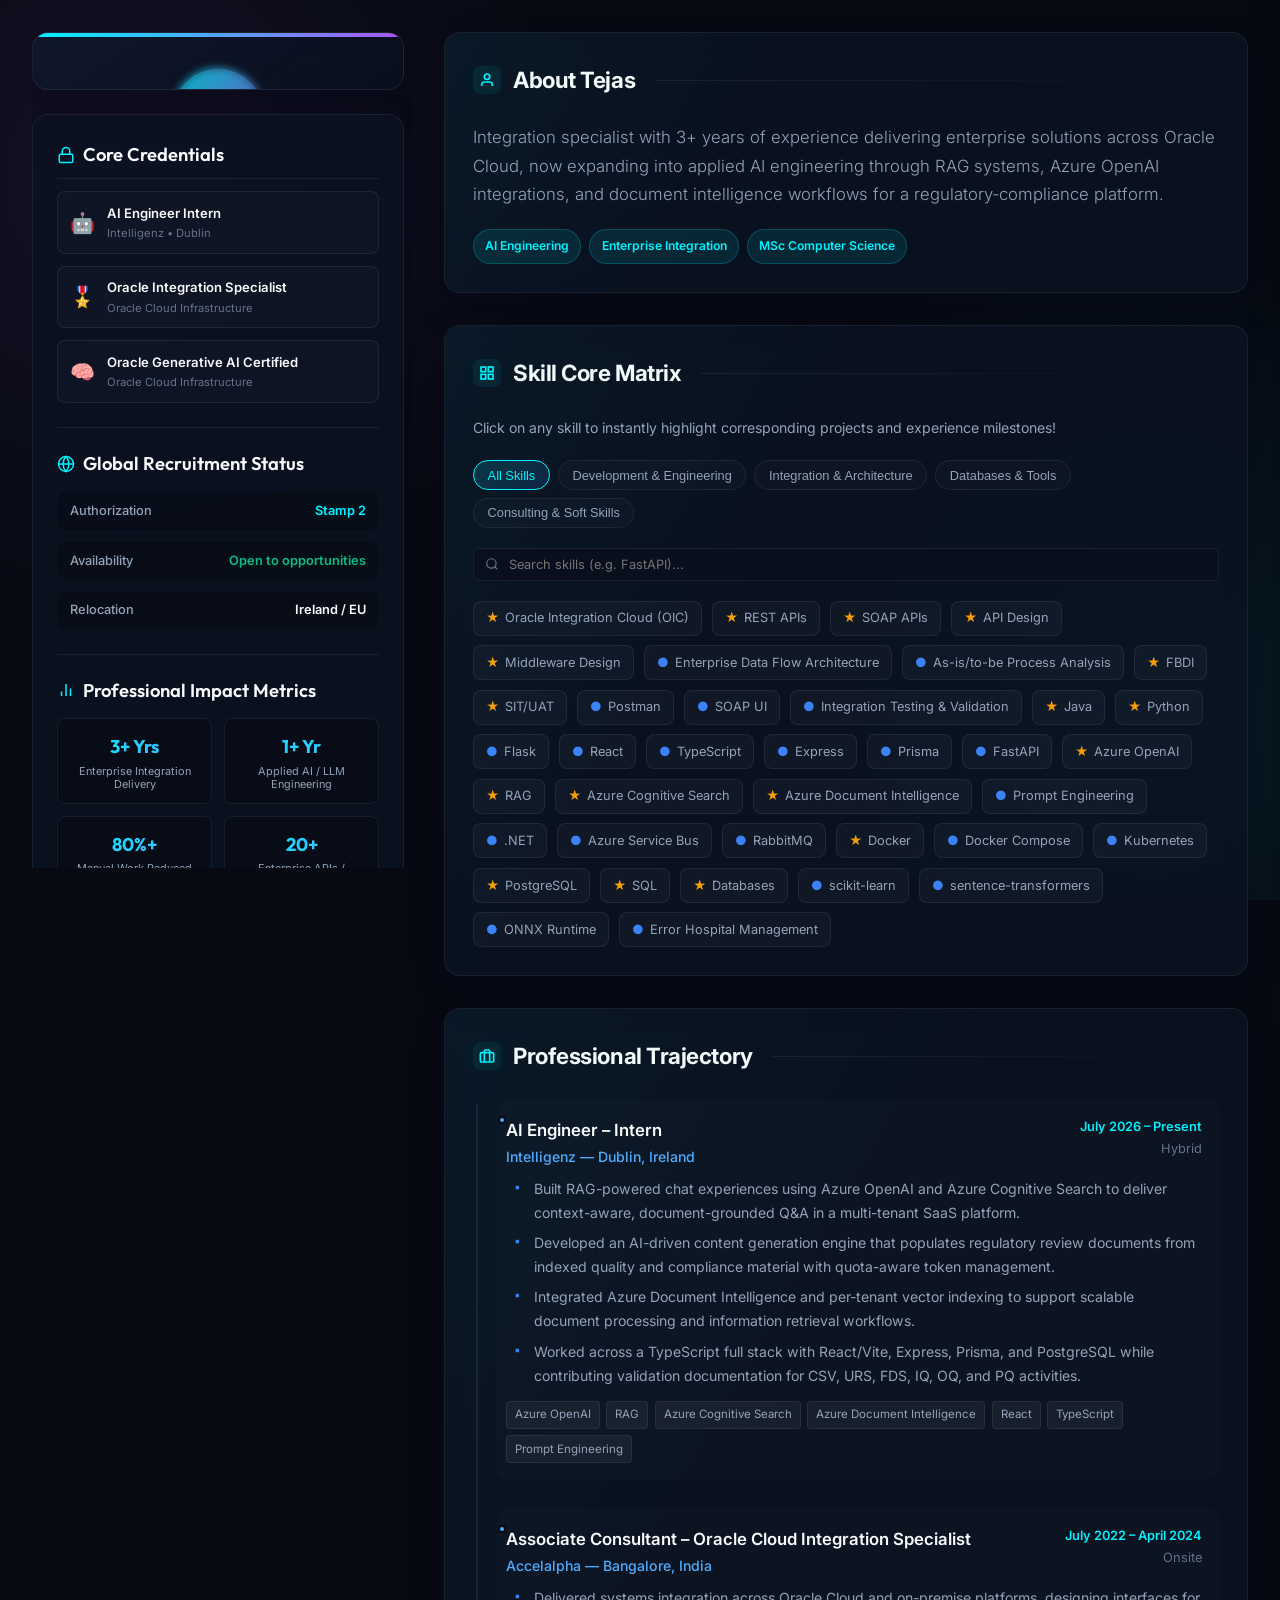
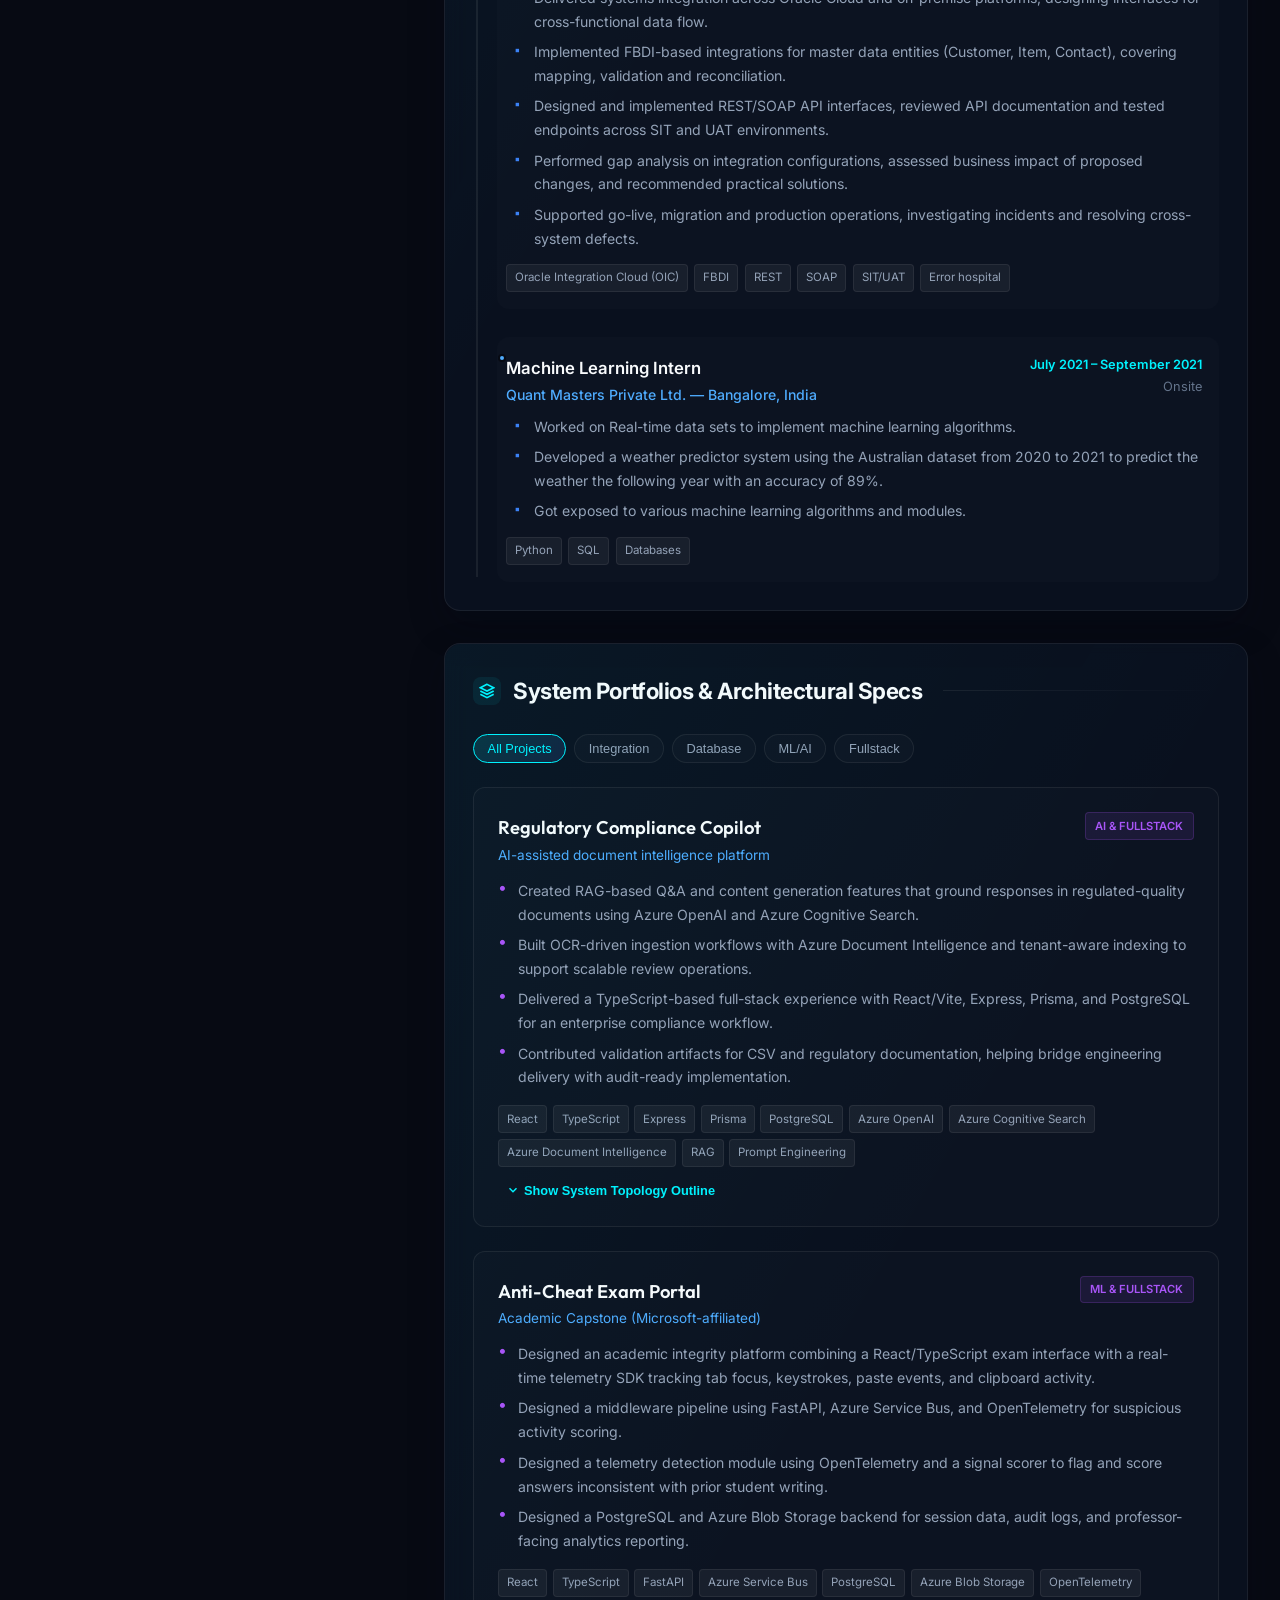
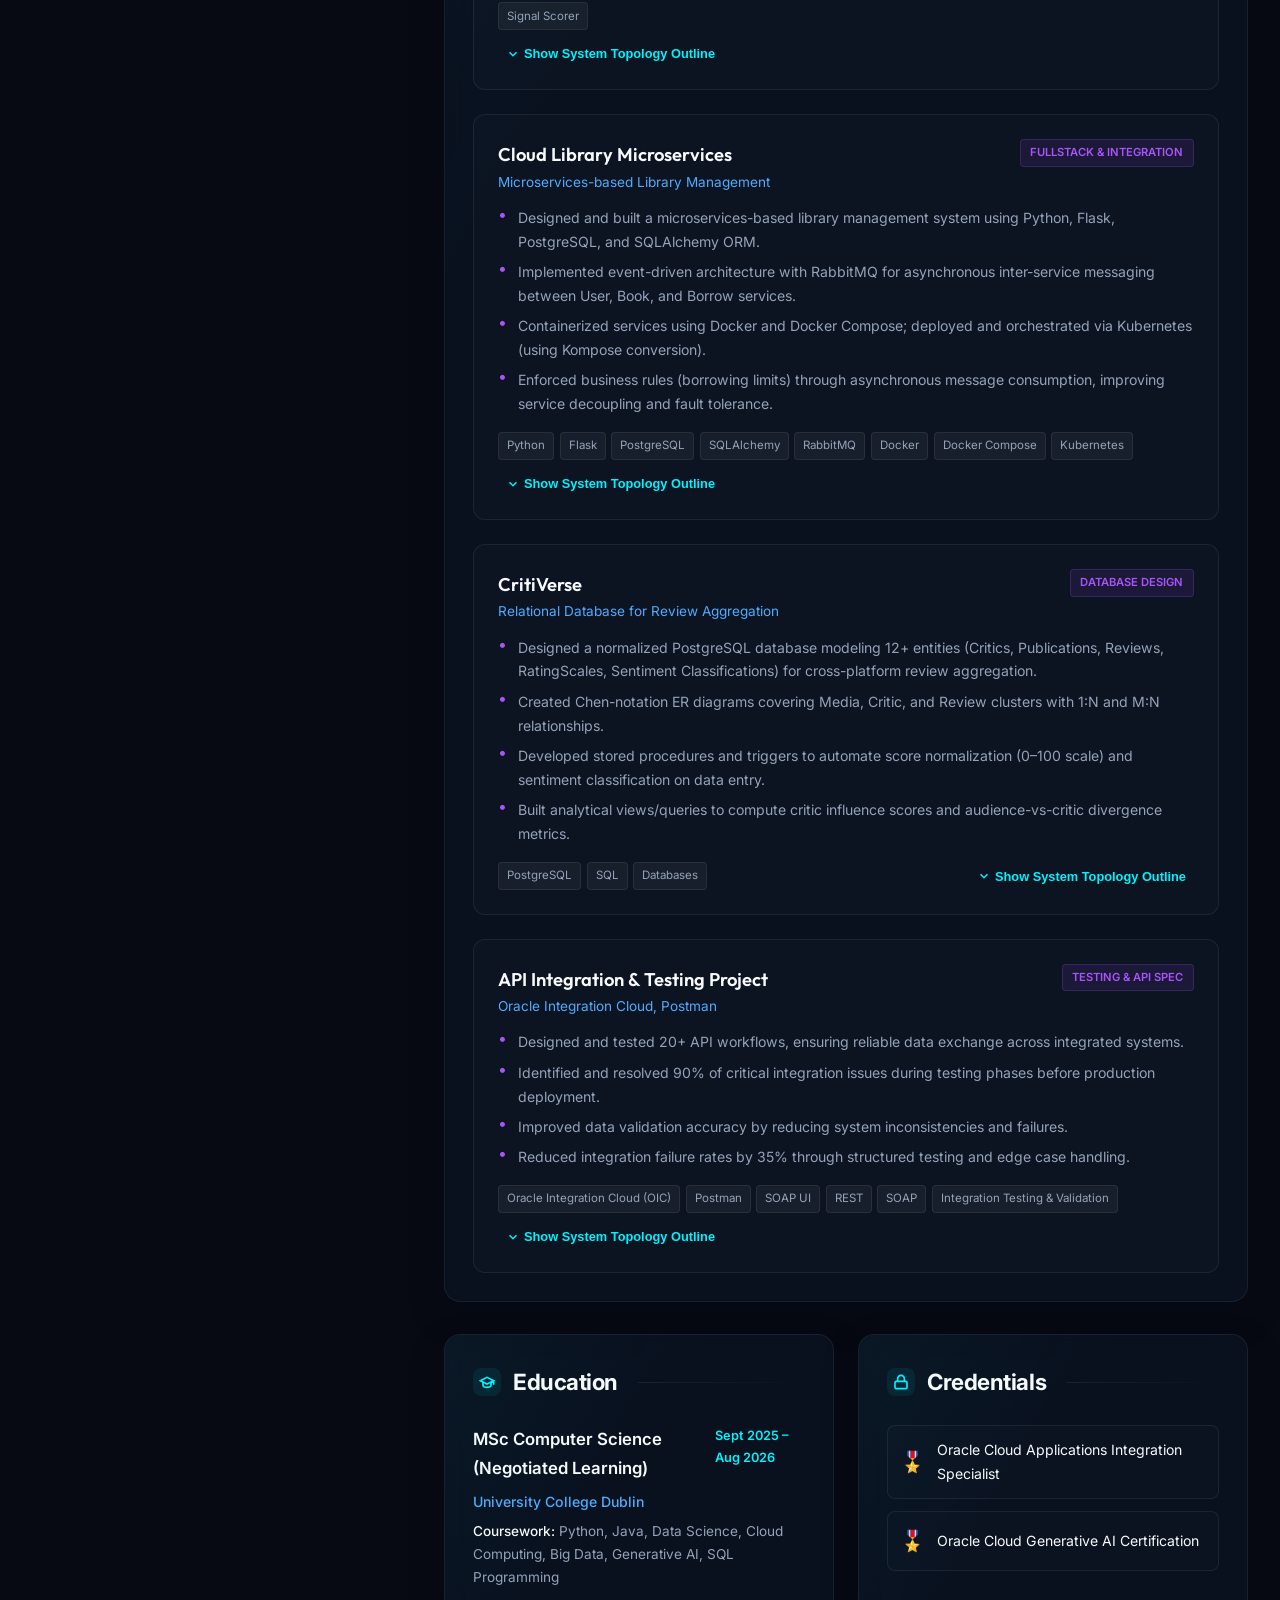
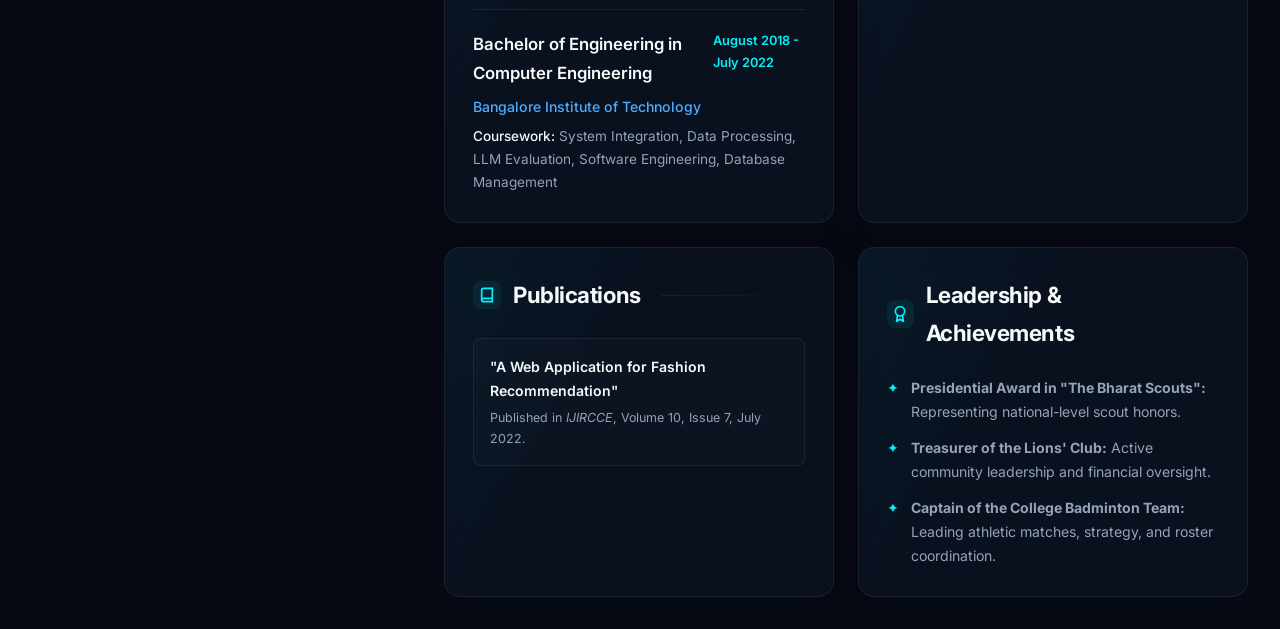
==== index.html @ 9b7291db "Portfolio commit" ====
<!DOCTYPE html>
<html lang="en">
<head>
    <meta charset="UTF-8">
    <meta name="viewport" content="width=device-width, initial-scale=1.0">
    <title>Tejas Pantharapalya Venkatesh | AI Engineer & Integration Specialist</title>
    <meta name="description" content="Portfolio of Tejas Pantharapalya Venkatesh, AI Engineer and Integration Specialist pursuing an MSc in Computer Science at University College Dublin.">
    <link rel="stylesheet" href="styles.css">
</head>
<body>

    <!-- Printable Resume Header (Hidden on Screen, Shown in Print) -->
    <div class="print-header">
        <h1 id="print-name">Tejas Pantharapalya Venkatesh</h1>
        <h2 id="print-title">AI Engineer • Integration Specialist • MSc Computer Science Candidate</h2>
        <div class="print-contacts">
            <span id="print-email">Email: tejasvenkatesh1107@gmail.com</span>
            <span id="print-phone">Phone: +353 894693056</span>
            <span id="print-location">Location: Dublin, Ireland</span>
            <span>LinkedIn: linkedin.com/in/tejas-venkatesh</span>
        </div>
    </div>

    <!-- Printable Skills Section (Hidden on Screen, Shown in Print) -->
    <div class="print-skills-section">
        <h2 class="section-title">Core Skills</h2>
        <div class="print-skills-category">
            <strong>Integration & Architecture:</strong> Oracle Integration Cloud (OIC), REST APIs, SOAP APIs, API Design, Middleware Design, FBDI, SIT/UAT, Postman, SOAP UI
        </div>
        <div class="print-skills-category">
            <strong>AI & Engineering:</strong> Azure OpenAI, RAG, Azure Cognitive Search, Azure Document Intelligence, TypeScript, React, Express, Prisma, Python, Java, Docker
        </div>
        <div class="print-skills-category">
            <strong>Data & Platforms:</strong> PostgreSQL, SQL, Oracle SQL, MongoDB, Azure Blob Storage, Azure Container Apps, Big Data Concepts
        </div>
        <div class="print-skills-category">
            <strong>Consulting & Delivery:</strong> As-is/to-be Process Analysis, Gap Analysis, Technical Documentation, Stakeholder Engagement, Production Support
        </div>
    </div>

    <div class="app-container">
        <!-- Sidebar Column (Left) -->
        <aside class="sidebar">
            
            <!-- Profile Card -->
            <div class="glass-panel profile-card">
                <div class="profile-avatar-container" id="btn-open-customizer" title="Customize Resume">
                    <div class="profile-avatar">TV</div>
                    <div class="profile-avatar-overlay">
                        <svg viewBox="0 0 24 24" width="18" height="18" stroke="currentColor" stroke-width="2.5" fill="none"><path d="M11 4H4a2 2 0 0 0-2 2v14a2 2 0 0 0 2 2h14a2 2 0 0 0 2-2v-7"/><path d="M18.5 2.5a2.121 2.121 0 1 1 3 3L12 15l-4 1 1-4 9.5-9.5z"/></svg>
                    </div>
                </div>
                <div class="status-badge">
                    <div class="status-dot"></div>
                    <span>Available for Opportunities</span>
                </div>
                <h1 class="profile-name" id="resume-name">Tejas Pantharapalya Venkatesh</h1>
                <div class="profile-title" id="resume-title">AI Engineer • Integration Specialist • MSc CS Candidate</div>
                
                <div class="profile-meta">
                    <div class="meta-item">
                        <svg viewBox="0 0 24 24" width="16" height="16" stroke="currentColor" stroke-width="2" fill="none"><path d="M4 4h16c1.1 0 2 .9 2 2v12c0 1.1-.9 2-2 2H4c-1.1 0-2-.9-2-2V6c0-1.1.9-2 2-2z"/><polyline points="22,6 12,13 2,6"/></svg>
                        <span id="resume-email">tejasvenkatesh1107@gmail.com</span>
                    </div>
                    <div class="meta-item">
                        <svg viewBox="0 0 24 24" width="16" height="16" stroke="currentColor" stroke-width="2" fill="none"><path d="M22 16.92v3a2 2 0 0 1-2.18 2 19.79 19.79 0 0 1-8.63-3.07 19.5 19.5 0 0 1-6-6 19.79 19.79 0 0 1-3.07-8.67A2 2 0 0 1 4.11 2h3a2 2 0 0 1 2 1.72 12.84 12.84 0 0 0 .7 2.81 2 2 0 0 1-.45 2.11L8.09 9.91a16 16 0 0 0 6 6l1.27-1.27a2 2 0 0 1 2.11-.45 12.84 12.84 0 0 0 2.81.7A2 2 0 0 1 22 16.92z"/></svg>
                        <span id="resume-phone">+353 894693056</span>
                    </div>
                    <div class="meta-item">
                        <svg viewBox="0 0 24 24" width="16" height="16" stroke="currentColor" stroke-width="2" fill="none"><path d="M21 10c0 7-9 13-9 13s-9-6-9-13a9 9 0 0 1 18 0z"/><circle cx="12" cy="10" r="3"/></svg>
                        <span id="resume-location">Dublin, Ireland</span>
                    </div>
                    <div class="meta-item">
                        <svg viewBox="0 0 24 24" width="16" height="16" stroke="currentColor" stroke-width="2" fill="none"><circle cx="12" cy="12" r="10"/><polyline points="12 6 12 12 16 14"/></svg>
                        <span>Dublin Local (+1 BST)</span>
                    </div>
                </div>

                <div class="action-buttons">
                    <button class="btn btn-primary" id="btn-print">
                        <svg viewBox="0 0 24 24" width="14" height="14" stroke="currentColor" stroke-width="2.5" fill="none"><path d="M6 9V2h12v7"/><path d="M6 18H4a2 2 0 0 1-2-2v-5a2 2 0 0 1 2-2h16a2 2 0 0 1 2 2v5a2 2 0 0 1-2 2h-2"/><rect x="6" y="14" width="12" height="8"/></svg>
                        Open Resume PDF
                    </button>
                    <a href="https://www.linkedin.com/in/tejas-pv-657aa9201/" target="_blank" class="btn btn-secondary">
                        <svg viewBox="0 0 24 24" width="14" height="14" fill="currentColor"><path d="M19 0h-14c-2.761 0-5 2.239-5 5v14c0 2.761 2.239 5 5 5h14c2.762 0 5-2.239 5-5v-14c0-2.761-2.238-5-5-5zm-11 19h-3v-11h3v11zm-1.5-12.268c-.966 0-1.75-.779-1.75-1.75s.784-1.75 1.75-1.75 1.75.779 1.75 1.75-.784 1.75-1.75 1.75zm13.5 12.268h-3v-5.604c0-3.368-4-3.113-4 0v5.604h-3v-11h3v1.765c1.396-2.586 7-2.777 7 2.476v6.759z"/></svg>
                        LinkedIn
                    </a>
                </div>
            </div>

            <!-- Combined Sidebar Dashboard (Impact Metrics, Visa/Work Status, & Credentials Spotlight) -->
            <div class="glass-panel sidebar-dashboard">
                <!-- Credentials Spotlight -->
                <div class="dashboard-section">
                    <h3 class="widget-title" style="margin-bottom: 0.75rem;">
                        <svg viewBox="0 0 24 24" width="18" height="18" stroke="currentColor" stroke-width="2" fill="none"><rect x="3" y="11" width="18" height="11" rx="2" ry="2"/><path d="M7 11V7a5 5 0 0 1 10 0v4"/></svg>
                        Core Credentials
                    </h3>
                    <div class="credential-sidebar-list">
                        <div class="credential-sidebar-item">
                            <span class="cred-icon">🤖</span>
                            <div class="cred-details">
                                <div class="cred-name">AI Engineer Intern</div>
                                <div class="cred-issuer">Intelligenz • Dublin</div>
                            </div>
                        </div>
                        <div class="credential-sidebar-item">
                            <span class="cred-icon">🎖️</span>
                            <div class="cred-details">
                                <div class="cred-name">Oracle Integration Specialist</div>
                                <div class="cred-issuer">Oracle Cloud Infrastructure</div>
                            </div>
                        </div>
                        <div class="credential-sidebar-item">
                            <span class="cred-icon">🧠</span>
                            <div class="cred-details">
                                <div class="cred-name">Oracle Generative AI Certified</div>
                                <div class="cred-issuer">Oracle Cloud Infrastructure</div>
                            </div>
                        </div>
                    </div>
                </div>

                <!-- Visa / Work Authorization & Availability -->
                <div class="dashboard-section" style="margin-top: 1.5rem; border-top: 1px solid var(--border-color); padding-top: 1.25rem;">
                    <h3 class="widget-title" style="border-bottom: none; padding-bottom: 0; margin-bottom: 0.75rem;">
                        <svg viewBox="0 0 24 24" width="18" height="18" stroke="currentColor" stroke-width="2" fill="none"><circle cx="12" cy="12" r="10"/><path d="M12 2a15.3 15.3 0 0 1 4 10 15.3 15.3 0 0 1-4 10 15.3 15.3 0 0 1-4-10 15.3 15.3 0 0 1 4-10z"/><path d="M2 12h20"/></svg>
                        Global Recruitment Status
                    </h3>
                    <div class="status-grid">
                        <div class="status-cell">
                            <span class="status-label">Authorization</span>
                            <span class="status-value highlight-cyan">Stamp 2</span>
                        </div>
                        <div class="status-cell">
                            <span class="status-label">Availability</span>
                            <span class="status-value highlight-emerald">Open to opportunities</span>
                        </div>
                        <div class="status-cell">
                            <span class="status-label">Relocation</span>
                            <span class="status-value">Ireland / EU</span>
                        </div>
                    </div>
                </div>

                <!-- Impact Metrics Dashboard -->
                <div class="dashboard-section" style="margin-top: 1.5rem; border-top: 1px solid var(--border-color); padding-top: 1.25rem;">
                    <h3 class="widget-title" style="border-bottom: none; padding-bottom: 0; margin-bottom: 0.75rem;">
                        <svg viewBox="0 0 24 24" width="18" height="18" stroke="currentColor" stroke-width="2" fill="none"><line x1="18" y1="20" x2="18" y2="10"/><line x1="12" y1="20" x2="12" y2="4"/><line x1="6" y1="20" x2="6" y2="14"/></svg>
                        Professional Impact Metrics
                    </h3>
                    <div class="metrics-grid">
                        <div class="metric-card">
                            <div class="metric-num">3+ Yrs</div>
                            <div class="metric-desc">Enterprise Integration Delivery</div>
                        </div>
                        <div class="metric-card">
                            <div class="metric-num">1+ Yr</div>
                            <div class="metric-desc">Applied AI / LLM Engineering</div>
                        </div>
                        <div class="metric-card">
                            <div class="metric-num">80%+</div>
                            <div class="metric-desc">Manual Work Reduced</div>
                        </div>
                        <div class="metric-card">
                            <div class="metric-num">20+</div>
                            <div class="metric-desc">Enterprise APIs / Integrations</div>
                        </div>
                    </div>
                </div>
            </div>

            <!-- Recruiter Fit Calculator -->
            <div class="glass-panel">
                <h3 class="widget-title">
                    <svg viewBox="0 0 24 24" width="18" height="18" stroke="currentColor" stroke-width="2" fill="none"><rect x="3" y="11" width="18" height="11" rx="2" ry="2"/><path d="M7 11V7a5 5 0 0 1 10 0v4"/></svg>
                    Recruiter Fit Calculator
                </h3>
                <div class="calculator-presets">
                    <button class="preset-chip active" data-role="integration">Integration Presets</button>
                    <button class="preset-chip" data-role="fullstack">Fullstack Presets</button>
                    <button class="preset-chip" data-role="data">Data / ML Presets</button>
                    <button class="preset-chip" data-role="custom">Custom Presets</button>
                </div>
                <div class="score-display-wrapper">
                    <div class="gauge-container">
                        <svg class="gauge-svg" width="60" height="60">
                            <circle class="gauge-bg" cx="30" cy="30" r="26"></circle>
                            <circle class="gauge-bar" id="calc-gauge" cx="30" cy="30" r="26" stroke-dasharray="163.36" stroke-dashoffset="163.36"></circle>
                        </svg>
                        <div class="gauge-text" id="calc-score">0%</div>
                    </div>
                    <div class="score-text-block">
                        <div class="score-rating" id="calc-rating">Potential Match</div>
                        <div class="score-desc" id="calc-desc">Select tech stacks to view alignment score.</div>
                    </div>
                </div>
                
                <div class="target-skills-list" id="calc-skills-container">
                    <!-- Loaded dynamically via JS -->
                </div>

                <div class="fast-outreach-form">
                    <div class="input-group">
                        <label class="input-label" for="outreach-company">Company Name</label>
                        <input type="text" id="outreach-company" class="text-input" placeholder="Google, Accelalpha...">
                    </div>
                    <div class="input-group">
                        <label class="input-label" for="outreach-recruiter">Your Name</label>
                        <input type="text" id="outreach-recruiter" class="text-input" placeholder="Recruiter Name...">
                    </div>
                    <div class="input-group" style="margin-top: 0.5rem;">
                        <label class="input-label">Tailored Pitch Preview</label>
                        <div class="pitch-email-preview" id="pitch-preview">Hi Tejas...</div>
                    </div>
                    <button class="btn btn-primary" id="btn-copy-pitch" style="width: 100%; margin-top: 0.75rem;">
                        <svg viewBox="0 0 24 24" width="14" height="14" stroke="currentColor" stroke-width="2.5" fill="none"><rect x="9" y="9" width="13" height="13" rx="2" ry="2"/><path d="M5 15H4a2 2 0 0 1-2-2V4a2 2 0 0 1 2-2h9a2 2 0 0 1 2 2v1"/></svg>
                        Copy Tailored Pitch
                    </button>
                </div>
            </div>

            <!-- Recruiter Speed Dial -->
            <div class="glass-panel">
                <h3 class="widget-title">
                    <svg viewBox="0 0 24 24" width="18" height="18" stroke="currentColor" stroke-width="2" fill="none"><path d="M22 16.92v3a2 2 0 0 1-2.18 2 19.79 19.79 0 0 1-8.63-3.07 19.5 19.5 0 0 1-6-6 19.79 19.79 0 0 1-3.07-8.67A2 2 0 0 1 4.11 2h3a2 2 0 0 1 2 1.72 12.84 12.84 0 0 0 .7 2.81 2 2 0 0 1-.45 2.11L8.09 9.91a16 16 0 0 0 6 6l1.27-1.27a2 2 0 0 1 2.11-.45 12.84 12.84 0 0 0 2.81.7A2 2 0 0 1 22 16.92z"/></svg>
                    Recruiter Speed Dial
                </h3>
                <form class="speed-dial-form" id="speed-dial-form">
                    <div class="input-group">
                        <label class="input-label" for="dial-date">Suggested Date / Week</label>
                        <input type="text" id="dial-date" class="text-input" placeholder="e.g. Next Tuesday 2 PM...">
                    </div>
                    <div class="input-group">
                        <label class="input-label" for="dial-category">Interview Focus</label>
                        <select id="dial-category" class="text-input" style="background: var(--bg-input);">
                            <option value="Integration Specialist">Integration Specialist</option>
                            <option value="Fullstack / Backend Developer">Fullstack / Backend Developer</option>
                            <option value="Data / ML Engineer">Data / ML Engineer</option>
                            <option value="General Technical Interview">General Technical Interview</option>
                        </select>
                    </div>
                    <div class="input-group">
                        <label class="input-label" for="dial-proposal">Proposal Details / Custom Notes</label>
                        <textarea id="dial-proposal" class="text-input textarea-input" placeholder="e.g. 30 min chat regarding Oracle Integration specialist role..."></textarea>
                    </div>
                    <button class="btn btn-primary" id="btn-speed-dial">
                        <svg viewBox="0 0 24 24" width="14" height="14" stroke="currentColor" stroke-width="2.5" fill="none"><path d="M22 2L11 13M22 2l-7 20-4-9-9-4 20-7z"/></svg>
                        Send Proposal / Open Email
                    </button>
                </form>
            </div>

        </aside>





        <!-- Main Content Column (Right) -->
        <main class="main-content">
            
            <!-- Bio Section -->
            <section class="glass-panel section-card">
                <div class="section-title">
                    <div class="section-icon">
                        <svg viewBox="0 0 24 24" width="16" height="16" stroke="currentColor" stroke-width="2.5" fill="none"><path d="M20 21v-2a4 4 0 0 0-4-4H8a4 4 0 0 0-4 4v2"/><circle cx="12" cy="7" r="4"/></svg>
                    </div>
                    About Tejas
                </div>
                <p class="bio-paragraph" id="resume-bio">
                    Integration specialist with 3+ years of experience delivering enterprise solutions across Oracle Cloud, now expanding into applied AI engineering through RAG systems, Azure OpenAI integrations, and document intelligence workflows for a regulatory-compliance platform. I combine enterprise architecture depth with hands-on experience building full-stack AI features and validation-ready software.
                </p>
                <div class="highlight-pills">
                    <span class="highlight-pill">AI Engineering</span>
                    <span class="highlight-pill">Enterprise Integration</span>
                    <span class="highlight-pill">MSc Computer Science</span>
                </div>
            </section>

            <!-- Skill Core Matrix Section -->
            <section class="glass-panel section-card skills-section-container">
                <div class="section-title">
                    <div class="section-icon">
                        <svg viewBox="0 0 24 24" width="16" height="16" stroke="currentColor" stroke-width="2.5" fill="none"><rect x="3" y="3" width="7" height="7"/><rect x="14" y="3" width="7" height="7"/><rect x="14" y="14" width="7" height="7"/><rect x="3" y="14" width="7" height="7"/></svg>
                    </div>
                    Skill Core Matrix
                </div>
                <p style="font-size: 0.88rem; color: var(--text-secondary); margin-bottom: 1.25rem;">
                    Click on any skill to instantly highlight corresponding projects and experience milestones!
                </p>
                
                <div class="matrix-filters">
                    <button class="matrix-filter-btn active" data-filter="all">All Skills</button>
                    <button class="matrix-filter-btn" data-filter="dev">Development & Engineering</button>
                    <button class="matrix-filter-btn" data-filter="integration">Integration & Architecture</button>
                    <button class="matrix-filter-btn" data-filter="database">Databases & Tools</button>
                    <button class="matrix-filter-btn" data-filter="consulting">Consulting & Soft Skills</button>
                </div>

                <div class="skill-search-wrapper">
                    <svg class="skill-search-icon" viewBox="0 0 24 24" width="14" height="14" stroke="currentColor" stroke-width="2" fill="none"><circle cx="11" cy="11" r="8"/><line x1="21" y1="21" x2="16.65" y2="16.65"/></svg>
                    <input type="text" id="skill-search" class="text-input skill-search-input" placeholder="Search skills (e.g. FastAPI)...">
                </div>

                <div class="skills-grid" id="skills-matrix-grid">
                    <!-- Loaded dynamically via JS -->
                </div>
            </section>

            <!-- Experience Timeline Section -->
            <section class="glass-panel section-card">
                <div class="section-title">
                    <div class="section-icon">
                        <svg viewBox="0 0 24 24" width="16" height="16" stroke="currentColor" stroke-width="2.5" fill="none"><rect x="2" y="7" width="20" height="14" rx="2" ry="2"/><path d="M16 21V5a2 2 0 0 0-2-2h-4a2 2 0 0 0-2 2v16"/></svg>
                    </div>
                    Professional Trajectory
                </div>
                
                <div class="timeline">
                    <!-- Milestone 1 -->
                    <div class="experience-milestone" data-skills="Azure OpenAI,RAG,Azure Cognitive Search,Azure Document Intelligence,React,TypeScript,Express,Prisma,PostgreSQL,Prompt Engineering">
                        <div class="timeline-node"></div>
                        <div class="milestone-header">
                            <div class="milestone-title-block">
                                <span class="milestone-role">AI Engineer – Intern</span>
                                <span class="milestone-company-line">Intelligenz — Dublin, Ireland</span>
                            </div>
                            <div class="milestone-meta-right">
                                <span class="milestone-date">July 2026 – Present</span>
                                <div class="milestone-location">Hybrid</div>
                            </div>
                        </div>
                        <ul class="milestone-bullets">
                            <li>Built RAG-powered chat experiences using Azure OpenAI and Azure Cognitive Search to deliver context-aware, document-grounded Q&A in a multi-tenant SaaS platform.</li>
                            <li>Developed an AI-driven content generation engine that populates regulatory review documents from indexed quality and compliance material with quota-aware token management.</li>
                            <li>Integrated Azure Document Intelligence and per-tenant vector indexing to support scalable document processing and information retrieval workflows.</li>
                            <li>Worked across a TypeScript full stack with React/Vite, Express, Prisma, and PostgreSQL while contributing validation documentation for CSV, URS, FDS, IQ, OQ, and PQ activities.</li>
                        </ul>
                        <div class="milestone-skills">
                            <span class="skill-badge" data-skill-ref="Azure OpenAI">Azure OpenAI</span>
                            <span class="skill-badge" data-skill-ref="RAG">RAG</span>
                            <span class="skill-badge" data-skill-ref="Azure Cognitive Search">Azure Cognitive Search</span>
                            <span class="skill-badge" data-skill-ref="Azure Document Intelligence">Azure Document Intelligence</span>
                            <span class="skill-badge" data-skill-ref="React">React</span>
                            <span class="skill-badge" data-skill-ref="TypeScript">TypeScript</span>
                            <span class="skill-badge" data-skill-ref="Prompt Engineering">Prompt Engineering</span>
                        </div>
                    </div>

                    <!-- Milestone 2 -->
                    <div class="experience-milestone" data-skills="OIC,FBDI,REST APIs,SOAP APIs,SIT/UAT,Error Hospital">
                        <div class="timeline-node"></div>
                        <div class="milestone-header">
                            <div class="milestone-title-block">
                                <span class="milestone-role">Associate Consultant – Oracle Cloud Integration Specialist</span>
                                <span class="milestone-company-line">Accelalpha — Bangalore, India</span>
                            </div>
                            <div class="milestone-meta-right">
                                <span class="milestone-date">July 2022 – April 2024</span>
                                <div class="milestone-location">Onsite</div>
                            </div>
                        </div>
                        <ul class="milestone-bullets">
                            <li>Delivered systems integration across Oracle Cloud and on-premise platforms, designing interfaces for cross-functional data flow.</li>
                            <li>Implemented FBDI-based integrations for master data entities (Customer, Item, Contact), covering mapping, validation and reconciliation.</li>
                            <li>Designed and implemented REST/SOAP API interfaces, reviewed API documentation and tested endpoints across SIT and UAT environments.</li>
                            <li>Performed gap analysis on integration configurations, assessed business impact of proposed changes, and recommended practical solutions.</li>
                            <li>Supported go-live, migration and production operations, investigating incidents and resolving cross-system defects.</li>
                        </ul>
                        <div class="milestone-skills">
                            <span class="skill-badge" data-skill-ref="OIC">Oracle Integration Cloud (OIC)</span>
                            <span class="skill-badge" data-skill-ref="FBDI">FBDI</span>
                            <span class="skill-badge" data-skill-ref="REST APIs">REST</span>
                            <span class="skill-badge" data-skill-ref="SOAP APIs">SOAP</span>
                            <span class="skill-badge" data-skill-ref="SIT/UAT">SIT/UAT</span>
                            <span class="skill-badge" data-skill-ref="Error Hospital">Error hospital</span>
                        </div>
                    </div>

                    <!-- Milestone 3 -->
                    <div class="experience-milestone" data-skills="Python,SQL,Databases">
                        <div class="timeline-node"></div>
                        <div class="milestone-header">
                            <div class="milestone-title-block">
                                <span class="milestone-role">Machine Learning Intern</span>
                                <span class="milestone-company-line">Quant Masters Private Ltd. — Bangalore, India</span>
                            </div>
                            <div class="milestone-meta-right">
                                <span class="milestone-date">July 2021 – September 2021</span>
                                <div class="milestone-location">Onsite</div>
                            </div>
                        </div>
                        <ul class="milestone-bullets">
                            <li>Worked on Real-time data sets to implement machine learning algorithms.</li>
                            <li>Developed a weather predictor system using the Australian dataset from 2020 to 2021 to predict the weather the following year with an accuracy of 89%.</li>
                            <li>Got exposed to various machine learning algorithms and modules.</li>
                        </ul>
                        <div class="milestone-skills">
                            <span class="skill-badge" data-skill-ref="Python">Python</span>
                            <span class="skill-badge" data-skill-ref="SQL">SQL</span>
                            <span class="skill-badge" data-skill-ref="Databases">Databases</span>
                        </div>
                    </div>
                </div>
            </section>

            <!-- Projects & Architectural Specs -->
            <section class="glass-panel section-card">
                <div class="section-title">
                    <div class="section-icon">
                        <svg viewBox="0 0 24 24" width="16" height="16" stroke="currentColor" stroke-width="2.5" fill="none"><polygon points="12 2 2 7 12 12 22 7 12 2"/><polyline points="2 17 12 22 22 17"/><polyline points="2 12 12 17 22 12"/></svg>
                    </div>
                    System Portfolios & Architectural Specs
                </div>
                
                <div class="portfolio-filters">
                    <button class="matrix-filter-btn active" data-proj-filter="all">All Projects</button>
                    <button class="matrix-filter-btn" data-proj-filter="integration">Integration</button>
                    <button class="matrix-filter-btn" data-proj-filter="database">Database</button>
                    <button class="matrix-filter-btn" data-proj-filter="ml">ML/AI</button>
                    <button class="matrix-filter-btn" data-proj-filter="fullstack">Fullstack</button>
                </div>

                <div class="portfolio-grid">
                    
                    <!-- Project 1: Anti-Cheat Exam Portal -->
                    <div class="project-card" data-proj-cat="ai,fullstack" data-skills="React,TypeScript,Express,Prisma,PostgreSQL,Azure OpenAI,Azure Cognitive Search,Azure Document Intelligence,RAG,Prompt Engineering">
                        <div class="project-header">
                            <div class="project-title-group">
                                <h4 class="project-title">Regulatory Compliance Copilot</h4>
                                <span class="project-sub">AI-assisted document intelligence platform</span>
                            </div>
                            <span class="project-category-badge">AI & Fullstack</span>
                        </div>
                        <ul class="project-bullets">
                            <li>Created RAG-based Q&amp;A and content generation features that ground responses in regulated-quality documents using Azure OpenAI and Azure Cognitive Search.</li>
                            <li>Built OCR-driven ingestion workflows with Azure Document Intelligence and tenant-aware indexing to support scalable review operations.</li>
                            <li>Delivered a TypeScript-based full-stack experience with React/Vite, Express, Prisma, and PostgreSQL for an enterprise compliance workflow.</li>
                            <li>Contributed validation artifacts for CSV and regulatory documentation, helping bridge engineering delivery with audit-ready implementation.</li>
                        </ul>
                        <div class="project-footer">
                            <div class="project-tags">
                                <span class="skill-badge" data-skill-ref="React">React</span>
                                <span class="skill-badge" data-skill-ref="TypeScript">TypeScript</span>
                                <span class="skill-badge" data-skill-ref="Express">Express</span>
                                <span class="skill-badge" data-skill-ref="Prisma">Prisma</span>
                                <span class="skill-badge" data-skill-ref="PostgreSQL">PostgreSQL</span>
                                <span class="skill-badge" data-skill-ref="Azure OpenAI">Azure OpenAI</span>
                                <span class="skill-badge" data-skill-ref="Azure Cognitive Search">Azure Cognitive Search</span>
                                <span class="skill-badge" data-skill-ref="Azure Document Intelligence">Azure Document Intelligence</span>
                                <span class="skill-badge" data-skill-ref="RAG">RAG</span>
                                <span class="skill-badge" data-skill-ref="Prompt Engineering">Prompt Engineering</span>
                            </div>
                            <button class="topology-toggle-btn" data-target="topology-anticheat">
                                <svg viewBox="0 0 24 24" width="14" height="14" stroke="currentColor" stroke-width="2.5" fill="none"><polyline points="6 9 12 15 18 9"/></svg>
                                Show System Topology Outline
                            </button>
                        </div>
                        <!-- Topology Panel -->
                        <div class="project-topology-panel" id="topology-anticheat">
                            <div class="topology-container">
                                <div class="topology-flow">
                                    <div class="topology-node client">
                                        <div class="topology-node-title">Compliance UI</div>
                                        <div class="topology-node-tech">React / Vite</div>
                                    </div>
                                    <div class="topology-connector">
                                        <div class="connector-label">Secure API</div>
                                    </div>
                                    <div class="topology-node">
                                        <div class="topology-node-title">AI Gateway</div>
                                        <div class="topology-node-tech">Express / Prisma</div>
                                    </div>
                                    <div class="topology-connector">
                                        <div class="connector-label">Search + OCR</div>
                                    </div>
                                    <div class="topology-node broker">
                                        <div class="topology-node-title">Azure AI Services</div>
                                        <div class="topology-node-tech">OpenAI / Cognitive Search</div>
                                    </div>
                                    <div class="topology-connector">
                                        <div class="connector-label">Indexed Knowledge</div>
                                    </div>
                                    <div class="topology-node database">
                                        <div class="topology-node-title">Tenant Data</div>
                                        <div class="topology-node-tech">PostgreSQL + Docs</div>
                                    </div>
                                </div>
                            </div>
                        </div>
                    </div>

                    <!-- Project 2: Anti-Cheat Exam Portal (Added to current portfolio) -->
                    <div class="project-card" data-proj-cat="ml,fullstack" data-skills="React,TypeScript,FastAPI,Azure Service Bus,PostgreSQL,Azure Blob Storage,OpenTelemetry,Signal Scorer,Postman">
                        <div class="project-header">
                            <div class="project-title-group">
                                <h4 class="project-title">Anti-Cheat Exam Portal</h4>
                                <span class="project-sub">Academic Capstone (Microsoft-affiliated)</span>
                            </div>
                            <span class="project-category-badge">ML & Fullstack</span>
                        </div>
                        <ul class="project-bullets">
                            <li>Designed an academic integrity platform combining a React/TypeScript exam interface with a real-time telemetry SDK tracking tab focus, keystrokes, paste events, and clipboard activity.</li>
                            <li>Designed a middleware pipeline using FastAPI, Azure Service Bus, and OpenTelemetry for suspicious activity scoring.</li>
                            <li>Designed a telemetry detection module using OpenTelemetry and a signal scorer to flag and score answers inconsistent with prior student writing.</li>
                            <li>Designed a PostgreSQL and Azure Blob Storage backend for session data, audit logs, and professor-facing analytics reporting.</li>
                        </ul>
                        <div class="project-footer">
                            <div class="project-tags">
                                <span class="skill-badge" data-skill-ref="React">React</span>
                                <span class="skill-badge" data-skill-ref="TypeScript">TypeScript</span>
                                <span class="skill-badge" data-skill-ref="FastAPI">FastAPI</span>
                                <span class="skill-badge" data-skill-ref="Azure Service Bus">Azure Service Bus</span>
                                <span class="skill-badge" data-skill-ref="PostgreSQL">PostgreSQL</span>
                                <span class="skill-badge" data-skill-ref="Azure Blob Storage">Azure Blob Storage</span>
                                <span class="skill-badge" data-skill-ref="OpenTelemetry">OpenTelemetry</span>
                                <span class="skill-badge" data-skill-ref="Signal Scorer">Signal Scorer</span>
                            </div>
                            <button class="topology-toggle-btn" data-target="topology-anticheat-added">
                                <svg viewBox="0 0 24 24" width="14" height="14" stroke="currentColor" stroke-width="2.5" fill="none"><polyline points="6 9 12 15 18 9"/></svg>
                                Show System Topology Outline
                            </button>
                        </div>
                        <div class="project-topology-panel" id="topology-anticheat-added">
                            <div class="topology-container">
                                <div class="topology-flow">
                                    <div class="topology-node client">
                                        <div class="topology-node-title">Telemetry UI</div>
                                        <div class="topology-node-tech">React / TS SDK</div>
                                    </div>
                                    <div class="topology-connector">
                                        <div class="connector-label">Secure HTTP</div>
                                    </div>
                                    <div class="topology-node">
                                        <div class="topology-node-title">Gateway API</div>
                                        <div class="topology-node-tech">FastAPI / Azure Bus</div>
                                    </div>
                                    <div class="topology-connector">
                                        <div class="connector-label">Signal Scoring</div>
                                    </div>
                                    <div class="topology-node broker">
                                        <div class="topology-node-title">Telemetry Pipeline</div>
                                        <div class="topology-node-tech">OpenTelemetry</div>
                                    </div>
                                    <div class="topology-connector">
                                        <div class="connector-label">Audit Persist</div>
                                    </div>
                                    <div class="topology-node database">
                                        <div class="topology-node-title">Storage Tier</div>
                                        <div class="topology-node-tech">PostgreSQL & Blob</div>
                                    </div>
                                </div>
                            </div>
                        </div>
                    </div>

                    <!-- Project 3: Cloud Library Microservices -->
                    <div class="project-card" data-proj-cat="fullstack,integration" data-skills="Python,Flask,PostgreSQL,SQLAlchemy,RabbitMQ,Docker,Docker Compose,Kubernetes">
                        <div class="project-header">
                            <div class="project-title-group">
                                <h4 class="project-title">Cloud Library Microservices</h4>
                                <span class="project-sub">Microservices-based Library Management</span>
                            </div>
                            <span class="project-category-badge">Fullstack & Integration</span>
                        </div>
                        <ul class="project-bullets">
                            <li>Designed and built a microservices-based library management system using Python, Flask, PostgreSQL, and SQLAlchemy ORM.</li>
                            <li>Implemented event-driven architecture with RabbitMQ for asynchronous inter-service messaging between User, Book, and Borrow services.</li>
                            <li>Containerized services using Docker and Docker Compose; deployed and orchestrated via Kubernetes (using Kompose conversion).</li>
                            <li>Enforced business rules (borrowing limits) through asynchronous message consumption, improving service decoupling and fault tolerance.</li>
                        </ul>
                        <div class="project-footer">
                            <div class="project-tags">
                                <span class="skill-badge" data-skill-ref="Python">Python</span>
                                <span class="skill-badge" data-skill-ref="Flask">Flask</span>
                                <span class="skill-badge" data-skill-ref="PostgreSQL">PostgreSQL</span>
                                <span class="skill-badge" data-skill-ref="SQLAlchemy">SQLAlchemy</span>
                                <span class="skill-badge" data-skill-ref="RabbitMQ">RabbitMQ</span>
                                <span class="skill-badge" data-skill-ref="Docker">Docker</span>
                                <span class="skill-badge" data-skill-ref="Docker Compose">Docker Compose</span>
                                <span class="skill-badge" data-skill-ref="Kubernetes">Kubernetes</span>
                            </div>
                            <button class="topology-toggle-btn" data-target="topology-library">
                                <svg viewBox="0 0 24 24" width="14" height="14" stroke="currentColor" stroke-width="2.5" fill="none"><polyline points="6 9 12 15 18 9"/></svg>
                                Show System Topology Outline
                            </button>
                        </div>
                        <!-- Topology Panel -->
                        <div class="project-topology-panel" id="topology-library">
                            <div class="topology-container">
                                <div class="topology-flow">
                                    <div class="topology-node client">
                                        <div class="topology-node-title">User Service</div>
                                        <div class="topology-node-tech">Flask / K8s Pod</div>
                                    </div>
                                    <div class="topology-connector">
                                        <div class="connector-label">Event Pub</div>
                                    </div>
                                    <div class="topology-node broker">
                                        <div class="topology-node-title">RabbitMQ</div>
                                        <div class="topology-node-tech">Msg Broker</div>
                                    </div>
                                    <div class="topology-connector">
                                        <div class="connector-label">Event Sub</div>
                                    </div>
                                    <div class="topology-node">
                                        <div class="topology-node-title">Borrow Service</div>
                                        <div class="topology-node-tech">Flask Consumer</div>
                                    </div>
                                    <div class="topology-connector">
                                        <div class="connector-label">ORM Sync</div>
                                    </div>
                                    <div class="topology-node database">
                                        <div class="topology-node-title">Library DB</div>
                                        <div class="topology-node-tech">PostgreSQL Pod</div>
                                    </div>
                                </div>
                            </div>
                        </div>
                    </div>

                    <!-- Project 3: CritiVerse -->
                    <div class="project-card" data-proj-cat="database" data-skills="PostgreSQL,SQL,Databases">
                        <div class="project-header">
                            <div class="project-title-group">
                                <h4 class="project-title">CritiVerse</h4>
                                <span class="project-sub">Relational Database for Review Aggregation</span>
                            </div>
                            <span class="project-category-badge">Database Design</span>
                        </div>
                        <ul class="project-bullets">
                            <li>Designed a normalized PostgreSQL database modeling 12+ entities (Critics, Publications, Reviews, RatingScales, Sentiment Classifications) for cross-platform review aggregation.</li>
                            <li>Created Chen-notation ER diagrams covering Media, Critic, and Review clusters with 1:N and M:N relationships.</li>
                            <li>Developed stored procedures and triggers to automate score normalization (0–100 scale) and sentiment classification on data entry.</li>
                            <li>Built analytical views/queries to compute critic influence scores and audience-vs-critic divergence metrics.</li>
                        </ul>
                        <div class="project-footer">
                            <div class="project-tags">
                                <span class="skill-badge" data-skill-ref="PostgreSQL">PostgreSQL</span>
                                <span class="skill-badge" data-skill-ref="SQL">SQL</span>
                                <span class="skill-badge" data-skill-ref="Databases">Databases</span>
                            </div>
                            <button class="topology-toggle-btn" data-target="topology-critiverse">
                                <svg viewBox="0 0 24 24" width="14" height="14" stroke="currentColor" stroke-width="2.5" fill="none"><polyline points="6 9 12 15 18 9"/></svg>
                                Show System Topology Outline
                            </button>
                        </div>
                        <!-- Topology Panel -->
                        <div class="project-topology-panel" id="topology-critiverse">
                            <div class="topology-container">
                                <div class="topology-flow" style="justify-content: center; gap: 40px;">
                                    <div class="topology-node client">
                                        <div class="topology-node-title">Raw Data Input</div>
                                        <div class="topology-node-tech">Critic Review JSONs</div>
                                    </div>
                                    <div class="topology-connector" style="flex-grow:0; min-width: 80px;">
                                        <div class="connector-label">SQL Insert Trigger</div>
                                    </div>
                                    <div class="topology-node database">
                                        <div class="topology-node-title">Stored Procedures</div>
                                        <div class="topology-node-tech">PL/pgSQL Normalize</div>
                                    </div>
                                    <div class="topology-connector" style="flex-grow:0; min-width: 80px;">
                                        <div class="connector-label">Normalized Write</div>
                                    </div>
                                    <div class="topology-node database">
                                        <div class="topology-node-title">Normalized DB</div>
                                        <div class="topology-node-tech">PostgreSQL (3NF)</div>
                                    </div>
                                </div>
                            </div>
                        </div>
                    </div>

                    <!-- Project 4: API Integration & Testing Project -->
                    <div class="project-card" data-proj-cat="integration" data-skills="OIC,Postman,SOAP UI,REST APIs,SOAP APIs,Integration Testing & Validation">
                        <div class="project-header">
                            <div class="project-title-group">
                                <h4 class="project-title">API Integration & Testing Project</h4>
                                <span class="project-sub">Oracle Integration Cloud, Postman</span>
                            </div>
                            <span class="project-category-badge">Testing & API Spec</span>
                        </div>
                        <ul class="project-bullets">
                            <li>Designed and tested 20+ API workflows, ensuring reliable data exchange across integrated systems.</li>
                            <li>Identified and resolved 90% of critical integration issues during testing phases before production deployment.</li>
                            <li>Improved data validation accuracy by reducing system inconsistencies and failures.</li>
                            <li>Reduced integration failure rates by 35% through structured testing and edge case handling.</li>
                        </ul>
                        <div class="project-footer">
                            <div class="project-tags">
                                <span class="skill-badge" data-skill-ref="OIC">Oracle Integration Cloud (OIC)</span>
                                <span class="skill-badge" data-skill-ref="Postman">Postman</span>
                                <span class="skill-badge" data-skill-ref="SOAP UI">SOAP UI</span>
                                <span class="skill-badge" data-skill-ref="REST APIs">REST</span>
                                <span class="skill-badge" data-skill-ref="SOAP APIs">SOAP</span>
                                <span class="skill-badge" data-skill-ref="Integration Testing & Validation">Integration Testing & Validation</span>
                            </div>
                            <button class="topology-toggle-btn" data-target="topology-api-test">
                                <svg viewBox="0 0 24 24" width="14" height="14" stroke="currentColor" stroke-width="2.5" fill="none"><polyline points="6 9 12 15 18 9"/></svg>
                                Show System Topology Outline
                            </button>
                        </div>
                        <!-- Topology Panel -->
                        <div class="project-topology-panel" id="topology-api-test">
                            <div class="topology-container">
                                <div class="topology-flow">
                                    <div class="topology-node client">
                                        <div class="topology-node-title">Postman / SOAP UI</div>
                                        <div class="topology-node-tech">Test Client suites</div>
                                    </div>
                                    <div class="topology-connector">
                                        <div class="connector-label">UAT / SIT Requests</div>
                                    </div>
                                    <div class="topology-node">
                                        <div class="topology-node-title">Oracle OIC Gateway</div>
                                        <div class="topology-node-tech">API Gateways / Maps</div>
                                    </div>
                                    <div class="topology-connector">
                                        <div class="connector-label">Decoupled Routing</div>
                                    </div>
                                    <div class="topology-node database">
                                        <div class="topology-node-title">Enterprise Systems</div>
                                        <div class="topology-node-tech">HCM & ERP SaaS</div>
                                    </div>
                                </div>
                            </div>
                        </div>
                    </div>

                </div>
            </section>

            <!-- Grid Layout for academic credentials and extra details -->
            <div class="grid-2">
                
                <!-- Education Card -->
                <div class="glass-panel section-card">
                    <div class="section-title">
                        <div class="section-icon">
                            <svg viewBox="0 0 24 24" width="16" height="16" stroke="currentColor" stroke-width="2.5" fill="none"><path d="M22 10v6M2 10l10-5 10 5-10 5z"/><path d="M6 12v5c0 2 2 3 6 3s6-1 6-3v-5"/></svg>
                        </div>
                        Education
                    </div>
                    
                    <div class="edu-card">
                        <div class="edu-header">
                            <div class="edu-title">MSc Computer Science (Negotiated Learning)</div>
                            <span class="edu-date">Sept 2025 – Aug 2026</span>
                        </div>
                        <div class="edu-school" style="margin-bottom: 0.35rem;">University College Dublin</div>
                        <div class="edu-coursework">
                            <strong>Coursework:</strong> Python, Java, Data Science, Cloud Computing, Big Data, Generative AI, SQL Programming
                        </div>
                    </div>

                    <div class="edu-card">
                        <div class="edu-header">
                            <div class="edu-title">Bachelor of Engineering in Computer Engineering</div>
                            <span class="edu-date">August 2018 - July 2022</span>
                        </div>
                        <div class="edu-school" style="margin-bottom: 0.35rem;">Bangalore Institute of Technology</div>
                        <div class="edu-coursework">
                            <strong>Coursework:</strong> System Integration, Data Processing, LLM Evaluation, Software Engineering, Database Management
                        </div>
                    </div>
                </div>

                <!-- Credentials Card -->
                <div class="glass-panel section-card">
                    <div class="section-title">
                        <div class="section-icon">
                            <svg viewBox="0 0 24 24" width="16" height="16" stroke="currentColor" stroke-width="2.5" fill="none"><rect x="3" y="11" width="18" height="11" rx="2" ry="2"/><path d="M7 11V7a5 5 0 0 1 10 0v4"/></svg>
                        </div>
                        Credentials
                    </div>
                    
                    <div style="display: flex; flex-direction: column; gap: 0.75rem;">
                        <div class="credential-item">
                            <span class="credential-icon">🎖️</span>
                            <span>Oracle Cloud Applications Integration Specialist</span>
                        </div>
                        <div class="credential-item">
                            <span class="credential-icon">🎖️</span>
                            <span>Oracle Cloud Generative AI Certification</span>
                        </div>
                    </div>
                </div>

                <!-- Publications Card -->
                <div class="glass-panel section-card">
                    <div class="section-title">
                        <div class="section-icon">
                            <svg viewBox="0 0 24 24" width="16" height="16" stroke="currentColor" stroke-width="2.5" fill="none"><path d="M4 19.5A2.5 2.5 0 0 1 6.5 17H20"/><path d="M6.5 2H20v20H6.5A2.5 2.5 0 0 1 4 19.5v-15A2.5 2.5 0 0 1 6.5 2z"/></svg>
                        </div>
                        Publications
                    </div>
                    
                    <div class="publication-item">
                        <span class="publication-title">"A Web Application for Fashion Recommendation"</span>
                        <div style="font-size: 0.78rem; color: var(--text-secondary); margin-top: 0.25rem;">
                            Published in <em>IJIRCCE</em>, Volume 10, Issue 7, July 2022.
                        </div>
                    </div>
                </div>

                <!-- Achievements Card -->
                <div class="glass-panel section-card">
                    <div class="section-title">
                        <div class="section-icon">
                            <svg viewBox="0 0 24 24" width="16" height="16" stroke="currentColor" stroke-width="2.5" fill="none"><circle cx="12" cy="8" r="7"/><polyline points="8.21 13.89 7 23 12 20 17 23 15.79 13.88"/></svg>
                        </div>
                        Leadership & Achievements
                    </div>
                    
                    <ul class="achievement-list">
                        <li class="achievement-item">
                            <span class="achievement-icon">✦</span>
                            <span><strong>Presidential Award in "The Bharat Scouts":</strong> Representing national-level scout honors.</span>
                        </li>
                        <li class="achievement-item">
                            <span class="achievement-icon">✦</span>
                            <span><strong>Treasurer of the Lions' Club:</strong> Active community leadership and financial oversight.</span>
                        </li>
                        <li class="achievement-item">
                            <span class="achievement-icon">✦</span>
                            <span><strong>Captain of the College Badminton Team:</strong> Leading athletic matches, strategy, and roster coordination.</span>
                        </li>
                    </ul>
                </div>

            </div>

        </main>
    </div>

    <!-- Live Customizer Drawer Modal -->
    <div class="customizer-overlay" id="customizer-overlay"></div>
    <div class="customizer-drawer" id="customizer-drawer">
        <div class="customizer-header">
            <h3 class="customizer-title">Live Resume Customizer</h3>
            <button class="close-customizer-btn" id="btn-close-customizer">&times;</button>
        </div>
        <div class="customizer-body">
            <div class="input-group">
                <label class="input-label" for="cust-name">Full Name</label>
                <input type="text" id="cust-name" class="text-input">
            </div>
            <div class="input-group">
                <label class="input-label" for="cust-title">Professional Title</label>
                <input type="text" id="cust-title" class="text-input">
            </div>
            <div class="input-group">
                <label class="input-label" for="cust-email">Email Address</label>
                <input type="email" id="cust-email" class="text-input">
            </div>
            <div class="input-group">
                <label class="input-label" for="cust-phone">Phone Number</label>
                <input type="text" id="cust-phone" class="text-input">
            </div>
            <div class="input-group">
                <label class="input-label" for="cust-location">Location</label>
                <input type="text" id="cust-location" class="text-input">
            </div>
            <div class="input-group">
                <label class="input-label" for="cust-bio">Executive Summary / Bio</label>
                <textarea id="cust-bio" class="text-input textarea-input" style="min-height: 120px;"></textarea>
            </div>
        </div>
        <div class="customizer-footer">
            <button class="btn btn-secondary" id="btn-reset-customizer">Reset Defaults</button>
            <button class="btn btn-primary" id="btn-save-customizer">Save Changes</button>
        </div>
    </div>

    <!-- Toast Notifications Container -->
    <div class="toast-container" id="toast-container"></div>

    <script src="script.js"></script>
</body>
</html>
---- styles.css ----
/* CSS Document for Tejas Pantharapalya Venkatesh Portfolio */
@import url('https://fonts.googleapis.com/css2?family=Inter:wght@300;400;500;600;700&family=Outfit:wght@300;400;500;600;700;800&display=swap');

:root {
    --bg-dark: #070a13;
    --bg-card: rgba(11, 18, 34, 0.78);
    --bg-card-hover: rgba(20, 30, 58, 0.9);
    --bg-input: rgba(10, 15, 30, 0.8);
    --border-color: rgba(255, 255, 255, 0.07);
    --border-color-glow: rgba(0, 242, 254, 0.35);
    --text-primary: #f8fafc;
    --text-secondary: #94a3b8;
    --text-muted: #64748b;
    --accent-cyan: #00f2fe;
    --accent-blue: #3b82f6;
    --accent-indigo: #4facfe;
    --accent-purple: #a855f7;
    --accent-emerald: #10b981;
    --accent-amber: #f59e0b;
    --font-heading: 'Outfit', sans-serif;
    --font-body: 'Inter', sans-serif;
    --transition-smooth: all 0.3s cubic-bezier(0.4, 0, 0.2, 1);
    --glow-shadow: 0 0 15px rgba(0, 242, 254, 0.15);
    --sidebar-width: 380px;
}

/* Base Styles */
* {
    box-sizing: border-box;
    margin: 0;
    padding: 0;
}

body {
    background-color: var(--bg-dark);
    color: var(--text-primary);
    font-family: var(--font-body);
    font-size: 15px;
    line-height: 1.7;
    overflow-x: hidden;
    position: relative;
    background-image: 
        radial-gradient(circle at 10% 20%, rgba(168, 85, 247, 0.08) 0%, transparent 32%),
        radial-gradient(circle at 90% 80%, rgba(0, 242, 254, 0.08) 0%, transparent 36%);
    background-attachment: fixed;
}

h1, h2, h3, h4, h5 {
    font-family: var(--font-heading);
    color: var(--text-primary);
    font-weight: 600;
}

a {
    color: var(--accent-cyan);
    text-decoration: none;
    transition: var(--transition-smooth);
}

a:hover {
    color: var(--text-primary);
    text-shadow: 0 0 8px rgba(0, 242, 254, 0.5);
}

/* Custom Scrollbar */
::-webkit-scrollbar {
    width: 8px;
}
::-webkit-scrollbar-track {
    background: var(--bg-dark);
}
::-webkit-scrollbar-thumb {
    background: var(--border-color);
    border-radius: 4px;
}
::-webkit-scrollbar-thumb:hover {
    background: var(--accent-cyan);
}

/* Layout */
.app-container {
    display: flex;
    max-width: 1440px;
    margin: 0 auto;
    padding: 2rem;
    gap: 2rem;
    min-height: 100vh;
}

aside.sidebar {
    width: var(--sidebar-width);
    flex-shrink: 0;
    position: sticky;
    top: 2rem;
    height: calc(100vh - 4rem);
    display: flex;
    flex-direction: column;
    gap: 1.5rem;
    overflow-y: auto;
    padding-right: 0.5rem;
}

main.main-content {
    flex-grow: 1;
    display: flex;
    flex-direction: column;
    gap: 2rem;
    max-width: calc(100% - var(--sidebar-width) - 2rem);
}

/* Glassmorphic Cards */
.glass-panel {
    background: var(--bg-card);
    backdrop-filter: blur(12px);
    -webkit-backdrop-filter: blur(12px);
    border: 1px solid var(--border-color);
    border-radius: 16px;
    padding: 1.75rem;
    transition: var(--transition-smooth);
    box-shadow: 0 14px 35px rgba(2, 6, 23, 0.25);
}

.glass-panel:hover {
    border-color: rgba(255, 255, 255, 0.12);
}

/* Profile Card */
.profile-card {
    text-align: center;
    position: relative;
    overflow: hidden;
    background: linear-gradient(145deg, rgba(16, 24, 44, 0.95), rgba(8, 15, 29, 0.8));
}

.profile-card::before {
    content: '';
    position: absolute;
    top: 0;
    left: 0;
    right: 0;
    height: 4px;
    background: linear-gradient(90deg, var(--accent-cyan), var(--accent-purple));
}

.profile-avatar-container {
    position: relative;
    width: 90px;
    height: 90px;
    margin: 0.5rem auto 1rem;
    cursor: pointer;
}

.profile-avatar-overlay {
    position: absolute;
    inset: 0;
    border-radius: 50%;
    background: rgba(7, 10, 19, 0.65);
    backdrop-filter: blur(3px);
    -webkit-backdrop-filter: blur(3px);
    display: flex;
    align-items: center;
    justify-content: center;
    opacity: 0;
    transition: var(--transition-smooth);
    z-index: 3;
    border: 2px solid var(--accent-cyan);
}

.profile-avatar-container:hover .profile-avatar-overlay {
    opacity: 1;
}

.profile-avatar-overlay svg {
    color: var(--accent-cyan);
    filter: drop-shadow(0 0 8px rgba(0, 242, 254, 0.6));
}

.profile-avatar {
    width: 100%;
    height: 100%;
    border-radius: 50%;
    background: linear-gradient(135deg, rgba(0, 242, 254, 0.2) 0%, rgba(168, 85, 247, 0.2) 100%);
    border: 2px solid var(--border-color);
    display: flex;
    align-items: center;
    justify-content: center;
    font-family: var(--font-heading);
    font-size: 2.2rem;
    font-weight: 800;
    color: var(--text-primary);
    text-shadow: 0 2px 10px rgba(0, 242, 254, 0.3);
    position: relative;
    z-index: 2;
}

.profile-avatar::after {
    content: '';
    position: absolute;
    inset: -3px;
    border-radius: 50%;
    background: linear-gradient(135deg, var(--accent-cyan), var(--accent-purple));
    z-index: 1;
    opacity: 0.7;
    filter: blur(4px);
}

.status-badge {
    display: inline-flex;
    align-items: center;
    gap: 0.5rem;
    background: rgba(16, 185, 129, 0.1);
    border: 1px solid rgba(16, 185, 129, 0.2);
    color: var(--accent-emerald);
    padding: 0.25rem 0.75rem;
    border-radius: 9999px;
    font-size: 0.8rem;
    font-weight: 600;
    margin-bottom: 1rem;
}

.status-dot {
    width: 8px;
    height: 8px;
    background-color: var(--accent-emerald);
    border-radius: 50%;
    animation: status-pulse 1.8s infinite;
}

@keyframes status-pulse {
    0% { transform: scale(0.95); box-shadow: 0 0 0 0 rgba(16, 185, 129, 0.7); }
    70% { transform: scale(1); box-shadow: 0 0 0 6px rgba(16, 185, 129, 0); }
    100% { transform: scale(0.95); box-shadow: 0 0 0 0 rgba(16, 185, 129, 0); }
}

.profile-name {
    font-size: 1.6rem;
    font-weight: 700;
    margin-bottom: 0.25rem;
    letter-spacing: -0.025em;
}

.profile-title {
    color: var(--accent-indigo);
    font-size: 0.95rem;
    font-weight: 500;
    margin-bottom: 1.25rem;
    letter-spacing: 0.01em;
}

.highlight-pills {
    display: flex;
    flex-wrap: wrap;
    gap: 0.5rem;
    margin-top: 1rem;
}

.highlight-pill {
    padding: 0.4rem 0.7rem;
    border-radius: 999px;
    background: rgba(0, 242, 254, 0.1);
    color: var(--accent-cyan);
    font-size: 0.76rem;
    font-weight: 600;
    border: 1px solid rgba(0, 242, 254, 0.2);
}

.profile-meta {
    display: flex;
    flex-direction: column;
    gap: 0.6rem;
    text-align: left;
    margin-bottom: 1.5rem;
    border-top: 1px solid var(--border-color);
    border-bottom: 1px solid var(--border-color);
    padding: 1rem 0;
}

.meta-item {
    display: flex;
    align-items: center;
    gap: 0.75rem;
    font-size: 0.85rem;
    color: var(--text-secondary);
}

.meta-item svg {
    width: 16px;
    height: 16px;
    color: var(--accent-cyan);
}

.action-buttons {
    display: grid;
    grid-template-columns: 1fr 1fr;
    gap: 0.75rem;
}

.btn {
    display: inline-flex;
    align-items: center;
    justify-content: center;
    gap: 0.5rem;
    padding: 0.6rem 1rem;
    border-radius: 8px;
    font-size: 0.85rem;
    font-weight: 600;
    cursor: pointer;
    transition: var(--transition-smooth);
    border: 1px solid transparent;
}

.btn-primary {
    background: linear-gradient(135deg, var(--accent-cyan) 0%, var(--accent-blue) 100%);
    color: #070a13;
}

.btn-primary:hover {
    box-shadow: 0 0 15px rgba(0, 242, 254, 0.4);
    transform: translateY(-2px);
}

.btn-secondary {
    background: rgba(255, 255, 255, 0.05);
    border-color: var(--border-color);
    color: var(--text-primary);
}

.btn-secondary:hover {
    background: rgba(255, 255, 255, 0.1);
    border-color: var(--text-secondary);
    transform: translateY(-2px);
}

.btn-accent {
    background: rgba(168, 85, 247, 0.1);
    border-color: rgba(168, 85, 247, 0.2);
    color: var(--accent-purple);
    width: 100%;
}

.btn-accent:hover {
    background: var(--accent-purple);
    color: white;
    box-shadow: 0 0 15px rgba(168, 85, 247, 0.4);
}

/* Recruiter Fit Calculator */
.section-card {
    position: relative;
}

.section-card::before {
    content: '';
    position: absolute;
    inset: 0;
    border-radius: inherit;
    background: linear-gradient(120deg, rgba(0, 242, 254, 0.04), transparent 40%);
    pointer-events: none;
}

.widget-title {
    font-size: 1.15rem;
    margin-bottom: 1rem;
    display: flex;
    align-items: center;
    gap: 0.5rem;
    border-bottom: 1px solid var(--border-color);
    padding-bottom: 0.5rem;
}

.widget-title svg {
    color: var(--accent-cyan);
}

.calculator-presets {
    display: grid;
    grid-template-columns: 1fr;
    gap: 0.5rem;
    margin-bottom: 1rem;
}

.preset-chip {
    padding: 0.5rem 0.75rem;
    border-radius: 8px;
    background: rgba(255, 255, 255, 0.02);
    border: 1px solid var(--border-color);
    font-size: 0.8rem;
    text-align: left;
    color: var(--text-secondary);
    cursor: pointer;
    transition: var(--transition-smooth);
}

.preset-chip:hover {
    background: rgba(255, 255, 255, 0.05);
    border-color: var(--text-secondary);
}

.preset-chip.active {
    background: rgba(59, 130, 246, 0.1);
    border-color: var(--accent-blue);
    color: var(--text-primary);
}

.score-display-wrapper {
    display: flex;
    align-items: center;
    gap: 1.25rem;
    background: rgba(0, 0, 0, 0.2);
    border-radius: 12px;
    padding: 1rem;
    margin-bottom: 1rem;
    border: 1px solid rgba(255, 255, 255, 0.03);
}

.gauge-container {
    width: 60px;
    height: 60px;
    position: relative;
}

.gauge-svg {
    transform: rotate(-90deg);
}

.gauge-bg {
    fill: none;
    stroke: rgba(255, 255, 255, 0.05);
    stroke-width: 4;
}

.gauge-bar {
    fill: none;
    stroke: var(--accent-cyan);
    stroke-width: 4;
    stroke-linecap: round;
    transition: stroke-dashoffset 0.8s ease-in-out;
}

.gauge-text {
    position: absolute;
    top: 50%;
    left: 50%;
    transform: translate(-50%, -50%);
    font-family: var(--font-heading);
    font-size: 1rem;
    font-weight: 700;
}

.score-text-block {
    flex-grow: 1;
}

.score-rating {
    font-size: 0.95rem;
    font-weight: 700;
    color: var(--accent-cyan);
}

.score-desc {
    font-size: 0.75rem;
    color: var(--text-secondary);
}

.target-skills-list {
    max-height: 160px;
    overflow-y: auto;
    border: 1px solid var(--border-color);
    background: rgba(0, 0, 0, 0.15);
    border-radius: 8px;
    padding: 0.5rem;
    margin-bottom: 1rem;
    display: flex;
    flex-direction: column;
    gap: 0.35rem;
}

.target-skill-item {
    display: flex;
    align-items: center;
    gap: 0.5rem;
    font-size: 0.78rem;
    cursor: pointer;
}

.target-skill-checkbox {
    width: 14px;
    height: 14px;
    border-radius: 3px;
    border: 1px solid var(--text-muted);
    background: transparent;
    display: flex;
    align-items: center;
    justify-content: center;
    transition: var(--transition-smooth);
}

.target-skill-item.checked .target-skill-checkbox {
    background: var(--accent-cyan);
    border-color: var(--accent-cyan);
}

.target-skill-checkbox::after {
    content: '✓';
    font-size: 9px;
    color: var(--bg-dark);
    display: none;
    font-weight: bold;
}

.target-skill-item.checked .target-skill-checkbox::after {
    display: block;
}

.target-skill-star {
    color: var(--accent-amber);
    font-size: 0.8rem;
}

.target-skill-bullet {
    color: var(--accent-blue);
    font-size: 0.8rem;
}

.fast-outreach-form {
    display: flex;
    flex-direction: column;
    gap: 0.5rem;
    border-top: 1px solid var(--border-color);
    padding-top: 1rem;
    margin-top: 1rem;
}

.input-group {
    display: flex;
    flex-direction: column;
    gap: 0.25rem;
}

.input-label {
    font-size: 0.75rem;
    color: var(--text-secondary);
    font-weight: 500;
}

.text-input {
    background: var(--bg-input);
    border: 1px solid var(--border-color);
    border-radius: 6px;
    padding: 0.45rem 0.75rem;
    color: var(--text-primary);
    font-family: var(--font-body);
    font-size: 0.8rem;
    transition: var(--transition-smooth);
}

.text-input:focus {
    outline: none;
    border-color: var(--accent-cyan);
    box-shadow: 0 0 8px rgba(0, 242, 254, 0.2);
}

.textarea-input {
    min-height: 60px;
    resize: vertical;
}

.pitch-email-preview {
    font-size: 0.75rem;
    background: rgba(0, 0, 0, 0.3);
    border: 1px dashed var(--border-color);
    padding: 0.5rem;
    border-radius: 6px;
    color: var(--text-secondary);
    white-space: pre-wrap;
    max-height: 80px;
    overflow-y: auto;
    font-family: monospace;
    margin-top: 0.25rem;
}

/* Sections Styling */
.section-card {
    position: relative;
}

.section-title {
    font-size: 1.4rem;
    font-weight: 700;
    margin-bottom: 1.5rem;
    display: flex;
    align-items: center;
    gap: 0.75rem;
    letter-spacing: -0.02em;
}

.section-title::after {
    content: '';
    flex-grow: 1;
    height: 1px;
    background: linear-gradient(90deg, var(--border-color) 0%, transparent 100%);
    margin-left: 0.5rem;
}

.section-icon {
    width: 28px;
    height: 28px;
    border-radius: 8px;
    background: rgba(0, 242, 254, 0.08);
    display: flex;
    align-items: center;
    justify-content: center;
    color: var(--accent-cyan);
}

.bio-paragraph {
    font-size: 1.05rem;
    color: var(--text-secondary);
    margin-bottom: 1.25rem;
    font-weight: 300;
}

.grid-2 {
    display: grid;
    grid-template-columns: 1fr 1fr;
    gap: 1.5rem;
}

/* Skill Matrix */
.matrix-filters {
    display: flex;
    flex-wrap: wrap;
    gap: 0.5rem;
    margin-bottom: 1.25rem;
}

.matrix-filter-btn {
    padding: 0.4rem 0.85rem;
    border-radius: 20px;
    border: 1px solid var(--border-color);
    background: rgba(255, 255, 255, 0.02);
    color: var(--text-secondary);
    font-size: 0.8rem;
    font-weight: 500;
    cursor: pointer;
    transition: var(--transition-smooth);
}

.matrix-filter-btn:hover {
    background: rgba(255, 255, 255, 0.05);
    color: var(--text-primary);
}

.matrix-filter-btn.active {
    background: linear-gradient(135deg, rgba(0, 242, 254, 0.15), rgba(59, 130, 246, 0.15));
    border-color: var(--accent-cyan);
    color: var(--accent-cyan);
}

.skill-search-wrapper {
    margin-bottom: 1.25rem;
    position: relative;
}

.skill-search-icon {
    position: absolute;
    left: 0.75rem;
    top: 50%;
    transform: translateY(-50%);
    color: var(--text-muted);
    pointer-events: none;
    width: 14px;
    height: 14px;
}

.skill-search-input {
    width: 100%;
    padding: 0.5rem 0.75rem 0.5rem 2.2rem;
}

.skills-grid {
    display: flex;
    flex-wrap: wrap;
    gap: 0.6rem;
}

.skill-tag {
    display: inline-flex;
    align-items: center;
    gap: 0.4rem;
    padding: 0.35rem 0.75rem;
    border-radius: 8px;
    background: rgba(255, 255, 255, 0.03);
    border: 1px solid var(--border-color);
    font-size: 0.8rem;
    color: var(--text-secondary);
    cursor: pointer;
    transition: var(--transition-smooth);
    user-select: none;
}

.skill-tag:hover {
    background: rgba(255, 255, 255, 0.07);
    border-color: var(--text-secondary);
    color: var(--text-primary);
    transform: translateY(-1px);
}

/* Global Glowing Skill Highlight (Interactive) */
.skill-tag.active, 
.skill-badge.active-highlight {
    background: linear-gradient(135deg, rgba(0, 242, 254, 0.25) 0%, rgba(59, 130, 246, 0.25) 100%) !important;
    border-color: var(--accent-cyan) !important;
    color: var(--text-primary) !important;
    box-shadow: 0 0 12px rgba(0, 242, 254, 0.4);
    animation: skill-glow-pulse 1.5s infinite alternate;
}

@keyframes skill-glow-pulse {
    0% { box-shadow: 0 0 6px rgba(0, 242, 254, 0.3); }
    100% { box-shadow: 0 0 15px rgba(0, 242, 254, 0.6); }
}

.experience-milestone.active-highlight, 
.project-card.active-highlight {
    border-color: var(--accent-cyan) !important;
    box-shadow: 0 0 18px rgba(0, 242, 254, 0.2);
    background: rgba(13, 25, 48, 0.8) !important;
}

/* Professional Timeline */
.timeline {
    position: relative;
    padding-left: 1.5rem;
    display: flex;
    flex-direction: column;
    gap: 1.75rem;
}

.timeline::before {
    content: '';
    position: absolute;
    left: 3px;
    top: 5px;
    bottom: 5px;
    width: 2px;
    background: var(--border-color);
}

.timeline-node {
    position: absolute;
    left: 0;
    width: 8px;
    height: 8px;
    border-radius: 50%;
    background: var(--accent-indigo);
    border: 2px solid var(--bg-dark);
    margin-left: 0;
}

.experience-milestone {
    position: relative;
    border-radius: 12px;
    background: rgba(255, 255, 255, 0.01);
    border: 1px solid transparent;
    padding: 1rem 1rem 1rem 0.5rem;
    transition: var(--transition-smooth);
}

.experience-milestone:hover {
    background: rgba(255, 255, 255, 0.02);
    border-color: var(--border-color);
}

.milestone-header {
    display: flex;
    justify-content: space-between;
    align-items: flex-start;
    margin-bottom: 0.5rem;
    flex-wrap: wrap;
    gap: 0.5rem;
}

.milestone-title-block {
    display: flex;
    flex-direction: column;
}

.milestone-role {
    font-size: 1.05rem;
    font-weight: 600;
    color: var(--text-primary);
}

.milestone-company-line {
    font-size: 0.88rem;
    color: var(--accent-indigo);
    font-weight: 500;
}

.milestone-meta-right {
    text-align: right;
    font-size: 0.8rem;
}

.milestone-date {
    font-weight: 600;
    color: var(--accent-cyan);
}

.milestone-location {
    color: var(--text-muted);
}

.milestone-bullets {
    list-style: none;
    margin-bottom: 0.85rem;
    padding-left: 0.5rem;
}

.milestone-bullets li {
    position: relative;
    padding-left: 1.25rem;
    font-size: 0.88rem;
    color: var(--text-secondary);
    margin-bottom: 0.4rem;
}

.milestone-bullets li::before {
    content: '▪';
    position: absolute;
    left: 0;
    color: var(--accent-blue);
    font-size: 0.75rem;
}

.milestone-skills {
    display: flex;
    flex-wrap: wrap;
    gap: 0.4rem;
}

.skill-badge {
    font-size: 0.72rem;
    padding: 0.2rem 0.5rem;
    border-radius: 4px;
    background: rgba(255, 255, 255, 0.05);
    border: 1px solid var(--border-color);
    color: var(--text-secondary);
}

/* System Portfolios & Capstones */
.portfolio-filters {
    display: flex;
    gap: 0.5rem;
    margin-bottom: 1.5rem;
}

.portfolio-grid {
    display: flex;
    flex-direction: column;
    gap: 1.5rem;
}

.project-card {
    border-radius: 12px;
    background: rgba(255, 255, 255, 0.015);
    border: 1px solid var(--border-color);
    padding: 1.5rem;
    transition: var(--transition-smooth);
}

.project-card:hover {
    background: rgba(255, 255, 255, 0.03);
    border-color: var(--border-color-glow);
}

.project-header {
    display: flex;
    justify-content: space-between;
    align-items: flex-start;
    margin-bottom: 0.75rem;
}

.project-title-group {
    display: flex;
    flex-direction: column;
}

.project-title {
    font-size: 1.15rem;
    font-weight: 600;
}

.project-sub {
    font-size: 0.85rem;
    color: var(--accent-indigo);
}

.project-category-badge {
    font-size: 0.7rem;
    font-weight: 600;
    text-transform: uppercase;
    background: rgba(168, 85, 247, 0.1);
    border: 1px solid rgba(168, 85, 247, 0.2);
    color: var(--accent-purple);
    padding: 0.2rem 0.6rem;
    border-radius: 4px;
}

.project-bullets {
    list-style: none;
    margin-bottom: 1rem;
}

.project-bullets li {
    position: relative;
    padding-left: 1.25rem;
    font-size: 0.88rem;
    color: var(--text-secondary);
    margin-bottom: 0.4rem;
}

.project-bullets li::before {
    content: '•';
    position: absolute;
    left: 0;
    color: var(--accent-purple);
    font-size: 1rem;
    line-height: 1;
}

.project-footer {
    display: flex;
    justify-content: space-between;
    align-items: center;
    flex-wrap: wrap;
    gap: 0.75rem;
}

.project-tags {
    display: flex;
    flex-wrap: wrap;
    gap: 0.35rem;
}

.topology-toggle-btn {
    font-size: 0.8rem;
    font-weight: 600;
    color: var(--accent-cyan);
    background: transparent;
    border: none;
    cursor: pointer;
    display: flex;
    align-items: center;
    gap: 0.25rem;
    padding: 0.25rem 0.5rem;
    border-radius: 4px;
    transition: var(--transition-smooth);
}

.topology-toggle-btn:hover {
    background: rgba(0, 242, 254, 0.08);
}

.topology-toggle-btn svg {
    transition: transform 0.3s;
}

.topology-toggle-btn.expanded svg {
    transform: rotate(180deg);
}

/* System Topology Graphical Displays */
.project-topology-panel {
    margin-top: 1rem;
    border-top: 1px solid var(--border-color);
    padding-top: 1rem;
    display: none;
    animation: slide-down 0.4s ease-out forwards;
}

@keyframes slide-down {
    from { opacity: 0; transform: translateY(-5px); }
    to { opacity: 1; transform: translateY(0); }
}

.topology-container {
    background: rgba(0, 0, 0, 0.4);
    border: 1px solid rgba(255, 255, 255, 0.04);
    border-radius: 8px;
    padding: 1.25rem;
    overflow-x: auto;
}

/* Custom CSS nodes and flow representation */
.topology-flow {
    display: flex;
    align-items: center;
    justify-content: space-between;
    min-width: 650px;
    position: relative;
    padding: 1.5rem 0.5rem;
}

.topology-node {
    background: rgba(20, 30, 60, 0.95);
    border: 1px solid var(--accent-indigo);
    border-radius: 6px;
    padding: 0.5rem 0.75rem;
    text-align: center;
    position: relative;
    z-index: 2;
    min-width: 110px;
    font-size: 0.75rem;
    box-shadow: 0 4px 10px rgba(0, 0, 0, 0.3);
}

.topology-node.client {
    border-color: var(--accent-purple);
}

.topology-node.broker {
    border-color: var(--accent-amber);
}

.topology-node.database {
    border-color: var(--accent-emerald);
}

.topology-node-title {
    font-weight: 700;
    color: var(--text-primary);
    margin-bottom: 0.15rem;
}

.topology-node-tech {
    color: var(--text-muted);
    font-size: 0.65rem;
}

.topology-connector {
    flex-grow: 1;
    height: 2px;
    background: linear-gradient(90deg, var(--accent-purple), var(--accent-indigo));
    position: relative;
    min-width: 40px;
}

.topology-connector::after {
    content: '';
    position: absolute;
    right: 0;
    top: -3px;
    width: 0;
    height: 0;
    border-top: 4px solid transparent;
    border-bottom: 4px solid transparent;
    border-left: 6px solid var(--accent-indigo);
}

.connector-label {
    position: absolute;
    top: -16px;
    left: 50%;
    transform: translateX(-50%);
    font-size: 0.6rem;
    color: var(--text-muted);
    white-space: nowrap;
}

/* Education, Credentials, Achievements Layout */
.edu-card {
    border-bottom: 1px solid var(--border-color);
    padding-bottom: 1.25rem;
    margin-bottom: 1.25rem;
}

.edu-card:last-child {
    border-bottom: none;
    padding-bottom: 0;
    margin-bottom: 0;
}

.edu-header {
    display: flex;
    justify-content: space-between;
    margin-bottom: 0.5rem;
}

.edu-title {
    font-size: 1.05rem;
    font-weight: 600;
}

.edu-school {
    color: var(--accent-indigo);
    font-size: 0.88rem;
    font-weight: 500;
}

.edu-date {
    color: var(--accent-cyan);
    font-size: 0.8rem;
    font-weight: 600;
}

.edu-coursework {
    font-size: 0.85rem;
    color: var(--text-secondary);
}

.edu-coursework strong {
    color: var(--text-primary);
    font-weight: 500;
}

.credential-item {
    display: flex;
    align-items: center;
    gap: 0.75rem;
    background: rgba(255, 255, 255, 0.01);
    border: 1px solid var(--border-color);
    padding: 0.75rem;
    border-radius: 8px;
    font-size: 0.88rem;
}

.credential-icon {
    font-size: 1.25rem;
}

.publication-item {
    background: rgba(255, 255, 255, 0.015);
    border: 1px solid var(--border-color);
    padding: 1rem;
    border-radius: 8px;
    font-size: 0.88rem;
}

.publication-title {
    font-weight: 600;
    color: var(--text-primary);
}

.achievement-list {
    list-style: none;
    display: flex;
    flex-direction: column;
    gap: 0.75rem;
}

.achievement-item {
    display: flex;
    align-items: flex-start;
    gap: 0.75rem;
    font-size: 0.88rem;
    color: var(--text-secondary);
}

.achievement-icon {
    color: var(--accent-cyan);
}

/* Recruiter Speed Dial Form styling */
.speed-dial-form {
    display: flex;
    flex-direction: column;
    gap: 0.85rem;
}

.speed-dial-form .btn {
    width: 100%;
}

/* Toast Notifications */
.toast-container {
    position: fixed;
    bottom: 2rem;
    right: 2rem;
    z-index: 9999;
    display: flex;
    flex-direction: column;
    gap: 0.5rem;
}

.toast {
    background: #0f172a;
    border-left: 4px solid var(--accent-cyan);
    box-shadow: 0 10px 15px -3px rgba(0, 0, 0, 0.5);
    border-top: 1px solid var(--border-color);
    border-bottom: 1px solid var(--border-color);
    border-right: 1px solid var(--border-color);
    padding: 0.75rem 1.25rem;
    border-radius: 0 8px 8px 0;
    color: var(--text-primary);
    font-size: 0.85rem;
    font-weight: 500;
    display: flex;
    align-items: center;
    gap: 0.5rem;
    animation: toast-in 0.3s cubic-bezier(0.16, 1, 0.3, 1) forwards;
}

@keyframes toast-in {
    from { opacity: 0; transform: translateY(20px); }
    to { opacity: 1; transform: translateY(0); }
}

.toast.success {
    border-left-color: var(--accent-emerald);
}

/* Live Customizer Sliding Drawer */
.customizer-drawer {
    position: fixed;
    top: 0;
    right: -420px;
    width: 400px;
    height: 100vh;
    background: #090d16;
    border-left: 1px solid var(--border-color);
    z-index: 999;
    box-shadow: -10px 0 30px rgba(0, 0, 0, 0.5);
    transition: right 0.4s cubic-bezier(0.16, 1, 0.3, 1);
    display: flex;
    flex-direction: column;
}

.customizer-drawer.open {
    right: 0;
}

.customizer-header {
    padding: 1.5rem;
    border-bottom: 1px solid var(--border-color);
    display: flex;
    justify-content: space-between;
    align-items: center;
}

.customizer-title {
    font-size: 1.2rem;
}

.close-customizer-btn {
    background: transparent;
    border: none;
    color: var(--text-secondary);
    font-size: 1.5rem;
    cursor: pointer;
}

.customizer-body {
    padding: 1.5rem;
    overflow-y: auto;
    flex-grow: 1;
    display: flex;
    flex-direction: column;
    gap: 1.25rem;
}

.customizer-footer {
    padding: 1.25rem 1.5rem;
    border-top: 1px solid var(--border-color);
    display: grid;
    grid-template-columns: 1fr 1fr;
    gap: 0.75rem;
    background: #06090f;
}

.customizer-overlay {
    position: fixed;
    inset: 0;
    background: rgba(0, 0, 0, 0.6);
    backdrop-filter: blur(4px);
    z-index: 998;
    display: none;
    opacity: 0;
    transition: opacity 0.3s;
}

.customizer-overlay.active {
    display: block;
    opacity: 1;
}

/* Print Styles: Beautiful standard resume format */
@media print {
    :root {
        --text-primary: #111827;
        --text-secondary: #4b5563;
        --text-muted: #9ca3af;
        --accent-cyan: #0284c7;
        --accent-indigo: #4f46e5;
    }
    
    body {
        background: white !important;
        color: #111827 !important;
        font-size: 11pt;
        line-height: 1.4;
        background-image: none !important;
    }

    .app-container {
        display: block;
        padding: 0;
        margin: 0;
        max-width: 100%;
        min-height: 0;
    }

    /* Print Header Construction */
    aside.sidebar {
        display: none !important; /* Hide sidebar completely in print */
    }

    main.main-content {
        max-width: 100% !important;
        gap: 1.5rem !important;
    }

    .glass-panel {
        background: transparent !important;
        backdrop-filter: none !important;
        border: none !important;
        border-radius: 0 !important;
        padding: 0 !important;
        box-shadow: none !important;
    }

    .section-card {
        margin-bottom: 1.5rem;
        page-break-inside: avoid;
    }

    .section-title {
        font-size: 14pt !important;
        color: #111827 !important;
        border-bottom: 2px solid #e5e7eb !important;
        padding-bottom: 2px;
        margin-bottom: 0.5rem !important;
        text-transform: uppercase;
        letter-spacing: 0.05em;
    }

    .section-title::after {
        display: none !important;
    }

    .section-icon {
        display: none !important;
    }

    /* Create printable header */
    .print-header {
        display: block !important;
        text-align: center;
        margin-bottom: 1.5rem;
        border-bottom: 2px solid #111827;
        padding-bottom: 0.75rem;
    }

    .print-header h1 {
        font-size: 26pt;
        font-weight: 800;
        margin-bottom: 0.25rem;
    }

    .print-header h2 {
        font-size: 14pt;
        color: var(--accent-indigo);
        margin-bottom: 0.5rem;
    }

    .print-contacts {
        display: flex;
        justify-content: center;
        flex-wrap: wrap;
        gap: 1.25rem;
        font-size: 9.5pt;
        color: #4b5563;
    }

    /* Experience & Projects layout for printing */
    .timeline {
        padding-left: 0;
    }

    .timeline::before, .timeline-node {
        display: none !important;
    }

    .experience-milestone {
        padding: 0 0 0.75rem 0 !important;
        margin-bottom: 0.75rem;
        border-bottom: 1px dashed #e5e7eb !important;
        page-break-inside: avoid;
        background: transparent !important;
    }
    
    .experience-milestone:last-child {
        border-bottom: none !important;
    }

    .milestone-header {
        margin-bottom: 0.25rem !important;
    }

    .milestone-role {
        font-size: 11pt !important;
    }

    .milestone-company-line {
        font-size: 10pt !important;
    }

    .milestone-date {
        font-size: 9.5pt !important;
        color: #111827 !important;
    }

    .milestone-bullets li {
        font-size: 9.5pt !important;
        color: #374151 !important;
        padding-left: 1rem !important;
        margin-bottom: 0.2rem !important;
    }

    .milestone-bullets li::before {
        content: '•' !important;
        color: #4b5563 !important;
        font-size: 10pt !important;
    }

    .milestone-skills, .project-tags, .skill-badge {
        display: none !important; /* Hide tag pills in print to save space & look professional */
    }

    /* Projects Print formatting */
    .project-card {
        padding: 0 0 0.75rem 0 !important;
        border: none !important;
        border-bottom: 1px dashed #e5e7eb !important;
        margin-bottom: 0.75rem;
        page-break-inside: avoid;
        background: transparent !important;
    }

    .project-card:last-child {
        border-bottom: none !important;
    }

    .project-header {
        margin-bottom: 0.25rem !important;
    }

    .project-title {
        font-size: 11pt !important;
    }

    .project-sub {
        font-size: 9.5pt !important;
    }

    .project-category-badge {
        display: none !important;
    }

    .project-bullets li {
        font-size: 9.5pt !important;
        color: #374151 !important;
        padding-left: 1rem !important;
        margin-bottom: 0.2rem !important;
    }

    .project-bullets li::before {
        content: '•' !important;
        color: #4b5563 !important;
    }

    .topology-toggle-btn, .project-topology-panel {
        display: none !important;
    }

    /* Print skills */
    .print-skills-section {
        display: block !important;
        page-break-inside: avoid;
    }

    .print-skills-category {
        margin-bottom: 0.5rem;
        font-size: 9.5pt;
    }

    .print-skills-category strong {
        display: inline-block;
        width: 180px;
    }

    .skills-section-container {
        display: none !important; /* Hide visual skill matrix in print */
    }

    /* Grid layouts */
    .grid-2 {
        display: grid;
        grid-template-columns: 1fr 1fr;
        gap: 1.5rem;
    }

    .edu-card {
        padding-bottom: 0.5rem;
        margin-bottom: 0.5rem;
        page-break-inside: avoid;
    }

    .edu-title {
        font-size: 10.5pt !important;
    }

    .edu-school {
        font-size: 9.5pt !important;
    }

    .edu-date {
        color: #111827 !important;
        font-size: 9pt !important;
    }

    .edu-coursework {
        font-size: 9pt !important;
    }

    /* Hide dynamic elements */
    .customizer-drawer, .customizer-overlay, .toast-container, .portfolio-filters {
        display: none !important;
    }
}

/* Utility to hide print layout on screen */
.print-header, .print-skills-section {
    display: none;
}

/* Responsiveness */
@media (max-width: 1024px) {
    .app-container {
        flex-direction: column;
        padding: 1rem;
    }

    aside.sidebar {
        width: 100%;
        height: auto;
        position: static;
    }

    main.main-content {
        max-width: 100%;
    }
}

@media (max-width: 768px) {
    .grid-2 {
        grid-template-columns: 1fr;
    }
    
    .milestone-header, .edu-header {
        flex-direction: column;
        gap: 0.2rem;
    }
    
    .milestone-meta-right {
        text-align: left;
    }
}

/* Sidebar Dashboard Styling */
.sidebar-dashboard {
    padding: 1.5rem !important;
}

.credential-sidebar-list {
    display: flex;
    flex-direction: column;
    gap: 0.75rem;
    margin-top: 0.75rem;
}

.credential-sidebar-item {
    display: flex;
    align-items: center;
    gap: 0.75rem;
    background: rgba(255, 255, 255, 0.02);
    border: 1px solid var(--border-color);
    padding: 0.6rem 0.75rem;
    border-radius: 8px;
    transition: var(--transition-smooth);
}

.credential-sidebar-item:hover {
    background: rgba(255, 255, 255, 0.05);
    border-color: var(--accent-indigo);
    box-shadow: 0 0 10px rgba(79, 172, 254, 0.1);
}

.cred-icon {
    font-size: 1.25rem;
}

.cred-details {
    display: flex;
    flex-direction: column;
}

.cred-name {
    font-size: 0.82rem;
    font-weight: 600;
    color: var(--text-primary);
}

.cred-issuer {
    font-size: 0.7rem;
    color: var(--text-muted);
}

/* Status Grid */
.status-grid {
    display: grid;
    grid-template-columns: 1fr;
    gap: 0.6rem;
    margin-top: 0.25rem;
}

.status-cell {
    display: flex;
    justify-content: space-between;
    align-items: center;
    background: rgba(0, 0, 0, 0.2);
    border: 1px solid rgba(255, 255, 255, 0.02);
    padding: 0.5rem 0.75rem;
    border-radius: 8px;
    font-size: 0.8rem;
}

.status-label {
    color: var(--text-secondary);
    font-weight: 500;
}

.status-value {
    color: var(--text-primary);
    font-weight: 600;
}

.status-value.highlight-cyan {
    color: var(--accent-cyan);
    text-shadow: 0 0 8px rgba(0, 242, 254, 0.2);
}

.status-value.highlight-emerald {
    color: var(--accent-emerald);
    text-shadow: 0 0 8px rgba(16, 185, 129, 0.2);
}

/* Metrics Grid */
.metrics-grid {
    display: grid;
    grid-template-columns: 1fr 1fr;
    gap: 0.75rem;
    margin-top: 0.25rem;
}

.metric-card {
    background: rgba(0, 0, 0, 0.2);
    border: 1px solid var(--border-color);
    padding: 0.75rem 0.5rem;
    border-radius: 8px;
    text-align: center;
    transition: var(--transition-smooth);
}

.metric-card:hover {
    border-color: rgba(255, 255, 255, 0.1);
    transform: translateY(-2px);
    background: rgba(255, 255, 255, 0.02);
}

.metric-num {
    font-family: var(--font-heading);
    font-size: 1.15rem;
    font-weight: 700;
    color: var(--accent-cyan);
    margin-bottom: 0.15rem;
    background: linear-gradient(135deg, var(--accent-cyan) 0%, var(--accent-indigo) 100%);
    -webkit-background-clip: text;
    -webkit-text-fill-color: transparent;
}

.metric-desc {
    font-size: 0.68rem;
    color: var(--text-secondary);
    line-height: 1.2;
}
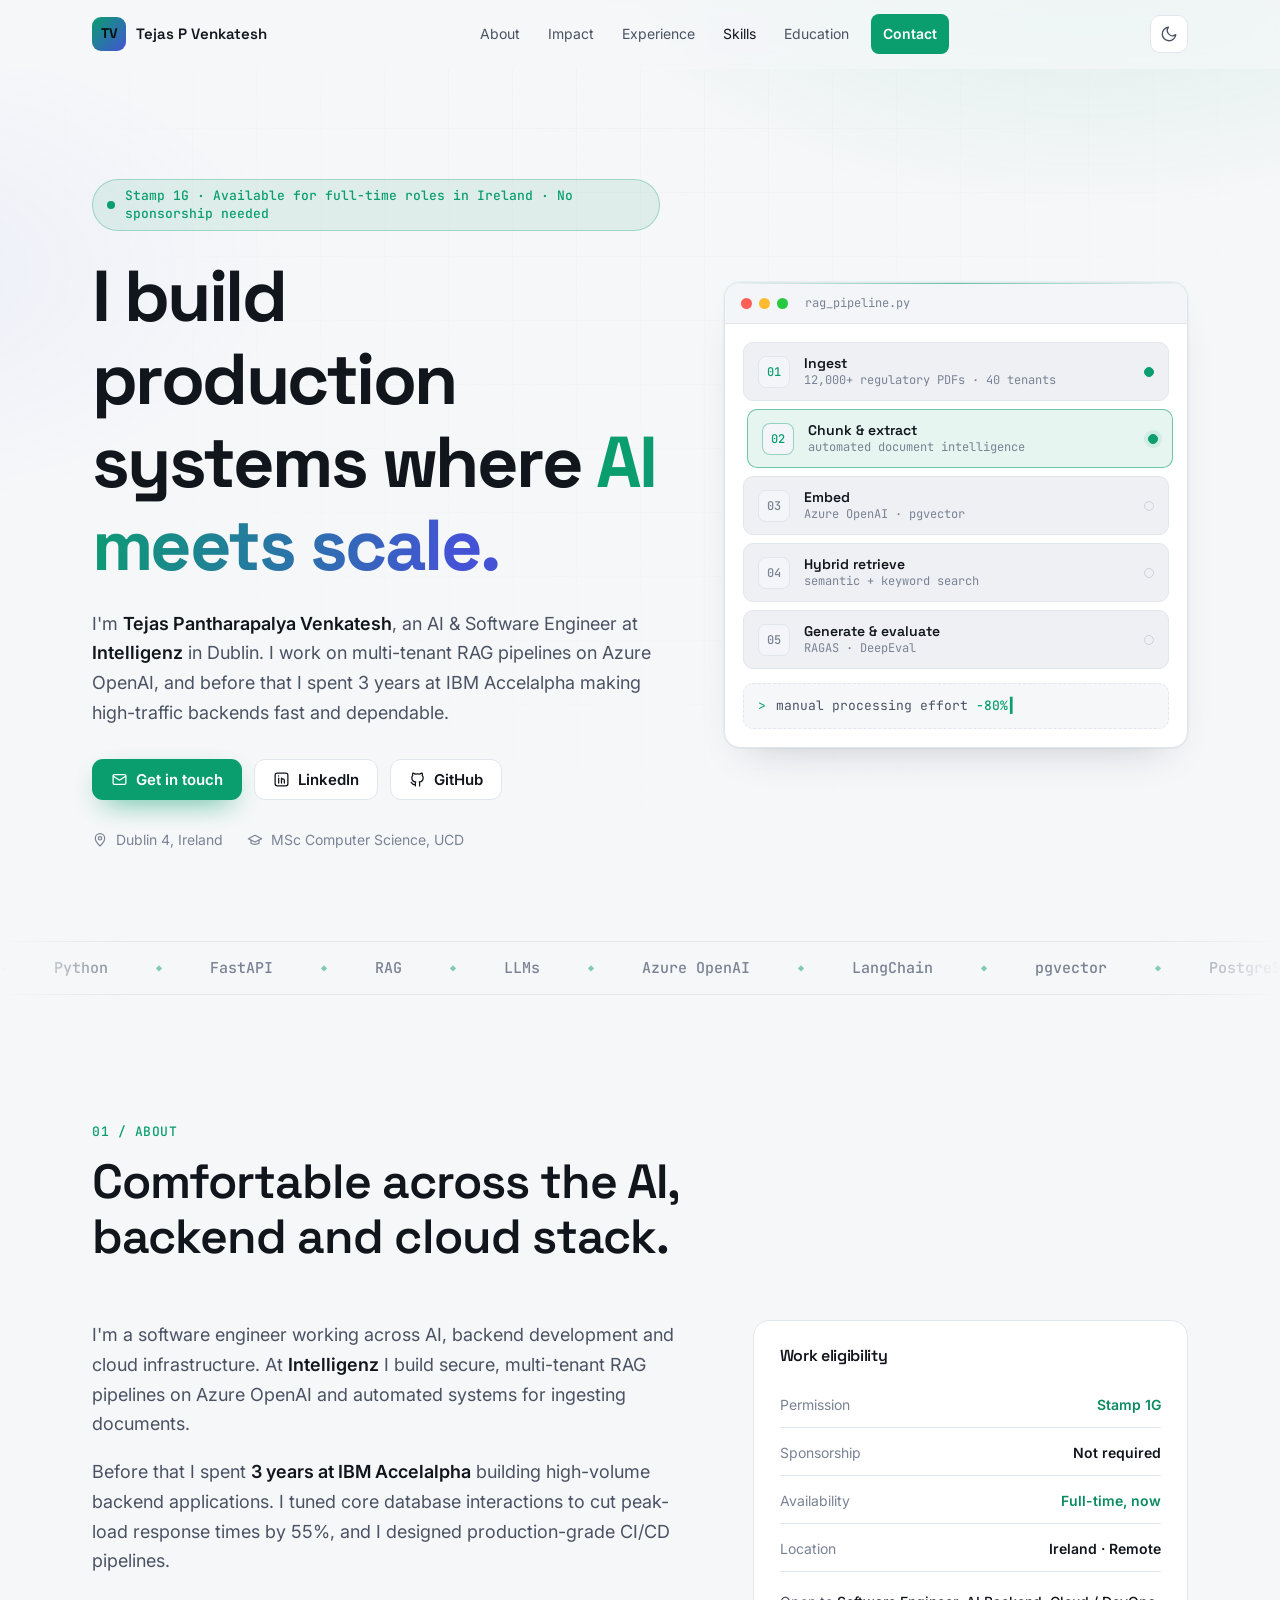
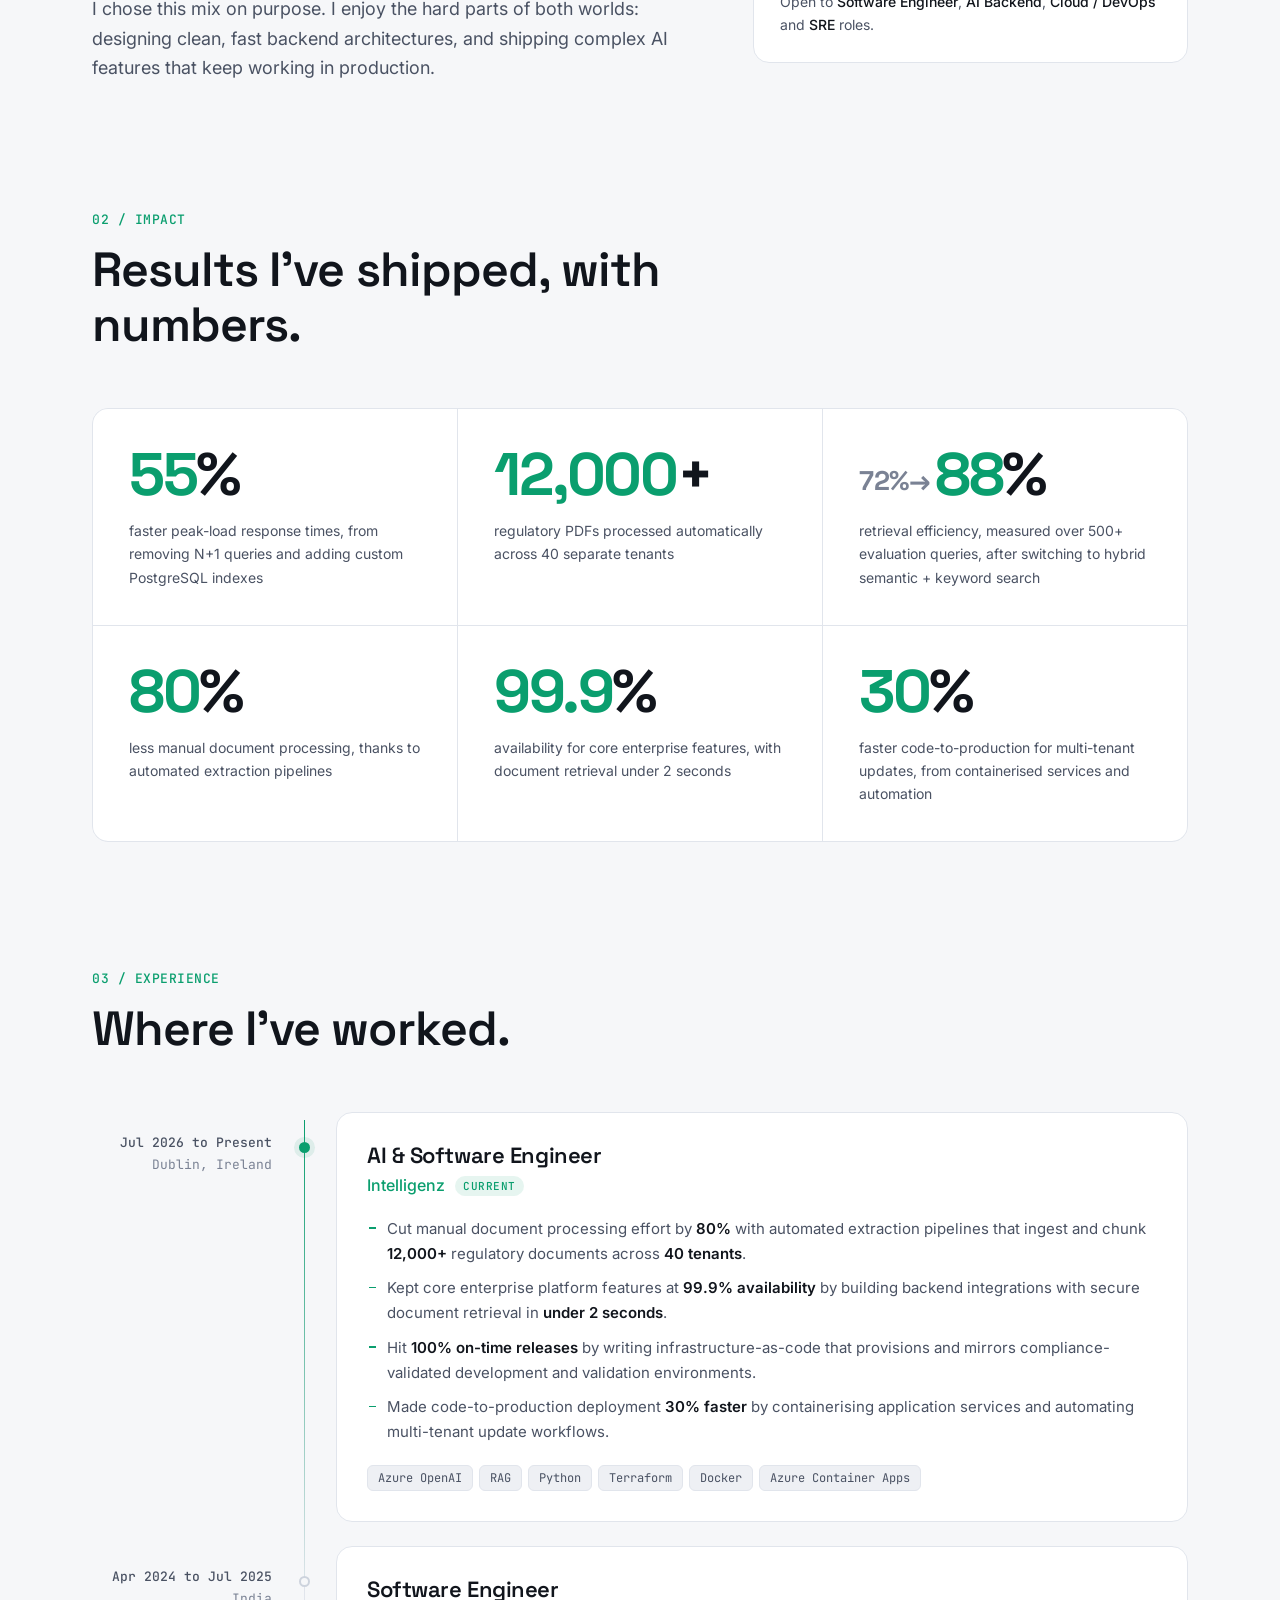
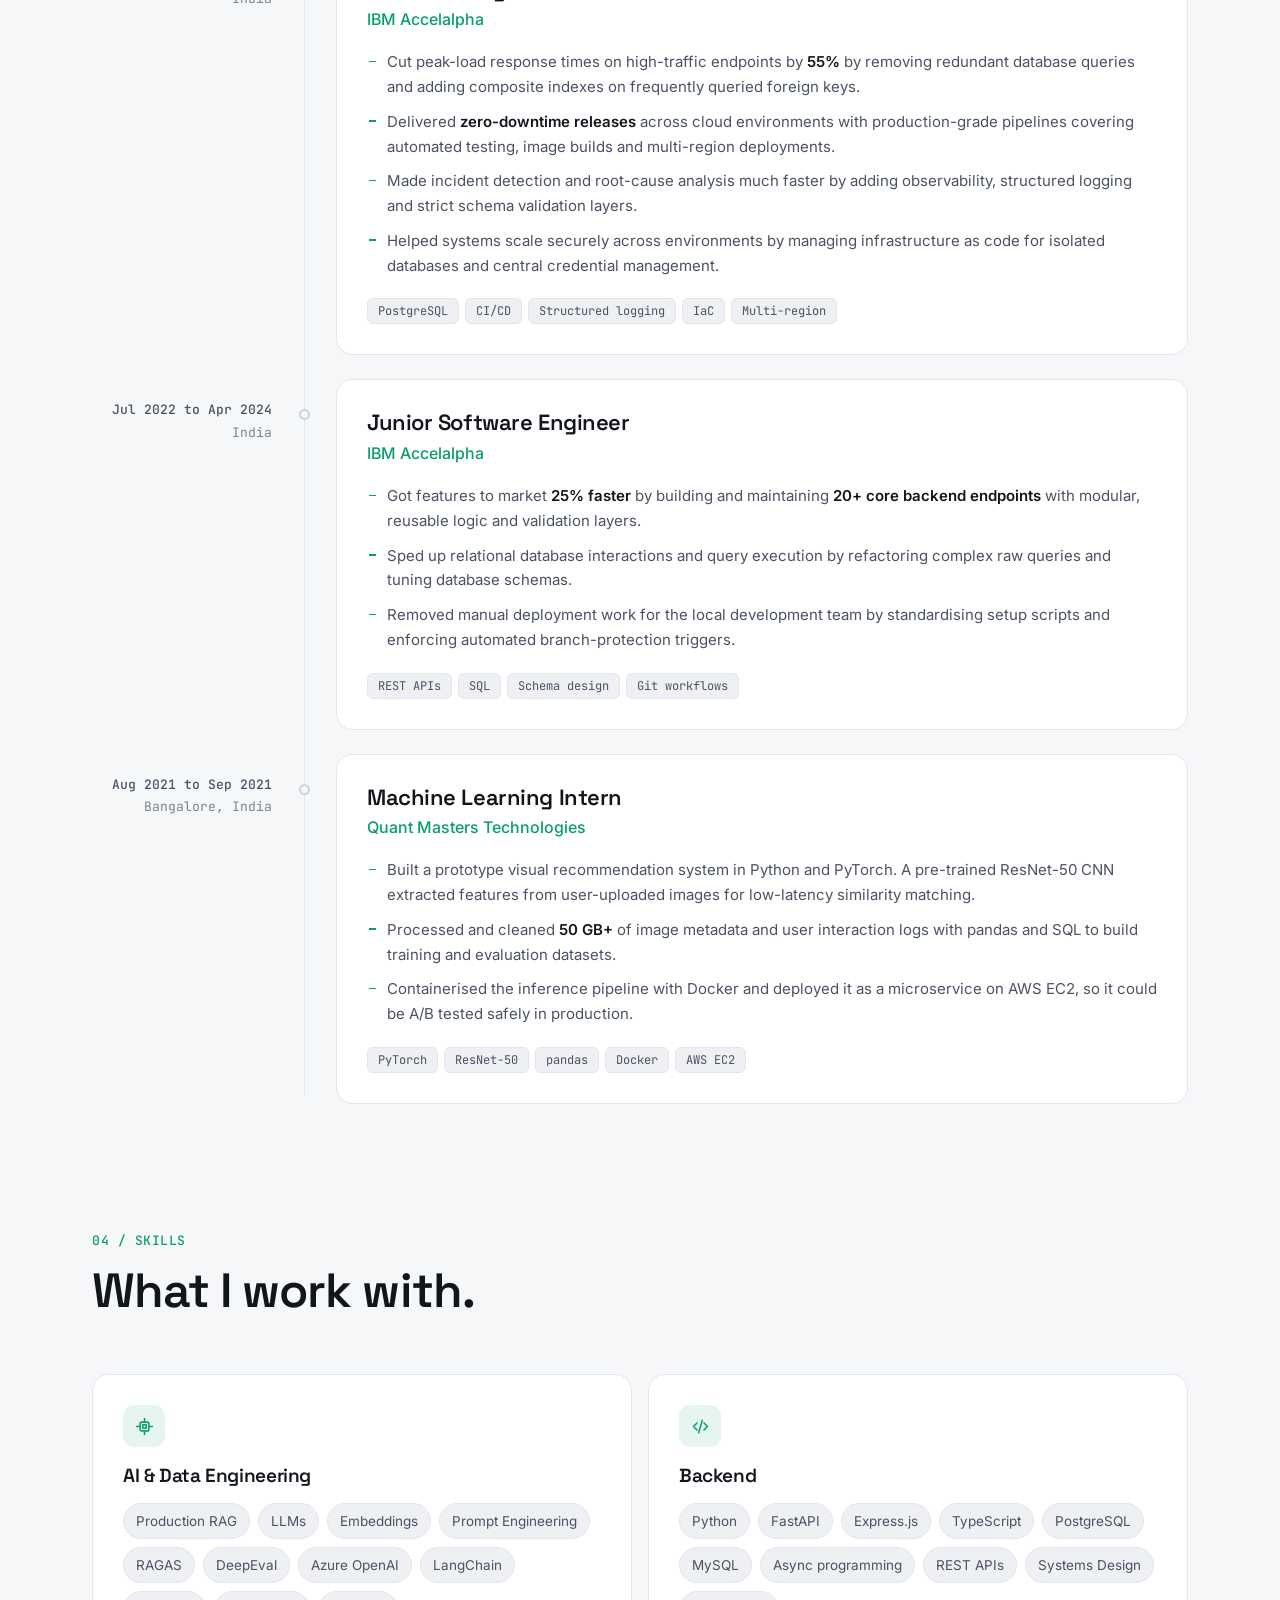
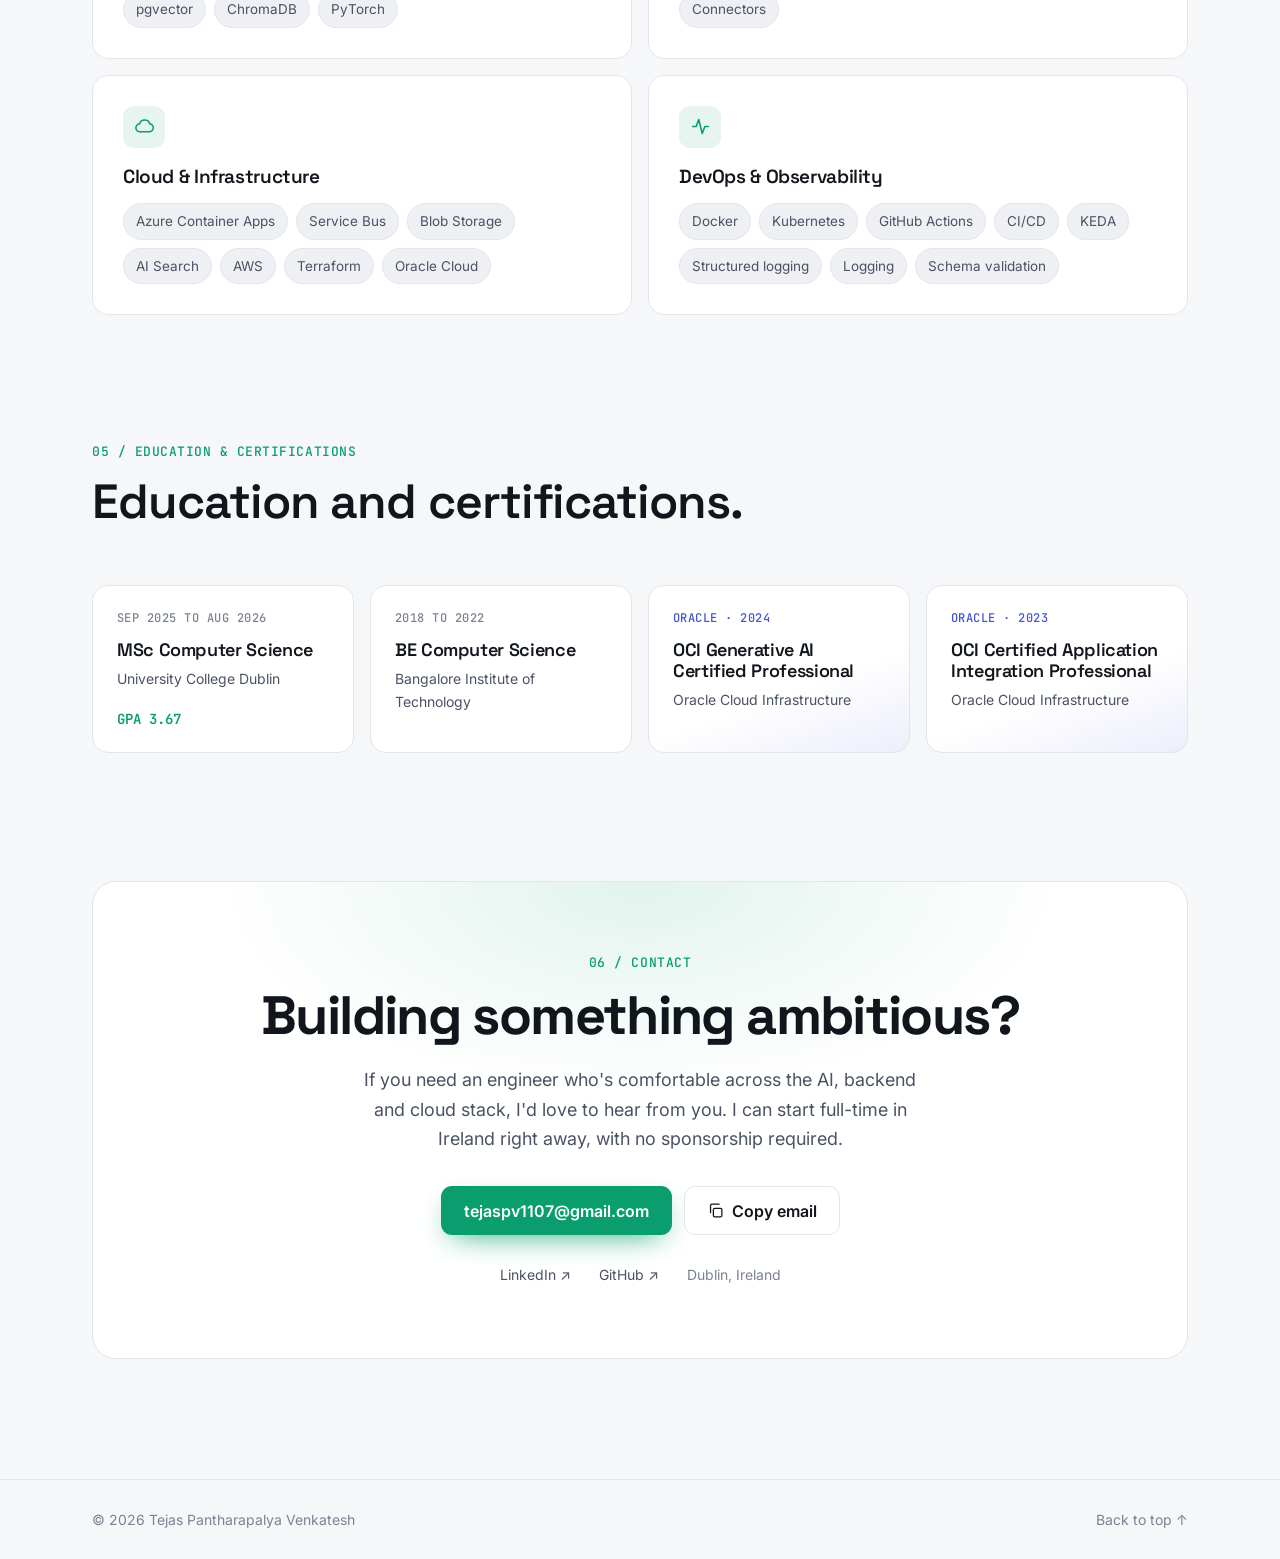
==== commit d11e2f84: "Rebuild portfolio from LinkedIn profile" ====
--- a/index.html
+++ b/index.html
@@ -1,882 +1,449 @@
 <!DOCTYPE html>
-<html lang="en">
+<html lang="en" class="no-js">
 <head>
-    <meta charset="UTF-8">
-    <meta name="viewport" content="width=device-width, initial-scale=1.0">
-    <title>Tejas Pantharapalya Venkatesh | AI Engineer & Integration Specialist</title>
-    <meta name="description" content="Portfolio of Tejas Pantharapalya Venkatesh, AI Engineer and Integration Specialist pursuing an MSc in Computer Science at University College Dublin.">
-    <link rel="stylesheet" href="styles.css">
+  <meta charset="UTF-8">
+  <meta name="viewport" content="width=device-width, initial-scale=1.0">
+  <title>Tejas P Venkatesh | AI & Software Engineer</title>
+  <meta name="description" content="Tejas Pantharapalya Venkatesh, AI & Software Engineer in Dublin: production RAG pipelines, LLM systems, high-performance backends and cloud-native infrastructure on Azure, Docker and Kubernetes.">
+  <meta name="author" content="Tejas Pantharapalya Venkatesh">
+  <meta name="theme-color" content="#0a0b0f">
+  <link rel="canonical" href="https://tejas-pv.netlify.app/">
+
+  <meta property="og:type" content="website">
+  <meta property="og:url" content="https://tejas-pv.netlify.app/">
+  <meta property="og:title" content="Tejas P Venkatesh | AI & Software Engineer">
+  <meta property="og:description" content="I build production systems where AI meets scale: RAG, LLMs, Python, Azure, Docker. Based in Dublin, on Stamp 1G, open to Software, AI and Backend roles.">
+  <meta name="twitter:card" content="summary">
+
+  <link rel="icon" href="favicon.svg" type="image/svg+xml">
+  <link rel="preconnect" href="https://fonts.googleapis.com">
+  <link rel="preconnect" href="https://fonts.gstatic.com" crossorigin>
+  <link href="https://fonts.googleapis.com/css2?family=Inter:wght@400;500;600&family=JetBrains+Mono:wght@400;500&family=Space+Grotesk:wght@500;600;700&display=swap" rel="stylesheet">
+  <link rel="stylesheet" href="styles.css">
+
+  <script>
+    (function () {
+      document.documentElement.classList.remove('no-js');
+      try {
+        var t = localStorage.getItem('theme');
+        if (t) document.documentElement.setAttribute('data-theme', t);
+      } catch (e) {}
+    })();
+  </script>
+
+  <script type="application/ld+json">
+  {
+    "@context": "https://schema.org",
+    "@type": "Person",
+    "name": "Tejas Pantharapalya Venkatesh",
+    "jobTitle": "AI & Software Engineer",
+    "worksFor": { "@type": "Organization", "name": "Intelligenz" },
+    "alumniOf": [
+      { "@type": "CollegeOrUniversity", "name": "University College Dublin" },
+      { "@type": "CollegeOrUniversity", "name": "Bangalore Institute of Technology" }
+    ],
+    "address": { "@type": "PostalAddress", "addressLocality": "Dublin", "addressCountry": "IE" },
+    "email": "mailto:tejaspv1107@gmail.com",
+    "url": "https://tejas-pv.netlify.app/",
+    "sameAs": ["https://www.linkedin.com/in/tejas-p-venkatesh", "https://github.com/Tejas1107"]
+  }
+  </script>
 </head>
 <body>
-
-    <!-- Printable Resume Header (Hidden on Screen, Shown in Print) -->
-    <div class="print-header">
-        <h1 id="print-name">Tejas Pantharapalya Venkatesh</h1>
-        <h2 id="print-title">AI Engineer • Integration Specialist • MSc Computer Science Candidate</h2>
-        <div class="print-contacts">
-            <span id="print-email">Email: tejasvenkatesh1107@gmail.com</span>
-            <span id="print-phone">Phone: +353 894693056</span>
-            <span id="print-location">Location: Dublin, Ireland</span>
-            <span>LinkedIn: linkedin.com/in/tejas-venkatesh</span>
+  <a class="skip-link" href="#main">Skip to content</a>
+
+  <header class="site-header" id="top">
+    <nav class="nav container" aria-label="Primary">
+      <a href="#top" class="brand" aria-label="Tejas P Venkatesh, home">
+        <span class="brand-mark">TV</span>
+        <span class="brand-name">Tejas P Venkatesh</span>
+      </a>
+
+      <ul class="nav-links" id="nav-links">
+        <li><a href="#about">About</a></li>
+        <li><a href="#impact">Impact</a></li>
+        <li><a href="#experience">Experience</a></li>
+        <li><a href="#skills">Skills</a></li>
+        <li><a href="#education">Education</a></li>
+        <li><a href="#contact" class="nav-cta">Contact</a></li>
+      </ul>
+
+      <div class="nav-actions">
+        <button class="icon-btn" id="theme-toggle" type="button" aria-label="Toggle colour theme">
+          <svg class="icon-sun" viewBox="0 0 24 24" aria-hidden="true"><circle cx="12" cy="12" r="4"/><path d="M12 2v2M12 20v2M4.9 4.9l1.4 1.4M17.7 17.7l1.4 1.4M2 12h2M20 12h2M4.9 19.1l1.4-1.4M17.7 6.3l1.4-1.4"/></svg>
+          <svg class="icon-moon" viewBox="0 0 24 24" aria-hidden="true"><path d="M21 12.8A9 9 0 1 1 11.2 3a7 7 0 0 0 9.8 9.8z"/></svg>
+        </button>
+        <button class="icon-btn menu-btn" id="menu-toggle" type="button" aria-label="Open menu" aria-expanded="false" aria-controls="nav-links">
+          <span></span><span></span>
+        </button>
+      </div>
+    </nav>
+  </header>
+
+  <main id="main">
+    <!-- HERO -->
+    <section class="hero container">
+      <div class="hero-copy">
+        <p class="status-pill">
+          <span class="dot" aria-hidden="true"></span>
+          Stamp 1G · Available for full-time roles in Ireland · No sponsorship needed
+        </p>
+        <h1 class="hero-title">
+          I build production systems where <span class="accent">AI meets scale.</span>
+        </h1>
+        <p class="hero-sub">
+          I'm <strong>Tejas Pantharapalya Venkatesh</strong>, an AI &amp; Software Engineer at
+          <strong>Intelligenz</strong> in Dublin. I work on multi-tenant RAG pipelines on Azure OpenAI,
+          and before that I spent 3 years at IBM Accelalpha making high-traffic backends fast and dependable.
+        </p>
+        <div class="hero-ctas">
+          <a class="btn btn-primary" href="mailto:tejaspv1107@gmail.com">
+            <svg viewBox="0 0 24 24" aria-hidden="true"><rect x="3" y="5" width="18" height="14" rx="2"/><path d="m3 7 9 6 9-6"/></svg>
+            Get in touch
+          </a>
+          <a class="btn btn-ghost" href="https://www.linkedin.com/in/tejas-p-venkatesh" target="_blank" rel="noopener">
+            <svg viewBox="0 0 24 24" aria-hidden="true"><rect x="3" y="3" width="18" height="18" rx="3"/><path d="M8 10v7M8 7v.01M12 17v-4a2 2 0 0 1 4 0v4M12 10v7"/></svg>
+            LinkedIn
+          </a>
+          <a class="btn btn-ghost" href="https://github.com/Tejas1107" target="_blank" rel="noopener">
+            <svg viewBox="0 0 24 24" aria-hidden="true"><path d="M9 19c-4.3 1.4-4.3-2.5-6-3m12 5v-3.5c0-1 .1-1.4-.5-2 2.8-.3 5.5-1.4 5.5-6a4.6 4.6 0 0 0-1.3-3.2 4.2 4.2 0 0 0-.1-3.2s-1.1-.3-3.5 1.3a12.3 12.3 0 0 0-6.2 0C6.5 2.8 5.4 3.1 5.4 3.1a4.2 4.2 0 0 0-.1 3.2A4.6 4.6 0 0 0 4 9.5c0 4.6 2.7 5.7 5.5 6-.6.6-.6 1.2-.5 2V21"/></svg>
+            GitHub
+          </a>
         </div>
+        <ul class="hero-meta">
+          <li>
+            <svg viewBox="0 0 24 24" aria-hidden="true"><path d="M12 21s-7-6.1-7-11.5A7 7 0 0 1 19 9.5C19 14.9 12 21 12 21z"/><circle cx="12" cy="9.5" r="2.5"/></svg>
+            Dublin 4, Ireland
+          </li>
+          <li>
+            <svg viewBox="0 0 24 24" aria-hidden="true"><path d="M22 10 12 5 2 10l10 5 10-5z"/><path d="M6 12v5c3 2 9 2 12 0v-5"/></svg>
+            MSc Computer Science, UCD
+          </li>
+        </ul>
+      </div>
+
+      <!-- Pipeline visual -->
+      <div class="hero-visual" aria-label="A retrieval-augmented generation pipeline: ingest, chunk, embed, retrieve, generate">
+        <div class="terminal">
+          <div class="terminal-bar">
+            <span></span><span></span><span></span>
+            <p>rag_pipeline.py</p>
+          </div>
+          <div class="terminal-body">
+            <ol class="pipeline" id="pipeline">
+              <li data-step="0">
+                <span class="step-ico">01</span>
+                <div><b>Ingest</b><small>12,000+ regulatory PDFs · 40 tenants</small></div>
+                <span class="step-state"></span>
+              </li>
+              <li data-step="1">
+                <span class="step-ico">02</span>
+                <div><b>Chunk &amp; extract</b><small>automated document intelligence</small></div>
+                <span class="step-state"></span>
+              </li>
+              <li data-step="2">
+                <span class="step-ico">03</span>
+                <div><b>Embed</b><small>Azure OpenAI · pgvector</small></div>
+                <span class="step-state"></span>
+              </li>
+              <li data-step="3">
+                <span class="step-ico">04</span>
+                <div><b>Hybrid retrieve</b><small>semantic + keyword search</small></div>
+                <span class="step-state"></span>
+              </li>
+              <li data-step="4">
+                <span class="step-ico">05</span>
+                <div><b>Generate &amp; evaluate</b><small>RAGAS · DeepEval</small></div>
+                <span class="step-state"></span>
+              </li>
+            </ol>
+            <div class="terminal-out">
+              <span class="prompt">&gt;</span>
+              <span id="terminal-line">retrieval_hit_rate: 72% → <b>88%</b> over 500+ queries</span>
+            </div>
+          </div>
+        </div>
+      </div>
+    </section>
+
+    <!-- TICKER -->
+    <div class="ticker" aria-hidden="true">
+      <div class="ticker-track">
+        <span>Python</span><span>FastAPI</span><span>RAG</span><span>LLMs</span><span>Azure OpenAI</span><span>LangChain</span><span>pgvector</span><span>PostgreSQL</span><span>Docker</span><span>Kubernetes</span><span>Terraform</span><span>GitHub Actions</span><span>TypeScript</span><span>KEDA</span>
+        <span>Python</span><span>FastAPI</span><span>RAG</span><span>LLMs</span><span>Azure OpenAI</span><span>LangChain</span><span>pgvector</span><span>PostgreSQL</span><span>Docker</span><span>Kubernetes</span><span>Terraform</span><span>GitHub Actions</span><span>TypeScript</span><span>KEDA</span>
+      </div>
     </div>
 
-    <!-- Printable Skills Section (Hidden on Screen, Shown in Print) -->
-    <div class="print-skills-section">
-        <h2 class="section-title">Core Skills</h2>
-        <div class="print-skills-category">
-            <strong>Integration & Architecture:</strong> Oracle Integration Cloud (OIC), REST APIs, SOAP APIs, API Design, Middleware Design, FBDI, SIT/UAT, Postman, SOAP UI
+    <!-- ABOUT -->
+    <section class="section container" id="about">
+      <header class="section-head reveal">
+        <p class="eyebrow">01 / About</p>
+        <h2>Comfortable across the AI, backend and cloud stack.</h2>
+      </header>
+      <div class="about-grid">
+        <div class="about-text reveal">
+          <p>
+            I'm a software engineer working across AI, backend development and cloud infrastructure.
+            At <strong>Intelligenz</strong> I build secure, multi-tenant RAG pipelines on Azure OpenAI
+            and automated systems for ingesting documents.
+          </p>
+          <p>
+            Before that I spent <strong>3 years at IBM Accelalpha</strong> building high-volume backend
+            applications. I tuned core database interactions to cut peak-load response times by 55%, and I
+            designed production-grade CI/CD pipelines.
+          </p>
+          <p>
+            I chose this mix on purpose. I enjoy the hard parts of both worlds: designing clean,
+            fast backend architectures, and shipping complex AI features that keep working in production.
+          </p>
         </div>
-        <div class="print-skills-category">
-            <strong>AI & Engineering:</strong> Azure OpenAI, RAG, Azure Cognitive Search, Azure Document Intelligence, TypeScript, React, Express, Prisma, Python, Java, Docker
+        <aside class="about-card reveal" aria-label="Work eligibility">
+          <h3>Work eligibility</h3>
+          <dl>
+            <div><dt>Permission</dt><dd class="good">Stamp 1G</dd></div>
+            <div><dt>Sponsorship</dt><dd>Not required</dd></div>
+            <div><dt>Availability</dt><dd class="good">Full-time, now</dd></div>
+            <div><dt>Location</dt><dd>Ireland · Remote</dd></div>
+          </dl>
+          <p class="about-roles">
+            Open to <span>Software Engineer</span>, <span>AI Backend</span>,
+            <span>Cloud / DevOps</span> and <span>SRE</span> roles.
+          </p>
+        </aside>
+      </div>
+    </section>
+
+    <!-- IMPACT -->
+    <section class="section container" id="impact">
+      <header class="section-head reveal">
+        <p class="eyebrow">02 / Impact</p>
+        <h2>Results I've shipped, with numbers.</h2>
+      </header>
+      <div class="metrics">
+        <article class="metric reveal">
+          <p class="metric-num"><span data-count="55">0</span>%</p>
+          <p class="metric-label">faster peak-load response times, from removing N+1 queries and adding custom PostgreSQL indexes</p>
+        </article>
+        <article class="metric reveal">
+          <p class="metric-num"><span data-count="12000" data-format="k">0</span>+</p>
+          <p class="metric-label">regulatory PDFs processed automatically across 40 separate tenants</p>
+        </article>
+        <article class="metric reveal">
+          <p class="metric-num"><span class="metric-from">72%→</span><span data-count="88">0</span>%</p>
+          <p class="metric-label">retrieval efficiency, measured over 500+ evaluation queries, after switching to hybrid semantic + keyword search</p>
+        </article>
+        <article class="metric reveal">
+          <p class="metric-num"><span data-count="80">0</span>%</p>
+          <p class="metric-label">less manual document processing, thanks to automated extraction pipelines</p>
+        </article>
+        <article class="metric reveal">
+          <p class="metric-num"><span data-count="99.9" data-decimals="1">0</span>%</p>
+          <p class="metric-label">availability for core enterprise features, with document retrieval under 2 seconds</p>
+        </article>
+        <article class="metric reveal">
+          <p class="metric-num"><span data-count="30">0</span>%</p>
+          <p class="metric-label">faster code-to-production for multi-tenant updates, from containerised services and automation</p>
+        </article>
+      </div>
+    </section>
+
+    <!-- EXPERIENCE -->
+    <section class="section container" id="experience">
+      <header class="section-head reveal">
+        <p class="eyebrow">03 / Experience</p>
+        <h2>Where I've worked.</h2>
+      </header>
+
+      <ol class="timeline">
+        <li class="job reveal">
+          <div class="job-when">
+            <span>Jul 2026 to Present</span>
+            <span class="job-where">Dublin, Ireland</span>
+          </div>
+          <div class="job-card">
+            <header>
+              <h3>AI &amp; Software Engineer</h3>
+              <p class="job-org">Intelligenz <span class="tag-now">Current</span></p>
+            </header>
+            <ul>
+              <li>Cut manual document processing effort by <b>80%</b> with automated extraction pipelines that ingest and chunk <b>12,000+</b> regulatory documents across <b>40 tenants</b>.</li>
+              <li>Kept core enterprise platform features at <b>99.9% availability</b> by building backend integrations with secure document retrieval in <b>under 2 seconds</b>.</li>
+              <li>Hit <b>100% on-time releases</b> by writing infrastructure-as-code that provisions and mirrors compliance-validated development and validation environments.</li>
+              <li>Made code-to-production deployment <b>30% faster</b> by containerising application services and automating multi-tenant update workflows.</li>
+            </ul>
+            <p class="job-stack"><span>Azure OpenAI</span><span>RAG</span><span>Python</span><span>Terraform</span><span>Docker</span><span>Azure Container Apps</span></p>
+          </div>
+        </li>
+
+        <li class="job reveal">
+          <div class="job-when">
+            <span>Apr 2024 to Jul 2025</span>
+            <span class="job-where">India</span>
+          </div>
+          <div class="job-card">
+            <header>
+              <h3>Software Engineer</h3>
+              <p class="job-org">IBM Accelalpha</p>
+            </header>
+            <ul>
+              <li>Cut peak-load response times on high-traffic endpoints by <b>55%</b> by removing redundant database queries and adding composite indexes on frequently queried foreign keys.</li>
+              <li>Delivered <b>zero-downtime releases</b> across cloud environments with production-grade pipelines covering automated testing, image builds and multi-region deployments.</li>
+              <li>Made incident detection and root-cause analysis much faster by adding observability, structured logging and strict schema validation layers.</li>
+              <li>Helped systems scale securely across environments by managing infrastructure as code for isolated databases and central credential management.</li>
+            </ul>
+            <p class="job-stack"><span>PostgreSQL</span><span>CI/CD</span><span>Structured logging</span><span>IaC</span><span>Multi-region</span></p>
+          </div>
+        </li>
+
+        <li class="job reveal">
+          <div class="job-when">
+            <span>Jul 2022 to Apr 2024</span>
+            <span class="job-where">India</span>
+          </div>
+          <div class="job-card">
+            <header>
+              <h3>Junior Software Engineer</h3>
+              <p class="job-org">IBM Accelalpha</p>
+            </header>
+            <ul>
+              <li>Got features to market <b>25% faster</b> by building and maintaining <b>20+ core backend endpoints</b> with modular, reusable logic and validation layers.</li>
+              <li>Sped up relational database interactions and query execution by refactoring complex raw queries and tuning database schemas.</li>
+              <li>Removed manual deployment work for the local development team by standardising setup scripts and enforcing automated branch-protection triggers.</li>
+            </ul>
+            <p class="job-stack"><span>REST APIs</span><span>SQL</span><span>Schema design</span><span>Git workflows</span></p>
+          </div>
+        </li>
+
+        <li class="job reveal">
+          <div class="job-when">
+            <span>Aug 2021 to Sep 2021</span>
+            <span class="job-where">Bangalore, India</span>
+          </div>
+          <div class="job-card">
+            <header>
+              <h3>Machine Learning Intern</h3>
+              <p class="job-org">Quant Masters Technologies</p>
+            </header>
+            <ul>
+              <li>Built a prototype visual recommendation system in Python and PyTorch. A pre-trained ResNet-50 CNN extracted features from user-uploaded images for low-latency similarity matching.</li>
+              <li>Processed and cleaned <b>50 GB+</b> of image metadata and user interaction logs with pandas and SQL to build training and evaluation datasets.</li>
+              <li>Containerised the inference pipeline with Docker and deployed it as a microservice on AWS EC2, so it could be A/B tested safely in production.</li>
+            </ul>
+            <p class="job-stack"><span>PyTorch</span><span>ResNet-50</span><span>pandas</span><span>Docker</span><span>AWS EC2</span></p>
+          </div>
+        </li>
+      </ol>
+    </section>
+
+    <!-- SKILLS -->
+    <section class="section container" id="skills">
+      <header class="section-head reveal">
+        <p class="eyebrow">04 / Skills</p>
+        <h2>What I work with.</h2>
+      </header>
+      <div class="skills-grid">
+        <article class="skill-card reveal">
+          <div class="skill-ico" aria-hidden="true">
+            <svg viewBox="0 0 24 24"><path d="M12 3v3M12 18v3M3 12h3M18 12h3"/><rect x="7" y="7" width="10" height="10" rx="2"/><path d="M10 10h4v4h-4z"/></svg>
+          </div>
+          <h3>AI &amp; Data Engineering</h3>
+          <ul class="chips">
+            <li>Production RAG</li><li>LLMs</li><li>Embeddings</li><li>Prompt Engineering</li><li>RAGAS</li><li>DeepEval</li><li>Azure OpenAI</li><li>LangChain</li><li>pgvector</li><li>ChromaDB</li><li>PyTorch</li>
+          </ul>
+        </article>
+        <article class="skill-card reveal">
+          <div class="skill-ico" aria-hidden="true">
+            <svg viewBox="0 0 24 24"><path d="m8 8-4 4 4 4M16 8l4 4-4 4M14 5l-4 14"/></svg>
+          </div>
+          <h3>Backend</h3>
+          <ul class="chips">
+            <li>Python</li><li>FastAPI</li><li>Express.js</li><li>TypeScript</li><li>PostgreSQL</li><li>MySQL</li><li>Async programming</li><li>REST APIs</li><li>Systems Design</li><li>Connectors</li>
+          </ul>
+        </article>
+        <article class="skill-card reveal">
+          <div class="skill-ico" aria-hidden="true">
+            <svg viewBox="0 0 24 24"><path d="M7 18a4.5 4.5 0 0 1-.6-9A6 6 0 0 1 18 9a4.5 4.5 0 0 1-1 9z"/></svg>
+          </div>
+          <h3>Cloud &amp; Infrastructure</h3>
+          <ul class="chips">
+            <li>Azure Container Apps</li><li>Service Bus</li><li>Blob Storage</li><li>AI Search</li><li>AWS</li><li>Terraform</li><li>Oracle Cloud</li>
+          </ul>
+        </article>
+        <article class="skill-card reveal">
+          <div class="skill-ico" aria-hidden="true">
+            <svg viewBox="0 0 24 24"><path d="M3 12h4l3-8 4 16 3-8h4"/></svg>
+          </div>
+          <h3>DevOps &amp; Observability</h3>
+          <ul class="chips">
+            <li>Docker</li><li>Kubernetes</li><li>GitHub Actions</li><li>CI/CD</li><li>KEDA</li><li>Structured logging</li><li>Logging</li><li>Schema validation</li>
+          </ul>
+        </article>
+      </div>
+    </section>
+
+    <!-- EDUCATION + CERTS -->
+    <section class="section container" id="education">
+      <header class="section-head reveal">
+        <p class="eyebrow">05 / Education &amp; Certifications</p>
+        <h2>Education and certifications.</h2>
+      </header>
+      <div class="edu-grid">
+        <article class="edu-card reveal">
+          <p class="edu-when">Sep 2025 to Aug 2026</p>
+          <h3>MSc Computer Science</h3>
+          <p class="edu-org">University College Dublin</p>
+          <p class="edu-badge">GPA 3.67</p>
+        </article>
+        <article class="edu-card reveal">
+          <p class="edu-when">2018 to 2022</p>
+          <h3>BE Computer Science</h3>
+          <p class="edu-org">Bangalore Institute of Technology</p>
+        </article>
+        <article class="edu-card cert reveal">
+          <p class="edu-when">Oracle · 2024</p>
+          <h3>OCI Generative AI Certified Professional</h3>
+          <p class="edu-org">Oracle Cloud Infrastructure</p>
+        </article>
+        <article class="edu-card cert reveal">
+          <p class="edu-when">Oracle · 2023</p>
+          <h3>OCI Certified Application Integration Professional</h3>
+          <p class="edu-org">Oracle Cloud Infrastructure</p>
+        </article>
+      </div>
+    </section>
+
+    <!-- CONTACT -->
+    <section class="section container" id="contact">
+      <div class="contact-card reveal">
+        <p class="eyebrow">06 / Contact</p>
+        <h2>Building something ambitious?</h2>
+        <p>
+          If you need an engineer who's comfortable across the AI, backend and cloud stack, I'd love to hear from you.
+          I can start full-time in Ireland right away, with no sponsorship required.
+        </p>
+        <div class="contact-actions">
+          <a class="btn btn-primary btn-lg" href="mailto:tejaspv1107@gmail.com">tejaspv1107@gmail.com</a>
+          <button class="btn btn-ghost btn-lg" type="button" id="copy-email" data-email="tejaspv1107@gmail.com">
+            <svg viewBox="0 0 24 24" aria-hidden="true"><rect x="9" y="9" width="12" height="12" rx="2"/><path d="M5 15V5a2 2 0 0 1 2-2h10"/></svg>
+            <span>Copy email</span>
+          </button>
         </div>
-        <div class="print-skills-category">
-            <strong>Data & Platforms:</strong> PostgreSQL, SQL, Oracle SQL, MongoDB, Azure Blob Storage, Azure Container Apps, Big Data Concepts
-        </div>
-        <div class="print-skills-category">
-            <strong>Consulting & Delivery:</strong> As-is/to-be Process Analysis, Gap Analysis, Technical Documentation, Stakeholder Engagement, Production Support
-        </div>
+        <ul class="contact-links">
+          <li><a href="https://www.linkedin.com/in/tejas-p-venkatesh" target="_blank" rel="noopener">LinkedIn ↗</a></li>
+          <li><a href="https://github.com/Tejas1107" target="_blank" rel="noopener">GitHub ↗</a></li>
+          <li><span>Dublin, Ireland</span></li>
+        </ul>
+      </div>
+    </section>
+  </main>
+
+  <footer class="site-footer">
+    <div class="container footer-inner">
+      <p>© <span id="year">2026</span> Tejas Pantharapalya Venkatesh</p>
+      <a href="#top">Back to top ↑</a>
     </div>
-
-    <div class="app-container">
-        <!-- Sidebar Column (Left) -->
-        <aside class="sidebar">
-            
-            <!-- Profile Card -->
-            <div class="glass-panel profile-card">
-                <div class="profile-avatar-container" id="btn-open-customizer" title="Customize Resume">
-                    <div class="profile-avatar">TV</div>
-                    <div class="profile-avatar-overlay">
-                        <svg viewBox="0 0 24 24" width="18" height="18" stroke="currentColor" stroke-width="2.5" fill="none"><path d="M11 4H4a2 2 0 0 0-2 2v14a2 2 0 0 0 2 2h14a2 2 0 0 0 2-2v-7"/><path d="M18.5 2.5a2.121 2.121 0 1 1 3 3L12 15l-4 1 1-4 9.5-9.5z"/></svg>
-                    </div>
-                </div>
-                <div class="status-badge">
-                    <div class="status-dot"></div>
-                    <span>Available for Opportunities</span>
-                </div>
-                <h1 class="profile-name" id="resume-name">Tejas Pantharapalya Venkatesh</h1>
-                <div class="profile-title" id="resume-title">AI Engineer • Integration Specialist • MSc CS Candidate</div>
-                
-                <div class="profile-meta">
-                    <div class="meta-item">
-                        <svg viewBox="0 0 24 24" width="16" height="16" stroke="currentColor" stroke-width="2" fill="none"><path d="M4 4h16c1.1 0 2 .9 2 2v12c0 1.1-.9 2-2 2H4c-1.1 0-2-.9-2-2V6c0-1.1.9-2 2-2z"/><polyline points="22,6 12,13 2,6"/></svg>
-                        <span id="resume-email">tejasvenkatesh1107@gmail.com</span>
-                    </div>
-                    <div class="meta-item">
-                        <svg viewBox="0 0 24 24" width="16" height="16" stroke="currentColor" stroke-width="2" fill="none"><path d="M22 16.92v3a2 2 0 0 1-2.18 2 19.79 19.79 0 0 1-8.63-3.07 19.5 19.5 0 0 1-6-6 19.79 19.79 0 0 1-3.07-8.67A2 2 0 0 1 4.11 2h3a2 2 0 0 1 2 1.72 12.84 12.84 0 0 0 .7 2.81 2 2 0 0 1-.45 2.11L8.09 9.91a16 16 0 0 0 6 6l1.27-1.27a2 2 0 0 1 2.11-.45 12.84 12.84 0 0 0 2.81.7A2 2 0 0 1 22 16.92z"/></svg>
-                        <span id="resume-phone">+353 894693056</span>
-                    </div>
-                    <div class="meta-item">
-                        <svg viewBox="0 0 24 24" width="16" height="16" stroke="currentColor" stroke-width="2" fill="none"><path d="M21 10c0 7-9 13-9 13s-9-6-9-13a9 9 0 0 1 18 0z"/><circle cx="12" cy="10" r="3"/></svg>
-                        <span id="resume-location">Dublin, Ireland</span>
-                    </div>
-                    <div class="meta-item">
-                        <svg viewBox="0 0 24 24" width="16" height="16" stroke="currentColor" stroke-width="2" fill="none"><circle cx="12" cy="12" r="10"/><polyline points="12 6 12 12 16 14"/></svg>
-                        <span>Dublin Local (+1 BST)</span>
-                    </div>
-                </div>
-
-                <div class="action-buttons">
-                    <button class="btn btn-primary" id="btn-print">
-                        <svg viewBox="0 0 24 24" width="14" height="14" stroke="currentColor" stroke-width="2.5" fill="none"><path d="M6 9V2h12v7"/><path d="M6 18H4a2 2 0 0 1-2-2v-5a2 2 0 0 1 2-2h16a2 2 0 0 1 2 2v5a2 2 0 0 1-2 2h-2"/><rect x="6" y="14" width="12" height="8"/></svg>
-                        Open Resume PDF
-                    </button>
-                    <a href="https://www.linkedin.com/in/tejas-pv-657aa9201/" target="_blank" class="btn btn-secondary">
-                        <svg viewBox="0 0 24 24" width="14" height="14" fill="currentColor"><path d="M19 0h-14c-2.761 0-5 2.239-5 5v14c0 2.761 2.239 5 5 5h14c2.762 0 5-2.239 5-5v-14c0-2.761-2.238-5-5-5zm-11 19h-3v-11h3v11zm-1.5-12.268c-.966 0-1.75-.779-1.75-1.75s.784-1.75 1.75-1.75 1.75.779 1.75 1.75-.784 1.75-1.75 1.75zm13.5 12.268h-3v-5.604c0-3.368-4-3.113-4 0v5.604h-3v-11h3v1.765c1.396-2.586 7-2.777 7 2.476v6.759z"/></svg>
-                        LinkedIn
-                    </a>
-                </div>
-            </div>
-
-            <!-- Combined Sidebar Dashboard (Impact Metrics, Visa/Work Status, & Credentials Spotlight) -->
-            <div class="glass-panel sidebar-dashboard">
-                <!-- Credentials Spotlight -->
-                <div class="dashboard-section">
-                    <h3 class="widget-title" style="margin-bottom: 0.75rem;">
-                        <svg viewBox="0 0 24 24" width="18" height="18" stroke="currentColor" stroke-width="2" fill="none"><rect x="3" y="11" width="18" height="11" rx="2" ry="2"/><path d="M7 11V7a5 5 0 0 1 10 0v4"/></svg>
-                        Core Credentials
-                    </h3>
-                    <div class="credential-sidebar-list">
-                        <div class="credential-sidebar-item">
-                            <span class="cred-icon">🤖</span>
-                            <div class="cred-details">
-                                <div class="cred-name">AI Engineer Intern</div>
-                                <div class="cred-issuer">Intelligenz • Dublin</div>
-                            </div>
-                        </div>
-                        <div class="credential-sidebar-item">
-                            <span class="cred-icon">🎖️</span>
-                            <div class="cred-details">
-                                <div class="cred-name">Oracle Integration Specialist</div>
-                                <div class="cred-issuer">Oracle Cloud Infrastructure</div>
-                            </div>
-                        </div>
-                        <div class="credential-sidebar-item">
-                            <span class="cred-icon">🧠</span>
-                            <div class="cred-details">
-                                <div class="cred-name">Oracle Generative AI Certified</div>
-                                <div class="cred-issuer">Oracle Cloud Infrastructure</div>
-                            </div>
-                        </div>
-                    </div>
-                </div>
-
-                <!-- Visa / Work Authorization & Availability -->
-                <div class="dashboard-section" style="margin-top: 1.5rem; border-top: 1px solid var(--border-color); padding-top: 1.25rem;">
-                    <h3 class="widget-title" style="border-bottom: none; padding-bottom: 0; margin-bottom: 0.75rem;">
-                        <svg viewBox="0 0 24 24" width="18" height="18" stroke="currentColor" stroke-width="2" fill="none"><circle cx="12" cy="12" r="10"/><path d="M12 2a15.3 15.3 0 0 1 4 10 15.3 15.3 0 0 1-4 10 15.3 15.3 0 0 1-4-10 15.3 15.3 0 0 1 4-10z"/><path d="M2 12h20"/></svg>
-                        Global Recruitment Status
-                    </h3>
-                    <div class="status-grid">
-                        <div class="status-cell">
-                            <span class="status-label">Authorization</span>
-                            <span class="status-value highlight-cyan">Stamp 2</span>
-                        </div>
-                        <div class="status-cell">
-                            <span class="status-label">Availability</span>
-                            <span class="status-value highlight-emerald">Open to opportunities</span>
-                        </div>
-                        <div class="status-cell">
-                            <span class="status-label">Relocation</span>
-                            <span class="status-value">Ireland / EU</span>
-                        </div>
-                    </div>
-                </div>
-
-                <!-- Impact Metrics Dashboard -->
-                <div class="dashboard-section" style="margin-top: 1.5rem; border-top: 1px solid var(--border-color); padding-top: 1.25rem;">
-                    <h3 class="widget-title" style="border-bottom: none; padding-bottom: 0; margin-bottom: 0.75rem;">
-                        <svg viewBox="0 0 24 24" width="18" height="18" stroke="currentColor" stroke-width="2" fill="none"><line x1="18" y1="20" x2="18" y2="10"/><line x1="12" y1="20" x2="12" y2="4"/><line x1="6" y1="20" x2="6" y2="14"/></svg>
-                        Professional Impact Metrics
-                    </h3>
-                    <div class="metrics-grid">
-                        <div class="metric-card">
-                            <div class="metric-num">3+ Yrs</div>
-                            <div class="metric-desc">Enterprise Integration Delivery</div>
-                        </div>
-                        <div class="metric-card">
-                            <div class="metric-num">1+ Yr</div>
-                            <div class="metric-desc">Applied AI / LLM Engineering</div>
-                        </div>
-                        <div class="metric-card">
-                            <div class="metric-num">80%+</div>
-                            <div class="metric-desc">Manual Work Reduced</div>
-                        </div>
-                        <div class="metric-card">
-                            <div class="metric-num">20+</div>
-                            <div class="metric-desc">Enterprise APIs / Integrations</div>
-                        </div>
-                    </div>
-                </div>
-            </div>
-
-            <!-- Recruiter Fit Calculator -->
-            <div class="glass-panel">
-                <h3 class="widget-title">
-                    <svg viewBox="0 0 24 24" width="18" height="18" stroke="currentColor" stroke-width="2" fill="none"><rect x="3" y="11" width="18" height="11" rx="2" ry="2"/><path d="M7 11V7a5 5 0 0 1 10 0v4"/></svg>
-                    Recruiter Fit Calculator
-                </h3>
-                <div class="calculator-presets">
-                    <button class="preset-chip active" data-role="integration">Integration Presets</button>
-                    <button class="preset-chip" data-role="fullstack">Fullstack Presets</button>
-                    <button class="preset-chip" data-role="data">Data / ML Presets</button>
-                    <button class="preset-chip" data-role="custom">Custom Presets</button>
-                </div>
-                <div class="score-display-wrapper">
-                    <div class="gauge-container">
-                        <svg class="gauge-svg" width="60" height="60">
-                            <circle class="gauge-bg" cx="30" cy="30" r="26"></circle>
-                            <circle class="gauge-bar" id="calc-gauge" cx="30" cy="30" r="26" stroke-dasharray="163.36" stroke-dashoffset="163.36"></circle>
-                        </svg>
-                        <div class="gauge-text" id="calc-score">0%</div>
-                    </div>
-                    <div class="score-text-block">
-                        <div class="score-rating" id="calc-rating">Potential Match</div>
-                        <div class="score-desc" id="calc-desc">Select tech stacks to view alignment score.</div>
-                    </div>
-                </div>
-                
-                <div class="target-skills-list" id="calc-skills-container">
-                    <!-- Loaded dynamically via JS -->
-                </div>
-
-                <div class="fast-outreach-form">
-                    <div class="input-group">
-                        <label class="input-label" for="outreach-company">Company Name</label>
-                        <input type="text" id="outreach-company" class="text-input" placeholder="Google, Accelalpha...">
-                    </div>
-                    <div class="input-group">
-                        <label class="input-label" for="outreach-recruiter">Your Name</label>
-                        <input type="text" id="outreach-recruiter" class="text-input" placeholder="Recruiter Name...">
-                    </div>
-                    <div class="input-group" style="margin-top: 0.5rem;">
-                        <label class="input-label">Tailored Pitch Preview</label>
-                        <div class="pitch-email-preview" id="pitch-preview">Hi Tejas...</div>
-                    </div>
-                    <button class="btn btn-primary" id="btn-copy-pitch" style="width: 100%; margin-top: 0.75rem;">
-                        <svg viewBox="0 0 24 24" width="14" height="14" stroke="currentColor" stroke-width="2.5" fill="none"><rect x="9" y="9" width="13" height="13" rx="2" ry="2"/><path d="M5 15H4a2 2 0 0 1-2-2V4a2 2 0 0 1 2-2h9a2 2 0 0 1 2 2v1"/></svg>
-                        Copy Tailored Pitch
-                    </button>
-                </div>
-            </div>
-
-            <!-- Recruiter Speed Dial -->
-            <div class="glass-panel">
-                <h3 class="widget-title">
-                    <svg viewBox="0 0 24 24" width="18" height="18" stroke="currentColor" stroke-width="2" fill="none"><path d="M22 16.92v3a2 2 0 0 1-2.18 2 19.79 19.79 0 0 1-8.63-3.07 19.5 19.5 0 0 1-6-6 19.79 19.79 0 0 1-3.07-8.67A2 2 0 0 1 4.11 2h3a2 2 0 0 1 2 1.72 12.84 12.84 0 0 0 .7 2.81 2 2 0 0 1-.45 2.11L8.09 9.91a16 16 0 0 0 6 6l1.27-1.27a2 2 0 0 1 2.11-.45 12.84 12.84 0 0 0 2.81.7A2 2 0 0 1 22 16.92z"/></svg>
-                    Recruiter Speed Dial
-                </h3>
-                <form class="speed-dial-form" id="speed-dial-form">
-                    <div class="input-group">
-                        <label class="input-label" for="dial-date">Suggested Date / Week</label>
-                        <input type="text" id="dial-date" class="text-input" placeholder="e.g. Next Tuesday 2 PM...">
-                    </div>
-                    <div class="input-group">
-                        <label class="input-label" for="dial-category">Interview Focus</label>
-                        <select id="dial-category" class="text-input" style="background: var(--bg-input);">
-                            <option value="Integration Specialist">Integration Specialist</option>
-                            <option value="Fullstack / Backend Developer">Fullstack / Backend Developer</option>
-                            <option value="Data / ML Engineer">Data / ML Engineer</option>
-                            <option value="General Technical Interview">General Technical Interview</option>
-                        </select>
-                    </div>
-                    <div class="input-group">
-                        <label class="input-label" for="dial-proposal">Proposal Details / Custom Notes</label>
-                        <textarea id="dial-proposal" class="text-input textarea-input" placeholder="e.g. 30 min chat regarding Oracle Integration specialist role..."></textarea>
-                    </div>
-                    <button class="btn btn-primary" id="btn-speed-dial">
-                        <svg viewBox="0 0 24 24" width="14" height="14" stroke="currentColor" stroke-width="2.5" fill="none"><path d="M22 2L11 13M22 2l-7 20-4-9-9-4 20-7z"/></svg>
-                        Send Proposal / Open Email
-                    </button>
-                </form>
-            </div>
-
-        </aside>
-
-
-
-
-
-        <!-- Main Content Column (Right) -->
-        <main class="main-content">
-            
-            <!-- Bio Section -->
-            <section class="glass-panel section-card">
-                <div class="section-title">
-                    <div class="section-icon">
-                        <svg viewBox="0 0 24 24" width="16" height="16" stroke="currentColor" stroke-width="2.5" fill="none"><path d="M20 21v-2a4 4 0 0 0-4-4H8a4 4 0 0 0-4 4v2"/><circle cx="12" cy="7" r="4"/></svg>
-                    </div>
-                    About Tejas
-                </div>
-                <p class="bio-paragraph" id="resume-bio">
-                    Integration specialist with 3+ years of experience delivering enterprise solutions across Oracle Cloud, now expanding into applied AI engineering through RAG systems, Azure OpenAI integrations, and document intelligence workflows for a regulatory-compliance platform. I combine enterprise architecture depth with hands-on experience building full-stack AI features and validation-ready software.
-                </p>
-                <div class="highlight-pills">
-                    <span class="highlight-pill">AI Engineering</span>
-                    <span class="highlight-pill">Enterprise Integration</span>
-                    <span class="highlight-pill">MSc Computer Science</span>
-                </div>
-            </section>
-
-            <!-- Skill Core Matrix Section -->
-            <section class="glass-panel section-card skills-section-container">
-                <div class="section-title">
-                    <div class="section-icon">
-                        <svg viewBox="0 0 24 24" width="16" height="16" stroke="currentColor" stroke-width="2.5" fill="none"><rect x="3" y="3" width="7" height="7"/><rect x="14" y="3" width="7" height="7"/><rect x="14" y="14" width="7" height="7"/><rect x="3" y="14" width="7" height="7"/></svg>
-                    </div>
-                    Skill Core Matrix
-                </div>
-                <p style="font-size: 0.88rem; color: var(--text-secondary); margin-bottom: 1.25rem;">
-                    Click on any skill to instantly highlight corresponding projects and experience milestones!
-                </p>
-                
-                <div class="matrix-filters">
-                    <button class="matrix-filter-btn active" data-filter="all">All Skills</button>
-                    <button class="matrix-filter-btn" data-filter="dev">Development & Engineering</button>
-                    <button class="matrix-filter-btn" data-filter="integration">Integration & Architecture</button>
-                    <button class="matrix-filter-btn" data-filter="database">Databases & Tools</button>
-                    <button class="matrix-filter-btn" data-filter="consulting">Consulting & Soft Skills</button>
-                </div>
-
-                <div class="skill-search-wrapper">
-                    <svg class="skill-search-icon" viewBox="0 0 24 24" width="14" height="14" stroke="currentColor" stroke-width="2" fill="none"><circle cx="11" cy="11" r="8"/><line x1="21" y1="21" x2="16.65" y2="16.65"/></svg>
-                    <input type="text" id="skill-search" class="text-input skill-search-input" placeholder="Search skills (e.g. FastAPI)...">
-                </div>
-
-                <div class="skills-grid" id="skills-matrix-grid">
-                    <!-- Loaded dynamically via JS -->
-                </div>
-            </section>
-
-            <!-- Experience Timeline Section -->
-            <section class="glass-panel section-card">
-                <div class="section-title">
-                    <div class="section-icon">
-                        <svg viewBox="0 0 24 24" width="16" height="16" stroke="currentColor" stroke-width="2.5" fill="none"><rect x="2" y="7" width="20" height="14" rx="2" ry="2"/><path d="M16 21V5a2 2 0 0 0-2-2h-4a2 2 0 0 0-2 2v16"/></svg>
-                    </div>
-                    Professional Trajectory
-                </div>
-                
-                <div class="timeline">
-                    <!-- Milestone 1 -->
-                    <div class="experience-milestone" data-skills="Azure OpenAI,RAG,Azure Cognitive Search,Azure Document Intelligence,React,TypeScript,Express,Prisma,PostgreSQL,Prompt Engineering">
-                        <div class="timeline-node"></div>
-                        <div class="milestone-header">
-                            <div class="milestone-title-block">
-                                <span class="milestone-role">AI Engineer – Intern</span>
-                                <span class="milestone-company-line">Intelligenz — Dublin, Ireland</span>
-                            </div>
-                            <div class="milestone-meta-right">
-                                <span class="milestone-date">July 2026 – Present</span>
-                                <div class="milestone-location">Hybrid</div>
-                            </div>
-                        </div>
-                        <ul class="milestone-bullets">
-                            <li>Built RAG-powered chat experiences using Azure OpenAI and Azure Cognitive Search to deliver context-aware, document-grounded Q&A in a multi-tenant SaaS platform.</li>
-                            <li>Developed an AI-driven content generation engine that populates regulatory review documents from indexed quality and compliance material with quota-aware token management.</li>
-                            <li>Integrated Azure Document Intelligence and per-tenant vector indexing to support scalable document processing and information retrieval workflows.</li>
-                            <li>Worked across a TypeScript full stack with React/Vite, Express, Prisma, and PostgreSQL while contributing validation documentation for CSV, URS, FDS, IQ, OQ, and PQ activities.</li>
-                        </ul>
-                        <div class="milestone-skills">
-                            <span class="skill-badge" data-skill-ref="Azure OpenAI">Azure OpenAI</span>
-                            <span class="skill-badge" data-skill-ref="RAG">RAG</span>
-                            <span class="skill-badge" data-skill-ref="Azure Cognitive Search">Azure Cognitive Search</span>
-                            <span class="skill-badge" data-skill-ref="Azure Document Intelligence">Azure Document Intelligence</span>
-                            <span class="skill-badge" data-skill-ref="React">React</span>
-                            <span class="skill-badge" data-skill-ref="TypeScript">TypeScript</span>
-                            <span class="skill-badge" data-skill-ref="Prompt Engineering">Prompt Engineering</span>
-                        </div>
-                    </div>
-
-                    <!-- Milestone 2 -->
-                    <div class="experience-milestone" data-skills="OIC,FBDI,REST APIs,SOAP APIs,SIT/UAT,Error Hospital">
-                        <div class="timeline-node"></div>
-                        <div class="milestone-header">
-                            <div class="milestone-title-block">
-                                <span class="milestone-role">Associate Consultant – Oracle Cloud Integration Specialist</span>
-                                <span class="milestone-company-line">Accelalpha — Bangalore, India</span>
-                            </div>
-                            <div class="milestone-meta-right">
-                                <span class="milestone-date">July 2022 – April 2024</span>
-                                <div class="milestone-location">Onsite</div>
-                            </div>
-                        </div>
-                        <ul class="milestone-bullets">
-                            <li>Delivered systems integration across Oracle Cloud and on-premise platforms, designing interfaces for cross-functional data flow.</li>
-                            <li>Implemented FBDI-based integrations for master data entities (Customer, Item, Contact), covering mapping, validation and reconciliation.</li>
-                            <li>Designed and implemented REST/SOAP API interfaces, reviewed API documentation and tested endpoints across SIT and UAT environments.</li>
-                            <li>Performed gap analysis on integration configurations, assessed business impact of proposed changes, and recommended practical solutions.</li>
-                            <li>Supported go-live, migration and production operations, investigating incidents and resolving cross-system defects.</li>
-                        </ul>
-                        <div class="milestone-skills">
-                            <span class="skill-badge" data-skill-ref="OIC">Oracle Integration Cloud (OIC)</span>
-                            <span class="skill-badge" data-skill-ref="FBDI">FBDI</span>
-                            <span class="skill-badge" data-skill-ref="REST APIs">REST</span>
-                            <span class="skill-badge" data-skill-ref="SOAP APIs">SOAP</span>
-                            <span class="skill-badge" data-skill-ref="SIT/UAT">SIT/UAT</span>
-                            <span class="skill-badge" data-skill-ref="Error Hospital">Error hospital</span>
-                        </div>
-                    </div>
-
-                    <!-- Milestone 3 -->
-                    <div class="experience-milestone" data-skills="Python,SQL,Databases">
-                        <div class="timeline-node"></div>
-                        <div class="milestone-header">
-                            <div class="milestone-title-block">
-                                <span class="milestone-role">Machine Learning Intern</span>
-                                <span class="milestone-company-line">Quant Masters Private Ltd. — Bangalore, India</span>
-                            </div>
-                            <div class="milestone-meta-right">
-                                <span class="milestone-date">July 2021 – September 2021</span>
-                                <div class="milestone-location">Onsite</div>
-                            </div>
-                        </div>
-                        <ul class="milestone-bullets">
-                            <li>Worked on Real-time data sets to implement machine learning algorithms.</li>
-                            <li>Developed a weather predictor system using the Australian dataset from 2020 to 2021 to predict the weather the following year with an accuracy of 89%.</li>
-                            <li>Got exposed to various machine learning algorithms and modules.</li>
-                        </ul>
-                        <div class="milestone-skills">
-                            <span class="skill-badge" data-skill-ref="Python">Python</span>
-                            <span class="skill-badge" data-skill-ref="SQL">SQL</span>
-                            <span class="skill-badge" data-skill-ref="Databases">Databases</span>
-                        </div>
-                    </div>
-                </div>
-            </section>
-
-            <!-- Projects & Architectural Specs -->
-            <section class="glass-panel section-card">
-                <div class="section-title">
-                    <div class="section-icon">
-                        <svg viewBox="0 0 24 24" width="16" height="16" stroke="currentColor" stroke-width="2.5" fill="none"><polygon points="12 2 2 7 12 12 22 7 12 2"/><polyline points="2 17 12 22 22 17"/><polyline points="2 12 12 17 22 12"/></svg>
-                    </div>
-                    System Portfolios & Architectural Specs
-                </div>
-                
-                <div class="portfolio-filters">
-                    <button class="matrix-filter-btn active" data-proj-filter="all">All Projects</button>
-                    <button class="matrix-filter-btn" data-proj-filter="integration">Integration</button>
-                    <button class="matrix-filter-btn" data-proj-filter="database">Database</button>
-                    <button class="matrix-filter-btn" data-proj-filter="ml">ML/AI</button>
-                    <button class="matrix-filter-btn" data-proj-filter="fullstack">Fullstack</button>
-                </div>
-
-                <div class="portfolio-grid">
-                    
-                    <!-- Project 1: Anti-Cheat Exam Portal -->
-                    <div class="project-card" data-proj-cat="ai,fullstack" data-skills="React,TypeScript,Express,Prisma,PostgreSQL,Azure OpenAI,Azure Cognitive Search,Azure Document Intelligence,RAG,Prompt Engineering">
-                        <div class="project-header">
-                            <div class="project-title-group">
-                                <h4 class="project-title">Regulatory Compliance Copilot</h4>
-                                <span class="project-sub">AI-assisted document intelligence platform</span>
-                            </div>
-                            <span class="project-category-badge">AI & Fullstack</span>
-                        </div>
-                        <ul class="project-bullets">
-                            <li>Created RAG-based Q&amp;A and content generation features that ground responses in regulated-quality documents using Azure OpenAI and Azure Cognitive Search.</li>
-                            <li>Built OCR-driven ingestion workflows with Azure Document Intelligence and tenant-aware indexing to support scalable review operations.</li>
-                            <li>Delivered a TypeScript-based full-stack experience with React/Vite, Express, Prisma, and PostgreSQL for an enterprise compliance workflow.</li>
-                            <li>Contributed validation artifacts for CSV and regulatory documentation, helping bridge engineering delivery with audit-ready implementation.</li>
-                        </ul>
-                        <div class="project-footer">
-                            <div class="project-tags">
-                                <span class="skill-badge" data-skill-ref="React">React</span>
-                                <span class="skill-badge" data-skill-ref="TypeScript">TypeScript</span>
-                                <span class="skill-badge" data-skill-ref="Express">Express</span>
-                                <span class="skill-badge" data-skill-ref="Prisma">Prisma</span>
-                                <span class="skill-badge" data-skill-ref="PostgreSQL">PostgreSQL</span>
-                                <span class="skill-badge" data-skill-ref="Azure OpenAI">Azure OpenAI</span>
-                                <span class="skill-badge" data-skill-ref="Azure Cognitive Search">Azure Cognitive Search</span>
-                                <span class="skill-badge" data-skill-ref="Azure Document Intelligence">Azure Document Intelligence</span>
-                                <span class="skill-badge" data-skill-ref="RAG">RAG</span>
-                                <span class="skill-badge" data-skill-ref="Prompt Engineering">Prompt Engineering</span>
-                            </div>
-                            <button class="topology-toggle-btn" data-target="topology-anticheat">
-                                <svg viewBox="0 0 24 24" width="14" height="14" stroke="currentColor" stroke-width="2.5" fill="none"><polyline points="6 9 12 15 18 9"/></svg>
-                                Show System Topology Outline
-                            </button>
-                        </div>
-                        <!-- Topology Panel -->
-                        <div class="project-topology-panel" id="topology-anticheat">
-                            <div class="topology-container">
-                                <div class="topology-flow">
-                                    <div class="topology-node client">
-                                        <div class="topology-node-title">Compliance UI</div>
-                                        <div class="topology-node-tech">React / Vite</div>
-                                    </div>
-                                    <div class="topology-connector">
-                                        <div class="connector-label">Secure API</div>
-                                    </div>
-                                    <div class="topology-node">
-                                        <div class="topology-node-title">AI Gateway</div>
-                                        <div class="topology-node-tech">Express / Prisma</div>
-                                    </div>
-                                    <div class="topology-connector">
-                                        <div class="connector-label">Search + OCR</div>
-                                    </div>
-                                    <div class="topology-node broker">
-                                        <div class="topology-node-title">Azure AI Services</div>
-                                        <div class="topology-node-tech">OpenAI / Cognitive Search</div>
-                                    </div>
-                                    <div class="topology-connector">
-                                        <div class="connector-label">Indexed Knowledge</div>
-                                    </div>
-                                    <div class="topology-node database">
-                                        <div class="topology-node-title">Tenant Data</div>
-                                        <div class="topology-node-tech">PostgreSQL + Docs</div>
-                                    </div>
-                                </div>
-                            </div>
-                        </div>
-                    </div>
-
-                    <!-- Project 2: Anti-Cheat Exam Portal (Added to current portfolio) -->
-                    <div class="project-card" data-proj-cat="ml,fullstack" data-skills="React,TypeScript,FastAPI,Azure Service Bus,PostgreSQL,Azure Blob Storage,OpenTelemetry,Signal Scorer,Postman">
-                        <div class="project-header">
-                            <div class="project-title-group">
-                                <h4 class="project-title">Anti-Cheat Exam Portal</h4>
-                                <span class="project-sub">Academic Capstone (Microsoft-affiliated)</span>
-                            </div>
-                            <span class="project-category-badge">ML & Fullstack</span>
-                        </div>
-                        <ul class="project-bullets">
-                            <li>Designed an academic integrity platform combining a React/TypeScript exam interface with a real-time telemetry SDK tracking tab focus, keystrokes, paste events, and clipboard activity.</li>
-                            <li>Designed a middleware pipeline using FastAPI, Azure Service Bus, and OpenTelemetry for suspicious activity scoring.</li>
-                            <li>Designed a telemetry detection module using OpenTelemetry and a signal scorer to flag and score answers inconsistent with prior student writing.</li>
-                            <li>Designed a PostgreSQL and Azure Blob Storage backend for session data, audit logs, and professor-facing analytics reporting.</li>
-                        </ul>
-                        <div class="project-footer">
-                            <div class="project-tags">
-                                <span class="skill-badge" data-skill-ref="React">React</span>
-                                <span class="skill-badge" data-skill-ref="TypeScript">TypeScript</span>
-                                <span class="skill-badge" data-skill-ref="FastAPI">FastAPI</span>
-                                <span class="skill-badge" data-skill-ref="Azure Service Bus">Azure Service Bus</span>
-                                <span class="skill-badge" data-skill-ref="PostgreSQL">PostgreSQL</span>
-                                <span class="skill-badge" data-skill-ref="Azure Blob Storage">Azure Blob Storage</span>
-                                <span class="skill-badge" data-skill-ref="OpenTelemetry">OpenTelemetry</span>
-                                <span class="skill-badge" data-skill-ref="Signal Scorer">Signal Scorer</span>
-                            </div>
-                            <button class="topology-toggle-btn" data-target="topology-anticheat-added">
-                                <svg viewBox="0 0 24 24" width="14" height="14" stroke="currentColor" stroke-width="2.5" fill="none"><polyline points="6 9 12 15 18 9"/></svg>
-                                Show System Topology Outline
-                            </button>
-                        </div>
-                        <div class="project-topology-panel" id="topology-anticheat-added">
-                            <div class="topology-container">
-                                <div class="topology-flow">
-                                    <div class="topology-node client">
-                                        <div class="topology-node-title">Telemetry UI</div>
-                                        <div class="topology-node-tech">React / TS SDK</div>
-                                    </div>
-                                    <div class="topology-connector">
-                                        <div class="connector-label">Secure HTTP</div>
-                                    </div>
-                                    <div class="topology-node">
-                                        <div class="topology-node-title">Gateway API</div>
-                                        <div class="topology-node-tech">FastAPI / Azure Bus</div>
-                                    </div>
-                                    <div class="topology-connector">
-                                        <div class="connector-label">Signal Scoring</div>
-                                    </div>
-                                    <div class="topology-node broker">
-                                        <div class="topology-node-title">Telemetry Pipeline</div>
-                                        <div class="topology-node-tech">OpenTelemetry</div>
-                                    </div>
-                                    <div class="topology-connector">
-                                        <div class="connector-label">Audit Persist</div>
-                                    </div>
-                                    <div class="topology-node database">
-                                        <div class="topology-node-title">Storage Tier</div>
-                                        <div class="topology-node-tech">PostgreSQL & Blob</div>
-                                    </div>
-                                </div>
-                            </div>
-                        </div>
-                    </div>
-
-                    <!-- Project 3: Cloud Library Microservices -->
-                    <div class="project-card" data-proj-cat="fullstack,integration" data-skills="Python,Flask,PostgreSQL,SQLAlchemy,RabbitMQ,Docker,Docker Compose,Kubernetes">
-                        <div class="project-header">
-                            <div class="project-title-group">
-                                <h4 class="project-title">Cloud Library Microservices</h4>
-                                <span class="project-sub">Microservices-based Library Management</span>
-                            </div>
-                            <span class="project-category-badge">Fullstack & Integration</span>
-                        </div>
-                        <ul class="project-bullets">
-                            <li>Designed and built a microservices-based library management system using Python, Flask, PostgreSQL, and SQLAlchemy ORM.</li>
-                            <li>Implemented event-driven architecture with RabbitMQ for asynchronous inter-service messaging between User, Book, and Borrow services.</li>
-                            <li>Containerized services using Docker and Docker Compose; deployed and orchestrated via Kubernetes (using Kompose conversion).</li>
-                            <li>Enforced business rules (borrowing limits) through asynchronous message consumption, improving service decoupling and fault tolerance.</li>
-                        </ul>
-                        <div class="project-footer">
-                            <div class="project-tags">
-                                <span class="skill-badge" data-skill-ref="Python">Python</span>
-                                <span class="skill-badge" data-skill-ref="Flask">Flask</span>
-                                <span class="skill-badge" data-skill-ref="PostgreSQL">PostgreSQL</span>
-                                <span class="skill-badge" data-skill-ref="SQLAlchemy">SQLAlchemy</span>
-                                <span class="skill-badge" data-skill-ref="RabbitMQ">RabbitMQ</span>
-                                <span class="skill-badge" data-skill-ref="Docker">Docker</span>
-                                <span class="skill-badge" data-skill-ref="Docker Compose">Docker Compose</span>
-                                <span class="skill-badge" data-skill-ref="Kubernetes">Kubernetes</span>
-                            </div>
-                            <button class="topology-toggle-btn" data-target="topology-library">
-                                <svg viewBox="0 0 24 24" width="14" height="14" stroke="currentColor" stroke-width="2.5" fill="none"><polyline points="6 9 12 15 18 9"/></svg>
-                                Show System Topology Outline
-                            </button>
-                        </div>
-                        <!-- Topology Panel -->
-                        <div class="project-topology-panel" id="topology-library">
-                            <div class="topology-container">
-                                <div class="topology-flow">
-                                    <div class="topology-node client">
-                                        <div class="topology-node-title">User Service</div>
-                                        <div class="topology-node-tech">Flask / K8s Pod</div>
-                                    </div>
-                                    <div class="topology-connector">
-                                        <div class="connector-label">Event Pub</div>
-                                    </div>
-                                    <div class="topology-node broker">
-                                        <div class="topology-node-title">RabbitMQ</div>
-                                        <div class="topology-node-tech">Msg Broker</div>
-                                    </div>
-                                    <div class="topology-connector">
-                                        <div class="connector-label">Event Sub</div>
-                                    </div>
-                                    <div class="topology-node">
-                                        <div class="topology-node-title">Borrow Service</div>
-                                        <div class="topology-node-tech">Flask Consumer</div>
-                                    </div>
-                                    <div class="topology-connector">
-                                        <div class="connector-label">ORM Sync</div>
-                                    </div>
-                                    <div class="topology-node database">
-                                        <div class="topology-node-title">Library DB</div>
-                                        <div class="topology-node-tech">PostgreSQL Pod</div>
-                                    </div>
-                                </div>
-                            </div>
-                        </div>
-                    </div>
-
-                    <!-- Project 3: CritiVerse -->
-                    <div class="project-card" data-proj-cat="database" data-skills="PostgreSQL,SQL,Databases">
-                        <div class="project-header">
-                            <div class="project-title-group">
-                                <h4 class="project-title">CritiVerse</h4>
-                                <span class="project-sub">Relational Database for Review Aggregation</span>
-                            </div>
-                            <span class="project-category-badge">Database Design</span>
-                        </div>
-                        <ul class="project-bullets">
-                            <li>Designed a normalized PostgreSQL database modeling 12+ entities (Critics, Publications, Reviews, RatingScales, Sentiment Classifications) for cross-platform review aggregation.</li>
-                            <li>Created Chen-notation ER diagrams covering Media, Critic, and Review clusters with 1:N and M:N relationships.</li>
-                            <li>Developed stored procedures and triggers to automate score normalization (0–100 scale) and sentiment classification on data entry.</li>
-                            <li>Built analytical views/queries to compute critic influence scores and audience-vs-critic divergence metrics.</li>
-                        </ul>
-                        <div class="project-footer">
-                            <div class="project-tags">
-                                <span class="skill-badge" data-skill-ref="PostgreSQL">PostgreSQL</span>
-                                <span class="skill-badge" data-skill-ref="SQL">SQL</span>
-                                <span class="skill-badge" data-skill-ref="Databases">Databases</span>
-                            </div>
-                            <button class="topology-toggle-btn" data-target="topology-critiverse">
-                                <svg viewBox="0 0 24 24" width="14" height="14" stroke="currentColor" stroke-width="2.5" fill="none"><polyline points="6 9 12 15 18 9"/></svg>
-                                Show System Topology Outline
-                            </button>
-                        </div>
-                        <!-- Topology Panel -->
-                        <div class="project-topology-panel" id="topology-critiverse">
-                            <div class="topology-container">
-                                <div class="topology-flow" style="justify-content: center; gap: 40px;">
-                                    <div class="topology-node client">
-                                        <div class="topology-node-title">Raw Data Input</div>
-                                        <div class="topology-node-tech">Critic Review JSONs</div>
-                                    </div>
-                                    <div class="topology-connector" style="flex-grow:0; min-width: 80px;">
-                                        <div class="connector-label">SQL Insert Trigger</div>
-                                    </div>
-                                    <div class="topology-node database">
-                                        <div class="topology-node-title">Stored Procedures</div>
-                                        <div class="topology-node-tech">PL/pgSQL Normalize</div>
-                                    </div>
-                                    <div class="topology-connector" style="flex-grow:0; min-width: 80px;">
-                                        <div class="connector-label">Normalized Write</div>
-                                    </div>
-                                    <div class="topology-node database">
-                                        <div class="topology-node-title">Normalized DB</div>
-                                        <div class="topology-node-tech">PostgreSQL (3NF)</div>
-                                    </div>
-                                </div>
-                            </div>
-                        </div>
-                    </div>
-
-                    <!-- Project 4: API Integration & Testing Project -->
-                    <div class="project-card" data-proj-cat="integration" data-skills="OIC,Postman,SOAP UI,REST APIs,SOAP APIs,Integration Testing & Validation">
-                        <div class="project-header">
-                            <div class="project-title-group">
-                                <h4 class="project-title">API Integration & Testing Project</h4>
-                                <span class="project-sub">Oracle Integration Cloud, Postman</span>
-                            </div>
-                            <span class="project-category-badge">Testing & API Spec</span>
-                        </div>
-                        <ul class="project-bullets">
-                            <li>Designed and tested 20+ API workflows, ensuring reliable data exchange across integrated systems.</li>
-                            <li>Identified and resolved 90% of critical integration issues during testing phases before production deployment.</li>
-                            <li>Improved data validation accuracy by reducing system inconsistencies and failures.</li>
-                            <li>Reduced integration failure rates by 35% through structured testing and edge case handling.</li>
-                        </ul>
-                        <div class="project-footer">
-                            <div class="project-tags">
-                                <span class="skill-badge" data-skill-ref="OIC">Oracle Integration Cloud (OIC)</span>
-                                <span class="skill-badge" data-skill-ref="Postman">Postman</span>
-                                <span class="skill-badge" data-skill-ref="SOAP UI">SOAP UI</span>
-                                <span class="skill-badge" data-skill-ref="REST APIs">REST</span>
-                                <span class="skill-badge" data-skill-ref="SOAP APIs">SOAP</span>
-                                <span class="skill-badge" data-skill-ref="Integration Testing & Validation">Integration Testing & Validation</span>
-                            </div>
-                            <button class="topology-toggle-btn" data-target="topology-api-test">
-                                <svg viewBox="0 0 24 24" width="14" height="14" stroke="currentColor" stroke-width="2.5" fill="none"><polyline points="6 9 12 15 18 9"/></svg>
-                                Show System Topology Outline
-                            </button>
-                        </div>
-                        <!-- Topology Panel -->
-                        <div class="project-topology-panel" id="topology-api-test">
-                            <div class="topology-container">
-                                <div class="topology-flow">
-                                    <div class="topology-node client">
-                                        <div class="topology-node-title">Postman / SOAP UI</div>
-                                        <div class="topology-node-tech">Test Client suites</div>
-                                    </div>
-                                    <div class="topology-connector">
-                                        <div class="connector-label">UAT / SIT Requests</div>
-                                    </div>
-                                    <div class="topology-node">
-                                        <div class="topology-node-title">Oracle OIC Gateway</div>
-                                        <div class="topology-node-tech">API Gateways / Maps</div>
-                                    </div>
-                                    <div class="topology-connector">
-                                        <div class="connector-label">Decoupled Routing</div>
-                                    </div>
-                                    <div class="topology-node database">
-                                        <div class="topology-node-title">Enterprise Systems</div>
-                                        <div class="topology-node-tech">HCM & ERP SaaS</div>
-                                    </div>
-                                </div>
-                            </div>
-                        </div>
-                    </div>
-
-                </div>
-            </section>
-
-            <!-- Grid Layout for academic credentials and extra details -->
-            <div class="grid-2">
-                
-                <!-- Education Card -->
-                <div class="glass-panel section-card">
-                    <div class="section-title">
-                        <div class="section-icon">
-                            <svg viewBox="0 0 24 24" width="16" height="16" stroke="currentColor" stroke-width="2.5" fill="none"><path d="M22 10v6M2 10l10-5 10 5-10 5z"/><path d="M6 12v5c0 2 2 3 6 3s6-1 6-3v-5"/></svg>
-                        </div>
-                        Education
-                    </div>
-                    
-                    <div class="edu-card">
-                        <div class="edu-header">
-                            <div class="edu-title">MSc Computer Science (Negotiated Learning)</div>
-                            <span class="edu-date">Sept 2025 – Aug 2026</span>
-                        </div>
-                        <div class="edu-school" style="margin-bottom: 0.35rem;">University College Dublin</div>
-                        <div class="edu-coursework">
-                            <strong>Coursework:</strong> Python, Java, Data Science, Cloud Computing, Big Data, Generative AI, SQL Programming
-                        </div>
-                    </div>
-
-                    <div class="edu-card">
-                        <div class="edu-header">
-                            <div class="edu-title">Bachelor of Engineering in Computer Engineering</div>
-                            <span class="edu-date">August 2018 - July 2022</span>
-                        </div>
-                        <div class="edu-school" style="margin-bottom: 0.35rem;">Bangalore Institute of Technology</div>
-                        <div class="edu-coursework">
-                            <strong>Coursework:</strong> System Integration, Data Processing, LLM Evaluation, Software Engineering, Database Management
-                        </div>
-                    </div>
-                </div>
-
-                <!-- Credentials Card -->
-                <div class="glass-panel section-card">
-                    <div class="section-title">
-                        <div class="section-icon">
-                            <svg viewBox="0 0 24 24" width="16" height="16" stroke="currentColor" stroke-width="2.5" fill="none"><rect x="3" y="11" width="18" height="11" rx="2" ry="2"/><path d="M7 11V7a5 5 0 0 1 10 0v4"/></svg>
-                        </div>
-                        Credentials
-                    </div>
-                    
-                    <div style="display: flex; flex-direction: column; gap: 0.75rem;">
-                        <div class="credential-item">
-                            <span class="credential-icon">🎖️</span>
-                            <span>Oracle Cloud Applications Integration Specialist</span>
-                        </div>
-                        <div class="credential-item">
-                            <span class="credential-icon">🎖️</span>
-                            <span>Oracle Cloud Generative AI Certification</span>
-                        </div>
-                    </div>
-                </div>
-
-                <!-- Publications Card -->
-                <div class="glass-panel section-card">
-                    <div class="section-title">
-                        <div class="section-icon">
-                            <svg viewBox="0 0 24 24" width="16" height="16" stroke="currentColor" stroke-width="2.5" fill="none"><path d="M4 19.5A2.5 2.5 0 0 1 6.5 17H20"/><path d="M6.5 2H20v20H6.5A2.5 2.5 0 0 1 4 19.5v-15A2.5 2.5 0 0 1 6.5 2z"/></svg>
-                        </div>
-                        Publications
-                    </div>
-                    
-                    <div class="publication-item">
-                        <span class="publication-title">"A Web Application for Fashion Recommendation"</span>
-                        <div style="font-size: 0.78rem; color: var(--text-secondary); margin-top: 0.25rem;">
-                            Published in <em>IJIRCCE</em>, Volume 10, Issue 7, July 2022.
-                        </div>
-                    </div>
-                </div>
-
-                <!-- Achievements Card -->
-                <div class="glass-panel section-card">
-                    <div class="section-title">
-                        <div class="section-icon">
-                            <svg viewBox="0 0 24 24" width="16" height="16" stroke="currentColor" stroke-width="2.5" fill="none"><circle cx="12" cy="8" r="7"/><polyline points="8.21 13.89 7 23 12 20 17 23 15.79 13.88"/></svg>
-                        </div>
-                        Leadership & Achievements
-                    </div>
-                    
-                    <ul class="achievement-list">
-                        <li class="achievement-item">
-                            <span class="achievement-icon">✦</span>
-                            <span><strong>Presidential Award in "The Bharat Scouts":</strong> Representing national-level scout honors.</span>
-                        </li>
-                        <li class="achievement-item">
-                            <span class="achievement-icon">✦</span>
-                            <span><strong>Treasurer of the Lions' Club:</strong> Active community leadership and financial oversight.</span>
-                        </li>
-                        <li class="achievement-item">
-                            <span class="achievement-icon">✦</span>
-                            <span><strong>Captain of the College Badminton Team:</strong> Leading athletic matches, strategy, and roster coordination.</span>
-                        </li>
-                    </ul>
-                </div>
-
-            </div>
-
-        </main>
-    </div>
-
-    <!-- Live Customizer Drawer Modal -->
-    <div class="customizer-overlay" id="customizer-overlay"></div>
-    <div class="customizer-drawer" id="customizer-drawer">
-        <div class="customizer-header">
-            <h3 class="customizer-title">Live Resume Customizer</h3>
-            <button class="close-customizer-btn" id="btn-close-customizer">&times;</button>
-        </div>
-        <div class="customizer-body">
-            <div class="input-group">
-                <label class="input-label" for="cust-name">Full Name</label>
-                <input type="text" id="cust-name" class="text-input">
-            </div>
-            <div class="input-group">
-                <label class="input-label" for="cust-title">Professional Title</label>
-                <input type="text" id="cust-title" class="text-input">
-            </div>
-            <div class="input-group">
-                <label class="input-label" for="cust-email">Email Address</label>
-                <input type="email" id="cust-email" class="text-input">
-            </div>
-            <div class="input-group">
-                <label class="input-label" for="cust-phone">Phone Number</label>
-                <input type="text" id="cust-phone" class="text-input">
-            </div>
-            <div class="input-group">
-                <label class="input-label" for="cust-location">Location</label>
-                <input type="text" id="cust-location" class="text-input">
-            </div>
-            <div class="input-group">
-                <label class="input-label" for="cust-bio">Executive Summary / Bio</label>
-                <textarea id="cust-bio" class="text-input textarea-input" style="min-height: 120px;"></textarea>
-            </div>
-        </div>
-        <div class="customizer-footer">
-            <button class="btn btn-secondary" id="btn-reset-customizer">Reset Defaults</button>
-            <button class="btn btn-primary" id="btn-save-customizer">Save Changes</button>
-        </div>
-    </div>
-
-    <!-- Toast Notifications Container -->
-    <div class="toast-container" id="toast-container"></div>
-
-    <script src="script.js"></script>
+  </footer>
+
+  <script src="script.js" defer></script>
 </body>
 </html>
--- a/styles.css
+++ b/styles.css
@@ -1,1707 +1,484 @@
-/* CSS Document for Tejas Pantharapalya Venkatesh Portfolio */
-@import url('https://fonts.googleapis.com/css2?family=Inter:wght@300;400;500;600;700&family=Outfit:wght@300;400;500;600;700;800&display=swap');
-
+/* ============ Tokens ============ */
 :root {
-    --bg-dark: #070a13;
-    --bg-card: rgba(11, 18, 34, 0.78);
-    --bg-card-hover: rgba(20, 30, 58, 0.9);
-    --bg-input: rgba(10, 15, 30, 0.8);
-    --border-color: rgba(255, 255, 255, 0.07);
-    --border-color-glow: rgba(0, 242, 254, 0.35);
-    --text-primary: #f8fafc;
-    --text-secondary: #94a3b8;
-    --text-muted: #64748b;
-    --accent-cyan: #00f2fe;
-    --accent-blue: #3b82f6;
-    --accent-indigo: #4facfe;
-    --accent-purple: #a855f7;
-    --accent-emerald: #10b981;
-    --accent-amber: #f59e0b;
-    --font-heading: 'Outfit', sans-serif;
-    --font-body: 'Inter', sans-serif;
-    --transition-smooth: all 0.3s cubic-bezier(0.4, 0, 0.2, 1);
-    --glow-shadow: 0 0 15px rgba(0, 242, 254, 0.15);
-    --sidebar-width: 380px;
-}
-
-/* Base Styles */
-* {
-    box-sizing: border-box;
-    margin: 0;
-    padding: 0;
-}
-
+  --bg: #0a0b0f;
+  --bg-2: #101218;
+  --surface: #13161e;
+  --surface-2: #191d27;
+  --border: #242a36;
+  --border-strong: #323a4a;
+  --text: #e8ebf2;
+  --text-2: #a4acbd;
+  --text-3: #6f788b;
+  --accent: #6ef2c0;
+  --accent-2: #8b9cff;
+  --accent-ink: #04140d;
+  --accent-soft: rgba(110, 242, 192, 0.12);
+  --glow: rgba(110, 242, 192, 0.18);
+  --good: #6ef2c0;
+  --shadow: 0 20px 50px -20px rgba(0, 0, 0, 0.6);
+
+  --font-display: "Space Grotesk", system-ui, sans-serif;
+  --font-body: "Inter", system-ui, -apple-system, "Segoe UI", sans-serif;
+  --font-mono: "JetBrains Mono", ui-monospace, SFMono-Regular, Consolas, monospace;
+
+  --radius: 16px;
+  --radius-sm: 10px;
+  --maxw: 1160px;
+  --gutter: clamp(16px, 4vw, 32px);
+  color-scheme: dark;
+}
+
+:root[data-theme="light"] {
+  --bg: #f6f7f9;
+  --bg-2: #eef0f4;
+  --surface: #ffffff;
+  --surface-2: #f3f5f8;
+  --border: #e1e5ec;
+  --border-strong: #cdd3dd;
+  --text: #11151c;
+  --text-2: #4a5263;
+  --text-3: #7a8294;
+  --accent: #0a9e6e;
+  --accent-2: #4453d6;
+  --accent-ink: #ffffff;
+  --accent-soft: rgba(10, 158, 110, 0.1);
+  --glow: rgba(10, 158, 110, 0.12);
+  --good: #0a8a60;
+  --shadow: 0 20px 40px -24px rgba(20, 30, 50, 0.25);
+  color-scheme: light;
+}
+
+@media (prefers-color-scheme: light) {
+  :root:not([data-theme="dark"]) {
+    --bg: #f6f7f9;
+    --bg-2: #eef0f4;
+    --surface: #ffffff;
+    --surface-2: #f3f5f8;
+    --border: #e1e5ec;
+    --border-strong: #cdd3dd;
+    --text: #11151c;
+    --text-2: #4a5263;
+    --text-3: #7a8294;
+    --accent: #0a9e6e;
+    --accent-2: #4453d6;
+    --accent-ink: #ffffff;
+    --accent-soft: rgba(10, 158, 110, 0.1);
+    --glow: rgba(10, 158, 110, 0.12);
+    --good: #0a8a60;
+    --shadow: 0 20px 40px -24px rgba(20, 30, 50, 0.25);
+    color-scheme: light;
+  }
+}
+
+/* ============ Base ============ */
+*, *::before, *::after { box-sizing: border-box; }
+html { scroll-behavior: smooth; -webkit-text-size-adjust: 100%; }
 body {
-    background-color: var(--bg-dark);
-    color: var(--text-primary);
-    font-family: var(--font-body);
-    font-size: 15px;
-    line-height: 1.7;
-    overflow-x: hidden;
-    position: relative;
-    background-image: 
-        radial-gradient(circle at 10% 20%, rgba(168, 85, 247, 0.08) 0%, transparent 32%),
-        radial-gradient(circle at 90% 80%, rgba(0, 242, 254, 0.08) 0%, transparent 36%);
-    background-attachment: fixed;
-}
-
-h1, h2, h3, h4, h5 {
-    font-family: var(--font-heading);
-    color: var(--text-primary);
-    font-weight: 600;
-}
-
-a {
-    color: var(--accent-cyan);
-    text-decoration: none;
-    transition: var(--transition-smooth);
-}
-
-a:hover {
-    color: var(--text-primary);
-    text-shadow: 0 0 8px rgba(0, 242, 254, 0.5);
-}
-
-/* Custom Scrollbar */
-::-webkit-scrollbar {
-    width: 8px;
-}
-::-webkit-scrollbar-track {
-    background: var(--bg-dark);
-}
-::-webkit-scrollbar-thumb {
-    background: var(--border-color);
-    border-radius: 4px;
-}
-::-webkit-scrollbar-thumb:hover {
-    background: var(--accent-cyan);
-}
-
-/* Layout */
-.app-container {
-    display: flex;
-    max-width: 1440px;
-    margin: 0 auto;
-    padding: 2rem;
-    gap: 2rem;
-    min-height: 100vh;
-}
-
-aside.sidebar {
-    width: var(--sidebar-width);
-    flex-shrink: 0;
-    position: sticky;
-    top: 2rem;
-    height: calc(100vh - 4rem);
-    display: flex;
-    flex-direction: column;
-    gap: 1.5rem;
-    overflow-y: auto;
-    padding-right: 0.5rem;
-}
-
-main.main-content {
-    flex-grow: 1;
-    display: flex;
-    flex-direction: column;
-    gap: 2rem;
-    max-width: calc(100% - var(--sidebar-width) - 2rem);
-}
-
-/* Glassmorphic Cards */
-.glass-panel {
-    background: var(--bg-card);
-    backdrop-filter: blur(12px);
-    -webkit-backdrop-filter: blur(12px);
-    border: 1px solid var(--border-color);
-    border-radius: 16px;
-    padding: 1.75rem;
-    transition: var(--transition-smooth);
-    box-shadow: 0 14px 35px rgba(2, 6, 23, 0.25);
-}
-
-.glass-panel:hover {
-    border-color: rgba(255, 255, 255, 0.12);
-}
-
-/* Profile Card */
-.profile-card {
-    text-align: center;
-    position: relative;
-    overflow: hidden;
-    background: linear-gradient(145deg, rgba(16, 24, 44, 0.95), rgba(8, 15, 29, 0.8));
-}
-
-.profile-card::before {
-    content: '';
-    position: absolute;
-    top: 0;
-    left: 0;
-    right: 0;
-    height: 4px;
-    background: linear-gradient(90deg, var(--accent-cyan), var(--accent-purple));
-}
-
-.profile-avatar-container {
-    position: relative;
-    width: 90px;
-    height: 90px;
-    margin: 0.5rem auto 1rem;
-    cursor: pointer;
-}
-
-.profile-avatar-overlay {
-    position: absolute;
-    inset: 0;
-    border-radius: 50%;
-    background: rgba(7, 10, 19, 0.65);
-    backdrop-filter: blur(3px);
-    -webkit-backdrop-filter: blur(3px);
-    display: flex;
-    align-items: center;
-    justify-content: center;
-    opacity: 0;
-    transition: var(--transition-smooth);
-    z-index: 3;
-    border: 2px solid var(--accent-cyan);
-}
-
-.profile-avatar-container:hover .profile-avatar-overlay {
-    opacity: 1;
-}
-
-.profile-avatar-overlay svg {
-    color: var(--accent-cyan);
-    filter: drop-shadow(0 0 8px rgba(0, 242, 254, 0.6));
-}
-
-.profile-avatar {
-    width: 100%;
-    height: 100%;
-    border-radius: 50%;
-    background: linear-gradient(135deg, rgba(0, 242, 254, 0.2) 0%, rgba(168, 85, 247, 0.2) 100%);
-    border: 2px solid var(--border-color);
-    display: flex;
-    align-items: center;
-    justify-content: center;
-    font-family: var(--font-heading);
-    font-size: 2.2rem;
-    font-weight: 800;
-    color: var(--text-primary);
-    text-shadow: 0 2px 10px rgba(0, 242, 254, 0.3);
-    position: relative;
-    z-index: 2;
-}
-
-.profile-avatar::after {
-    content: '';
-    position: absolute;
-    inset: -3px;
-    border-radius: 50%;
-    background: linear-gradient(135deg, var(--accent-cyan), var(--accent-purple));
-    z-index: 1;
-    opacity: 0.7;
-    filter: blur(4px);
-}
-
-.status-badge {
-    display: inline-flex;
-    align-items: center;
-    gap: 0.5rem;
-    background: rgba(16, 185, 129, 0.1);
-    border: 1px solid rgba(16, 185, 129, 0.2);
-    color: var(--accent-emerald);
-    padding: 0.25rem 0.75rem;
-    border-radius: 9999px;
-    font-size: 0.8rem;
-    font-weight: 600;
-    margin-bottom: 1rem;
-}
-
-.status-dot {
-    width: 8px;
-    height: 8px;
-    background-color: var(--accent-emerald);
-    border-radius: 50%;
-    animation: status-pulse 1.8s infinite;
-}
-
-@keyframes status-pulse {
-    0% { transform: scale(0.95); box-shadow: 0 0 0 0 rgba(16, 185, 129, 0.7); }
-    70% { transform: scale(1); box-shadow: 0 0 0 6px rgba(16, 185, 129, 0); }
-    100% { transform: scale(0.95); box-shadow: 0 0 0 0 rgba(16, 185, 129, 0); }
-}
-
-.profile-name {
-    font-size: 1.6rem;
-    font-weight: 700;
-    margin-bottom: 0.25rem;
-    letter-spacing: -0.025em;
-}
-
-.profile-title {
-    color: var(--accent-indigo);
-    font-size: 0.95rem;
-    font-weight: 500;
-    margin-bottom: 1.25rem;
-    letter-spacing: 0.01em;
-}
-
-.highlight-pills {
-    display: flex;
-    flex-wrap: wrap;
-    gap: 0.5rem;
-    margin-top: 1rem;
-}
-
-.highlight-pill {
-    padding: 0.4rem 0.7rem;
-    border-radius: 999px;
-    background: rgba(0, 242, 254, 0.1);
-    color: var(--accent-cyan);
-    font-size: 0.76rem;
-    font-weight: 600;
-    border: 1px solid rgba(0, 242, 254, 0.2);
-}
-
-.profile-meta {
-    display: flex;
-    flex-direction: column;
-    gap: 0.6rem;
-    text-align: left;
-    margin-bottom: 1.5rem;
-    border-top: 1px solid var(--border-color);
-    border-bottom: 1px solid var(--border-color);
-    padding: 1rem 0;
-}
-
-.meta-item {
-    display: flex;
-    align-items: center;
-    gap: 0.75rem;
-    font-size: 0.85rem;
-    color: var(--text-secondary);
-}
-
-.meta-item svg {
-    width: 16px;
-    height: 16px;
-    color: var(--accent-cyan);
-}
-
-.action-buttons {
-    display: grid;
-    grid-template-columns: 1fr 1fr;
-    gap: 0.75rem;
-}
-
+  margin: 0;
+  background: var(--bg);
+  color: var(--text);
+  font-family: var(--font-body);
+  font-size: 16px;
+  line-height: 1.65;
+  -webkit-font-smoothing: antialiased;
+  overflow-x: hidden;
+}
+body::before {
+  content: "";
+  position: fixed;
+  inset: 0;
+  z-index: -1;
+  pointer-events: none;
+  background:
+    radial-gradient(900px 500px at 85% -10%, var(--glow), transparent 60%),
+    radial-gradient(700px 400px at -10% 30%, rgba(139, 156, 255, 0.08), transparent 60%);
+}
+body::after {
+  content: "";
+  position: fixed;
+  inset: 0;
+  z-index: -1;
+  pointer-events: none;
+  background-image:
+    linear-gradient(var(--border) 1px, transparent 1px),
+    linear-gradient(90deg, var(--border) 1px, transparent 1px);
+  background-size: 64px 64px;
+  opacity: 0.25;
+  mask-image: radial-gradient(ellipse at 50% 0%, #000 0%, transparent 70%);
+  -webkit-mask-image: radial-gradient(ellipse at 50% 0%, #000 0%, transparent 70%);
+}
+
+img, svg { display: block; max-width: 100%; }
+a { color: inherit; text-decoration: none; }
+h1, h2, h3 { font-family: var(--font-display); line-height: 1.15; margin: 0; letter-spacing: -0.02em; }
+p { margin: 0; }
+ul, ol { margin: 0; padding: 0; list-style: none; }
+::selection { background: var(--accent); color: var(--accent-ink); }
+:focus-visible { outline: 2px solid var(--accent); outline-offset: 3px; border-radius: 6px; }
+
+.container { width: 100%; max-width: var(--maxw); margin: 0 auto; padding: 0 var(--gutter); }
+
+.skip-link {
+  position: absolute; left: 16px; top: -48px; z-index: 100;
+  background: var(--accent); color: var(--accent-ink);
+  padding: 8px 14px; border-radius: 8px; font-weight: 600;
+  transition: top .2s;
+}
+.skip-link:focus { top: 12px; }
+
+svg { fill: none; stroke: currentColor; stroke-width: 1.8; stroke-linecap: round; stroke-linejoin: round; }
+
+/* ============ Header ============ */
+.site-header {
+  position: sticky; top: 0; z-index: 50;
+  backdrop-filter: saturate(160%) blur(14px);
+  -webkit-backdrop-filter: saturate(160%) blur(14px);
+  background: color-mix(in srgb, var(--bg) 72%, transparent);
+  border-bottom: 1px solid transparent;
+  transition: border-color .3s;
+}
+.site-header.scrolled { border-bottom-color: var(--border); }
+.nav { display: flex; align-items: center; justify-content: space-between; height: 68px; gap: 16px; }
+.brand { display: flex; align-items: center; gap: 10px; font-family: var(--font-display); font-weight: 600; }
+.brand-mark {
+  display: grid; place-items: center;
+  width: 34px; height: 34px; border-radius: 9px;
+  background: linear-gradient(135deg, var(--accent), var(--accent-2));
+  color: #06110c; font-size: 14px; font-weight: 700; letter-spacing: 0;
+}
+.brand-name { font-size: 15px; }
+.nav-links { display: flex; align-items: center; gap: 4px; }
+.nav-links a {
+  display: block; padding: 8px 12px; border-radius: 8px;
+  font-size: 14px; color: var(--text-2); transition: color .2s, background .2s;
+}
+.nav-links a:hover, .nav-links a.active { color: var(--text); background: var(--surface-2); }
+.nav-links a.nav-cta { color: var(--accent-ink); background: var(--accent); font-weight: 600; margin-left: 6px; }
+.nav-links a.nav-cta:hover { filter: brightness(1.08); }
+.nav-actions { display: flex; align-items: center; gap: 6px; }
+.icon-btn {
+  display: grid; place-items: center;
+  width: 38px; height: 38px; border-radius: 10px;
+  border: 1px solid var(--border); background: var(--surface);
+  color: var(--text-2); cursor: pointer; transition: color .2s, border-color .2s;
+}
+.icon-btn:hover { color: var(--text); border-color: var(--border-strong); }
+.icon-btn svg { width: 18px; height: 18px; }
+.icon-moon { display: none; }
+:root[data-theme="light"] .icon-sun { display: none; }
+:root[data-theme="light"] .icon-moon { display: block; }
+@media (prefers-color-scheme: light) {
+  :root:not([data-theme="dark"]) .icon-sun { display: none; }
+  :root:not([data-theme="dark"]) .icon-moon { display: block; }
+}
+.menu-btn { display: none; flex-direction: column; gap: 5px; }
+.menu-btn span { display: block; width: 16px; height: 1.8px; background: currentColor; border-radius: 2px; transition: transform .25s; }
+.menu-btn[aria-expanded="true"] span:first-child { transform: translateY(3.4px) rotate(45deg); }
+.menu-btn[aria-expanded="true"] span:last-child { transform: translateY(-3.4px) rotate(-45deg); }
+
+/* ============ Buttons ============ */
 .btn {
-    display: inline-flex;
-    align-items: center;
-    justify-content: center;
-    gap: 0.5rem;
-    padding: 0.6rem 1rem;
-    border-radius: 8px;
-    font-size: 0.85rem;
-    font-weight: 600;
-    cursor: pointer;
-    transition: var(--transition-smooth);
-    border: 1px solid transparent;
-}
-
-.btn-primary {
-    background: linear-gradient(135deg, var(--accent-cyan) 0%, var(--accent-blue) 100%);
-    color: #070a13;
-}
-
-.btn-primary:hover {
-    box-shadow: 0 0 15px rgba(0, 242, 254, 0.4);
-    transform: translateY(-2px);
-}
-
-.btn-secondary {
-    background: rgba(255, 255, 255, 0.05);
-    border-color: var(--border-color);
-    color: var(--text-primary);
-}
-
-.btn-secondary:hover {
-    background: rgba(255, 255, 255, 0.1);
-    border-color: var(--text-secondary);
-    transform: translateY(-2px);
-}
-
-.btn-accent {
-    background: rgba(168, 85, 247, 0.1);
-    border-color: rgba(168, 85, 247, 0.2);
-    color: var(--accent-purple);
-    width: 100%;
-}
-
-.btn-accent:hover {
-    background: var(--accent-purple);
-    color: white;
-    box-shadow: 0 0 15px rgba(168, 85, 247, 0.4);
-}
-
-/* Recruiter Fit Calculator */
-.section-card {
-    position: relative;
-}
-
-.section-card::before {
-    content: '';
-    position: absolute;
-    inset: 0;
-    border-radius: inherit;
-    background: linear-gradient(120deg, rgba(0, 242, 254, 0.04), transparent 40%);
-    pointer-events: none;
-}
-
-.widget-title {
-    font-size: 1.15rem;
-    margin-bottom: 1rem;
-    display: flex;
-    align-items: center;
-    gap: 0.5rem;
-    border-bottom: 1px solid var(--border-color);
-    padding-bottom: 0.5rem;
-}
-
-.widget-title svg {
-    color: var(--accent-cyan);
-}
-
-.calculator-presets {
-    display: grid;
-    grid-template-columns: 1fr;
-    gap: 0.5rem;
-    margin-bottom: 1rem;
-}
-
-.preset-chip {
-    padding: 0.5rem 0.75rem;
-    border-radius: 8px;
-    background: rgba(255, 255, 255, 0.02);
-    border: 1px solid var(--border-color);
-    font-size: 0.8rem;
-    text-align: left;
-    color: var(--text-secondary);
-    cursor: pointer;
-    transition: var(--transition-smooth);
-}
-
-.preset-chip:hover {
-    background: rgba(255, 255, 255, 0.05);
-    border-color: var(--text-secondary);
-}
-
-.preset-chip.active {
-    background: rgba(59, 130, 246, 0.1);
-    border-color: var(--accent-blue);
-    color: var(--text-primary);
-}
-
-.score-display-wrapper {
-    display: flex;
-    align-items: center;
-    gap: 1.25rem;
-    background: rgba(0, 0, 0, 0.2);
-    border-radius: 12px;
-    padding: 1rem;
-    margin-bottom: 1rem;
-    border: 1px solid rgba(255, 255, 255, 0.03);
-}
-
-.gauge-container {
-    width: 60px;
-    height: 60px;
-    position: relative;
-}
-
-.gauge-svg {
-    transform: rotate(-90deg);
-}
-
-.gauge-bg {
-    fill: none;
-    stroke: rgba(255, 255, 255, 0.05);
-    stroke-width: 4;
-}
-
-.gauge-bar {
-    fill: none;
-    stroke: var(--accent-cyan);
-    stroke-width: 4;
-    stroke-linecap: round;
-    transition: stroke-dashoffset 0.8s ease-in-out;
-}
-
-.gauge-text {
-    position: absolute;
-    top: 50%;
-    left: 50%;
-    transform: translate(-50%, -50%);
-    font-family: var(--font-heading);
-    font-size: 1rem;
-    font-weight: 700;
-}
-
-.score-text-block {
-    flex-grow: 1;
-}
-
-.score-rating {
-    font-size: 0.95rem;
-    font-weight: 700;
-    color: var(--accent-cyan);
-}
-
-.score-desc {
-    font-size: 0.75rem;
-    color: var(--text-secondary);
-}
-
-.target-skills-list {
-    max-height: 160px;
-    overflow-y: auto;
-    border: 1px solid var(--border-color);
-    background: rgba(0, 0, 0, 0.15);
-    border-radius: 8px;
-    padding: 0.5rem;
-    margin-bottom: 1rem;
-    display: flex;
-    flex-direction: column;
-    gap: 0.35rem;
-}
-
-.target-skill-item {
-    display: flex;
-    align-items: center;
-    gap: 0.5rem;
-    font-size: 0.78rem;
-    cursor: pointer;
-}
-
-.target-skill-checkbox {
-    width: 14px;
-    height: 14px;
-    border-radius: 3px;
-    border: 1px solid var(--text-muted);
-    background: transparent;
-    display: flex;
-    align-items: center;
-    justify-content: center;
-    transition: var(--transition-smooth);
-}
-
-.target-skill-item.checked .target-skill-checkbox {
-    background: var(--accent-cyan);
-    border-color: var(--accent-cyan);
-}
-
-.target-skill-checkbox::after {
-    content: '✓';
-    font-size: 9px;
-    color: var(--bg-dark);
-    display: none;
-    font-weight: bold;
-}
-
-.target-skill-item.checked .target-skill-checkbox::after {
-    display: block;
-}
-
-.target-skill-star {
-    color: var(--accent-amber);
-    font-size: 0.8rem;
-}
-
-.target-skill-bullet {
-    color: var(--accent-blue);
-    font-size: 0.8rem;
-}
-
-.fast-outreach-form {
-    display: flex;
-    flex-direction: column;
-    gap: 0.5rem;
-    border-top: 1px solid var(--border-color);
-    padding-top: 1rem;
-    margin-top: 1rem;
-}
-
-.input-group {
-    display: flex;
-    flex-direction: column;
-    gap: 0.25rem;
-}
-
-.input-label {
-    font-size: 0.75rem;
-    color: var(--text-secondary);
-    font-weight: 500;
-}
-
-.text-input {
-    background: var(--bg-input);
-    border: 1px solid var(--border-color);
-    border-radius: 6px;
-    padding: 0.45rem 0.75rem;
-    color: var(--text-primary);
-    font-family: var(--font-body);
-    font-size: 0.8rem;
-    transition: var(--transition-smooth);
-}
-
-.text-input:focus {
-    outline: none;
-    border-color: var(--accent-cyan);
-    box-shadow: 0 0 8px rgba(0, 242, 254, 0.2);
-}
-
-.textarea-input {
-    min-height: 60px;
-    resize: vertical;
-}
-
-.pitch-email-preview {
-    font-size: 0.75rem;
-    background: rgba(0, 0, 0, 0.3);
-    border: 1px dashed var(--border-color);
-    padding: 0.5rem;
-    border-radius: 6px;
-    color: var(--text-secondary);
-    white-space: pre-wrap;
-    max-height: 80px;
-    overflow-y: auto;
-    font-family: monospace;
-    margin-top: 0.25rem;
-}
-
-/* Sections Styling */
-.section-card {
-    position: relative;
-}
-
-.section-title {
-    font-size: 1.4rem;
-    font-weight: 700;
-    margin-bottom: 1.5rem;
-    display: flex;
-    align-items: center;
-    gap: 0.75rem;
-    letter-spacing: -0.02em;
-}
-
-.section-title::after {
-    content: '';
-    flex-grow: 1;
-    height: 1px;
-    background: linear-gradient(90deg, var(--border-color) 0%, transparent 100%);
-    margin-left: 0.5rem;
-}
-
-.section-icon {
-    width: 28px;
-    height: 28px;
-    border-radius: 8px;
-    background: rgba(0, 242, 254, 0.08);
-    display: flex;
-    align-items: center;
-    justify-content: center;
-    color: var(--accent-cyan);
-}
-
-.bio-paragraph {
-    font-size: 1.05rem;
-    color: var(--text-secondary);
-    margin-bottom: 1.25rem;
-    font-weight: 300;
-}
-
-.grid-2 {
-    display: grid;
-    grid-template-columns: 1fr 1fr;
-    gap: 1.5rem;
-}
-
-/* Skill Matrix */
-.matrix-filters {
-    display: flex;
-    flex-wrap: wrap;
-    gap: 0.5rem;
-    margin-bottom: 1.25rem;
-}
-
-.matrix-filter-btn {
-    padding: 0.4rem 0.85rem;
-    border-radius: 20px;
-    border: 1px solid var(--border-color);
-    background: rgba(255, 255, 255, 0.02);
-    color: var(--text-secondary);
-    font-size: 0.8rem;
-    font-weight: 500;
-    cursor: pointer;
-    transition: var(--transition-smooth);
-}
-
-.matrix-filter-btn:hover {
-    background: rgba(255, 255, 255, 0.05);
-    color: var(--text-primary);
-}
-
-.matrix-filter-btn.active {
-    background: linear-gradient(135deg, rgba(0, 242, 254, 0.15), rgba(59, 130, 246, 0.15));
-    border-color: var(--accent-cyan);
-    color: var(--accent-cyan);
-}
-
-.skill-search-wrapper {
-    margin-bottom: 1.25rem;
-    position: relative;
-}
-
-.skill-search-icon {
-    position: absolute;
-    left: 0.75rem;
-    top: 50%;
-    transform: translateY(-50%);
-    color: var(--text-muted);
-    pointer-events: none;
-    width: 14px;
-    height: 14px;
-}
-
-.skill-search-input {
-    width: 100%;
-    padding: 0.5rem 0.75rem 0.5rem 2.2rem;
-}
-
-.skills-grid {
-    display: flex;
-    flex-wrap: wrap;
-    gap: 0.6rem;
-}
-
-.skill-tag {
-    display: inline-flex;
-    align-items: center;
-    gap: 0.4rem;
-    padding: 0.35rem 0.75rem;
-    border-radius: 8px;
-    background: rgba(255, 255, 255, 0.03);
-    border: 1px solid var(--border-color);
-    font-size: 0.8rem;
-    color: var(--text-secondary);
-    cursor: pointer;
-    transition: var(--transition-smooth);
-    user-select: none;
-}
-
-.skill-tag:hover {
-    background: rgba(255, 255, 255, 0.07);
-    border-color: var(--text-secondary);
-    color: var(--text-primary);
-    transform: translateY(-1px);
-}
-
-/* Global Glowing Skill Highlight (Interactive) */
-.skill-tag.active, 
-.skill-badge.active-highlight {
-    background: linear-gradient(135deg, rgba(0, 242, 254, 0.25) 0%, rgba(59, 130, 246, 0.25) 100%) !important;
-    border-color: var(--accent-cyan) !important;
-    color: var(--text-primary) !important;
-    box-shadow: 0 0 12px rgba(0, 242, 254, 0.4);
-    animation: skill-glow-pulse 1.5s infinite alternate;
-}
-
-@keyframes skill-glow-pulse {
-    0% { box-shadow: 0 0 6px rgba(0, 242, 254, 0.3); }
-    100% { box-shadow: 0 0 15px rgba(0, 242, 254, 0.6); }
-}
-
-.experience-milestone.active-highlight, 
-.project-card.active-highlight {
-    border-color: var(--accent-cyan) !important;
-    box-shadow: 0 0 18px rgba(0, 242, 254, 0.2);
-    background: rgba(13, 25, 48, 0.8) !important;
-}
-
-/* Professional Timeline */
-.timeline {
-    position: relative;
-    padding-left: 1.5rem;
-    display: flex;
-    flex-direction: column;
-    gap: 1.75rem;
-}
-
+  display: inline-flex; align-items: center; justify-content: center; gap: 8px;
+  padding: 11px 18px; border-radius: 11px;
+  font: 600 15px/1 var(--font-body);
+  border: 1px solid transparent; cursor: pointer;
+  transition: transform .2s, background .2s, border-color .2s, color .2s, box-shadow .2s;
+}
+.btn svg { width: 17px; height: 17px; }
+.btn:hover { transform: translateY(-2px); }
+.btn-primary { background: var(--accent); color: var(--accent-ink); box-shadow: 0 10px 30px -12px var(--accent); }
+.btn-ghost { background: var(--surface); color: var(--text); border-color: var(--border); }
+.btn-ghost:hover { border-color: var(--border-strong); }
+.btn-lg { padding: 15px 22px; font-size: 16px; }
+
+/* ============ Hero ============ */
+.hero {
+  display: grid; grid-template-columns: 1.1fr 0.9fr; gap: clamp(32px, 5vw, 64px);
+  align-items: center;
+  padding-top: clamp(48px, 9vw, 110px);
+  padding-bottom: clamp(48px, 7vw, 90px);
+}
+.status-pill {
+  display: inline-flex; align-items: center; gap: 10px;
+  padding: 7px 14px; border-radius: 999px;
+  background: var(--accent-soft); border: 1px solid color-mix(in srgb, var(--accent) 30%, transparent);
+  color: var(--accent); font: 500 13px/1.4 var(--font-mono);
+}
+.dot { width: 8px; height: 8px; border-radius: 50%; background: var(--accent); flex: none; position: relative; }
+.dot::after {
+  content: ""; position: absolute; inset: -4px; border-radius: 50%;
+  border: 2px solid var(--accent); opacity: 0; animation: ping 2s ease-out infinite;
+}
+@keyframes ping { 0% { transform: scale(.5); opacity: .8; } 100% { transform: scale(1.6); opacity: 0; } }
+
+.hero-title {
+  margin-top: 24px;
+  font-size: clamp(38px, 6.2vw, 72px);
+  font-weight: 700;
+  letter-spacing: -0.035em;
+}
+.accent {
+  background: linear-gradient(100deg, var(--accent) 10%, var(--accent-2) 90%);
+  -webkit-background-clip: text; background-clip: text; color: transparent;
+}
+.hero-sub { margin-top: 22px; max-width: 580px; font-size: clamp(16px, 1.6vw, 18px); color: var(--text-2); }
+.hero-sub strong { color: var(--text); font-weight: 600; }
+.hero-ctas { display: flex; flex-wrap: wrap; gap: 12px; margin-top: 32px; }
+.hero-meta { display: flex; flex-wrap: wrap; gap: 8px 24px; margin-top: 28px; color: var(--text-3); font-size: 14px; }
+.hero-meta li { display: flex; align-items: center; gap: 8px; }
+.hero-meta svg { width: 16px; height: 16px; }
+
+/* Terminal */
+.terminal {
+  background: var(--surface);
+  border: 1px solid var(--border);
+  border-radius: var(--radius);
+  box-shadow: var(--shadow), 0 0 0 1px color-mix(in srgb, var(--accent) 6%, transparent);
+  overflow: hidden;
+  position: relative;
+}
+.terminal::before {
+  content: ""; position: absolute; inset: 0 0 auto 0; height: 1px;
+  background: linear-gradient(90deg, transparent, var(--accent), transparent);
+  opacity: .6;
+}
+.terminal-bar {
+  display: flex; align-items: center; gap: 7px;
+  padding: 12px 16px; border-bottom: 1px solid var(--border); background: var(--surface-2);
+}
+.terminal-bar span { width: 11px; height: 11px; border-radius: 50%; background: var(--border-strong); }
+.terminal-bar span:nth-child(1) { background: #ff5f57; }
+.terminal-bar span:nth-child(2) { background: #febc2e; }
+.terminal-bar span:nth-child(3) { background: #28c840; }
+.terminal-bar p { margin-left: 10px; font: 12px var(--font-mono); color: var(--text-3); }
+.terminal-body { padding: 18px; }
+.pipeline { display: grid; gap: 8px; position: relative; }
+.pipeline li {
+  display: grid; grid-template-columns: auto 1fr auto; align-items: center; gap: 14px;
+  padding: 11px 14px; border-radius: var(--radius-sm);
+  border: 1px solid var(--border); background: var(--bg-2);
+  transition: border-color .35s, background .35s, transform .35s;
+}
+.pipeline li b { display: block; font: 600 14px/1.3 var(--font-display); }
+.pipeline li small { display: block; font: 12px/1.4 var(--font-mono); color: var(--text-3); }
+.step-ico {
+  display: grid; place-items: center; width: 32px; height: 32px; border-radius: 8px;
+  font: 500 12px var(--font-mono); color: var(--text-3);
+  background: var(--surface-2); border: 1px solid var(--border);
+  transition: color .35s, background .35s, border-color .35s;
+}
+.step-state { width: 10px; height: 10px; border-radius: 50%; border: 1.5px solid var(--border-strong); transition: all .35s; }
+.pipeline li.active { border-color: color-mix(in srgb, var(--accent) 55%, transparent); background: var(--accent-soft); transform: translateX(4px); }
+.pipeline li.active .step-ico { color: var(--accent); border-color: color-mix(in srgb, var(--accent) 40%, transparent); }
+.pipeline li.active .step-state { border-color: var(--accent); box-shadow: 0 0 0 4px var(--accent-soft); background: var(--accent); }
+.pipeline li.done .step-state { background: var(--accent); border-color: var(--accent); }
+.pipeline li.done .step-ico { color: var(--accent); }
+.terminal-out {
+  display: flex; gap: 10px; align-items: baseline;
+  margin-top: 14px; padding: 12px 14px; border-radius: var(--radius-sm);
+  background: var(--bg); border: 1px dashed var(--border);
+  font: 13px/1.5 var(--font-mono); color: var(--text-2);
+  min-height: 46px;
+}
+.terminal-out b { color: var(--accent); font-weight: 500; }
+.prompt { color: var(--accent); }
+#terminal-line::after { content: "▍"; color: var(--accent); margin-left: 2px; animation: blink 1s steps(1) infinite; }
+@keyframes blink { 50% { opacity: 0; } }
+
+/* ============ Ticker ============ */
+.ticker {
+  border-block: 1px solid var(--border);
+  overflow: hidden; padding: 16px 0;
+  mask-image: linear-gradient(90deg, transparent, #000 10%, #000 90%, transparent);
+  -webkit-mask-image: linear-gradient(90deg, transparent, #000 10%, #000 90%, transparent);
+}
+.ticker-track { display: flex; gap: 48px; width: max-content; animation: marquee 40s linear infinite; }
+.ticker-track span { font: 500 15px var(--font-mono); color: var(--text-3); white-space: nowrap; }
+.ticker-track span::before { content: "◆"; margin-right: 48px; color: var(--accent); opacity: .5; font-size: 10px; vertical-align: middle; }
+@keyframes marquee { to { transform: translateX(-50%); } }
+
+/* ============ Sections ============ */
+.section { padding-top: clamp(72px, 10vw, 130px); scroll-margin-top: 60px; }
+.section-head { margin-bottom: clamp(32px, 5vw, 56px); max-width: 720px; }
+.eyebrow { font: 500 13px var(--font-mono); color: var(--accent); letter-spacing: .04em; text-transform: uppercase; margin-bottom: 14px; }
+.section-head h2 { font-size: clamp(30px, 4.2vw, 48px); font-weight: 600; }
+
+/* About */
+.about-grid { display: grid; grid-template-columns: 1.4fr 1fr; gap: clamp(24px, 4vw, 56px); align-items: start; }
+.about-text p { font-size: clamp(16px, 1.5vw, 18px); color: var(--text-2); }
+.about-text p + p { margin-top: 18px; }
+.about-text strong { color: var(--text); font-weight: 600; }
+.about-card {
+  padding: 26px; border-radius: var(--radius);
+  background: var(--surface); border: 1px solid var(--border);
+}
+.about-card h3 { font-size: 16px; font-weight: 600; margin-bottom: 16px; }
+.about-card dl { margin: 0; display: grid; gap: 2px; }
+.about-card dl div { display: flex; justify-content: space-between; gap: 12px; padding: 11px 0; border-bottom: 1px solid var(--border); font-size: 14px; }
+.about-card dt { color: var(--text-3); }
+.about-card dd { margin: 0; font-weight: 600; text-align: right; }
+.about-card dd.good { color: var(--good); }
+.about-roles { margin-top: 18px; font-size: 14px; color: var(--text-2); }
+.about-roles span { color: var(--text); font-weight: 500; }
+
+/* Metrics */
+.metrics { display: grid; grid-template-columns: repeat(3, 1fr); gap: 1px; background: var(--border); border: 1px solid var(--border); border-radius: var(--radius); overflow: hidden; }
+.metric { background: var(--surface); padding: clamp(24px, 3vw, 36px); transition: background .3s; }
+.metric:hover { background: var(--surface-2); }
+.metric-num { font: 700 clamp(40px, 5vw, 60px)/1 var(--font-display); letter-spacing: -0.04em; color: var(--text); }
+.metric-num span[data-count] { color: var(--accent); }
+.metric-from { font-size: .45em; color: var(--text-3); letter-spacing: -0.01em; vertical-align: middle; margin-right: 4px; }
+.metric-label { margin-top: 14px; font-size: 14px; color: var(--text-2); max-width: 300px; }
+
+/* Timeline */
+.timeline { position: relative; display: grid; gap: 24px; }
 .timeline::before {
-    content: '';
-    position: absolute;
-    left: 3px;
-    top: 5px;
-    bottom: 5px;
-    width: 2px;
-    background: var(--border-color);
-}
-
-.timeline-node {
-    position: absolute;
-    left: 0;
-    width: 8px;
-    height: 8px;
-    border-radius: 50%;
-    background: var(--accent-indigo);
-    border: 2px solid var(--bg-dark);
-    margin-left: 0;
-}
-
-.experience-milestone {
-    position: relative;
-    border-radius: 12px;
-    background: rgba(255, 255, 255, 0.01);
-    border: 1px solid transparent;
-    padding: 1rem 1rem 1rem 0.5rem;
-    transition: var(--transition-smooth);
-}
-
-.experience-milestone:hover {
-    background: rgba(255, 255, 255, 0.02);
-    border-color: var(--border-color);
-}
-
-.milestone-header {
-    display: flex;
-    justify-content: space-between;
-    align-items: flex-start;
-    margin-bottom: 0.5rem;
-    flex-wrap: wrap;
-    gap: 0.5rem;
-}
-
-.milestone-title-block {
-    display: flex;
-    flex-direction: column;
-}
-
-.milestone-role {
-    font-size: 1.05rem;
-    font-weight: 600;
-    color: var(--text-primary);
-}
-
-.milestone-company-line {
-    font-size: 0.88rem;
-    color: var(--accent-indigo);
-    font-weight: 500;
-}
-
-.milestone-meta-right {
-    text-align: right;
-    font-size: 0.8rem;
-}
-
-.milestone-date {
-    font-weight: 600;
-    color: var(--accent-cyan);
-}
-
-.milestone-location {
-    color: var(--text-muted);
-}
-
-.milestone-bullets {
-    list-style: none;
-    margin-bottom: 0.85rem;
-    padding-left: 0.5rem;
-}
-
-.milestone-bullets li {
-    position: relative;
-    padding-left: 1.25rem;
-    font-size: 0.88rem;
-    color: var(--text-secondary);
-    margin-bottom: 0.4rem;
-}
-
-.milestone-bullets li::before {
-    content: '▪';
-    position: absolute;
-    left: 0;
-    color: var(--accent-blue);
-    font-size: 0.75rem;
-}
-
-.milestone-skills {
-    display: flex;
-    flex-wrap: wrap;
-    gap: 0.4rem;
-}
-
-.skill-badge {
-    font-size: 0.72rem;
-    padding: 0.2rem 0.5rem;
-    border-radius: 4px;
-    background: rgba(255, 255, 255, 0.05);
-    border: 1px solid var(--border-color);
-    color: var(--text-secondary);
-}
-
-/* System Portfolios & Capstones */
-.portfolio-filters {
-    display: flex;
-    gap: 0.5rem;
-    margin-bottom: 1.5rem;
-}
-
-.portfolio-grid {
-    display: flex;
-    flex-direction: column;
-    gap: 1.5rem;
-}
-
-.project-card {
-    border-radius: 12px;
-    background: rgba(255, 255, 255, 0.015);
-    border: 1px solid var(--border-color);
-    padding: 1.5rem;
-    transition: var(--transition-smooth);
-}
-
-.project-card:hover {
-    background: rgba(255, 255, 255, 0.03);
-    border-color: var(--border-color-glow);
-}
-
-.project-header {
-    display: flex;
-    justify-content: space-between;
-    align-items: flex-start;
-    margin-bottom: 0.75rem;
-}
-
-.project-title-group {
-    display: flex;
-    flex-direction: column;
-}
-
-.project-title {
-    font-size: 1.15rem;
-    font-weight: 600;
-}
-
-.project-sub {
-    font-size: 0.85rem;
-    color: var(--accent-indigo);
-}
-
-.project-category-badge {
-    font-size: 0.7rem;
-    font-weight: 600;
-    text-transform: uppercase;
-    background: rgba(168, 85, 247, 0.1);
-    border: 1px solid rgba(168, 85, 247, 0.2);
-    color: var(--accent-purple);
-    padding: 0.2rem 0.6rem;
-    border-radius: 4px;
-}
-
-.project-bullets {
-    list-style: none;
-    margin-bottom: 1rem;
-}
-
-.project-bullets li {
-    position: relative;
-    padding-left: 1.25rem;
-    font-size: 0.88rem;
-    color: var(--text-secondary);
-    margin-bottom: 0.4rem;
-}
-
-.project-bullets li::before {
-    content: '•';
-    position: absolute;
-    left: 0;
-    color: var(--accent-purple);
-    font-size: 1rem;
-    line-height: 1;
-}
-
-.project-footer {
-    display: flex;
-    justify-content: space-between;
-    align-items: center;
-    flex-wrap: wrap;
-    gap: 0.75rem;
-}
-
-.project-tags {
-    display: flex;
-    flex-wrap: wrap;
-    gap: 0.35rem;
-}
-
-.topology-toggle-btn {
-    font-size: 0.8rem;
-    font-weight: 600;
-    color: var(--accent-cyan);
-    background: transparent;
-    border: none;
-    cursor: pointer;
-    display: flex;
-    align-items: center;
-    gap: 0.25rem;
-    padding: 0.25rem 0.5rem;
-    border-radius: 4px;
-    transition: var(--transition-smooth);
-}
-
-.topology-toggle-btn:hover {
-    background: rgba(0, 242, 254, 0.08);
-}
-
-.topology-toggle-btn svg {
-    transition: transform 0.3s;
-}
-
-.topology-toggle-btn.expanded svg {
-    transform: rotate(180deg);
-}
-
-/* System Topology Graphical Displays */
-.project-topology-panel {
-    margin-top: 1rem;
-    border-top: 1px solid var(--border-color);
-    padding-top: 1rem;
-    display: none;
-    animation: slide-down 0.4s ease-out forwards;
-}
-
-@keyframes slide-down {
-    from { opacity: 0; transform: translateY(-5px); }
-    to { opacity: 1; transform: translateY(0); }
-}
-
-.topology-container {
-    background: rgba(0, 0, 0, 0.4);
-    border: 1px solid rgba(255, 255, 255, 0.04);
-    border-radius: 8px;
-    padding: 1.25rem;
-    overflow-x: auto;
-}
-
-/* Custom CSS nodes and flow representation */
-.topology-flow {
-    display: flex;
-    align-items: center;
-    justify-content: space-between;
-    min-width: 650px;
-    position: relative;
-    padding: 1.5rem 0.5rem;
-}
-
-.topology-node {
-    background: rgba(20, 30, 60, 0.95);
-    border: 1px solid var(--accent-indigo);
-    border-radius: 6px;
-    padding: 0.5rem 0.75rem;
-    text-align: center;
-    position: relative;
-    z-index: 2;
-    min-width: 110px;
-    font-size: 0.75rem;
-    box-shadow: 0 4px 10px rgba(0, 0, 0, 0.3);
-}
-
-.topology-node.client {
-    border-color: var(--accent-purple);
-}
-
-.topology-node.broker {
-    border-color: var(--accent-amber);
-}
-
-.topology-node.database {
-    border-color: var(--accent-emerald);
-}
-
-.topology-node-title {
-    font-weight: 700;
-    color: var(--text-primary);
-    margin-bottom: 0.15rem;
-}
-
-.topology-node-tech {
-    color: var(--text-muted);
-    font-size: 0.65rem;
-}
-
-.topology-connector {
-    flex-grow: 1;
-    height: 2px;
-    background: linear-gradient(90deg, var(--accent-purple), var(--accent-indigo));
-    position: relative;
-    min-width: 40px;
-}
-
-.topology-connector::after {
-    content: '';
-    position: absolute;
-    right: 0;
-    top: -3px;
-    width: 0;
-    height: 0;
-    border-top: 4px solid transparent;
-    border-bottom: 4px solid transparent;
-    border-left: 6px solid var(--accent-indigo);
-}
-
-.connector-label {
-    position: absolute;
-    top: -16px;
-    left: 50%;
-    transform: translateX(-50%);
-    font-size: 0.6rem;
-    color: var(--text-muted);
-    white-space: nowrap;
-}
-
-/* Education, Credentials, Achievements Layout */
+  content: ""; position: absolute; left: 212px; top: 8px; bottom: 8px; width: 1px;
+  background: linear-gradient(var(--accent), var(--border) 30%, var(--border));
+}
+.job { display: grid; grid-template-columns: 180px 1fr; gap: 64px; position: relative; }
+.job::before {
+  content: ""; position: absolute; left: 207px; top: 30px;
+  width: 11px; height: 11px; border-radius: 50%;
+  background: var(--bg); border: 2px solid var(--border-strong);
+}
+.job:first-child::before { border-color: var(--accent); background: var(--accent); box-shadow: 0 0 0 5px var(--accent-soft); }
+.job-when { padding-top: 22px; display: flex; flex-direction: column; gap: 4px; font: 500 13px/1.4 var(--font-mono); color: var(--text-2); text-align: right; }
+.job-where { color: var(--text-3); font-weight: 400; }
+.job-card {
+  padding: clamp(20px, 3vw, 30px); border-radius: var(--radius);
+  background: var(--surface); border: 1px solid var(--border);
+  transition: border-color .3s, transform .3s;
+}
+.job-card:hover { border-color: var(--border-strong); transform: translateY(-2px); }
+.job-card h3 { font-size: clamp(19px, 2vw, 22px); font-weight: 600; }
+.job-org { margin-top: 4px; color: var(--accent); font-weight: 500; display: flex; align-items: center; gap: 10px; flex-wrap: wrap; }
+.tag-now { font: 500 11px var(--font-mono); padding: 3px 8px; border-radius: 999px; background: var(--accent-soft); color: var(--accent); text-transform: uppercase; letter-spacing: .05em; }
+.job-card ul { margin-top: 18px; display: grid; gap: 10px; }
+.job-card ul li { position: relative; padding-left: 20px; color: var(--text-2); font-size: 15px; }
+.job-card ul li::before { content: ""; position: absolute; left: 2px; top: .7em; width: 7px; height: 1.5px; background: var(--accent); }
+.job-card ul b { color: var(--text); font-weight: 600; }
+.job-stack { margin-top: 20px; display: flex; flex-wrap: wrap; gap: 6px; }
+.job-stack span { font: 12px var(--font-mono); padding: 4px 10px; border-radius: 6px; background: var(--bg-2); border: 1px solid var(--border); color: var(--text-2); }
+
+/* Skills */
+.skills-grid { display: grid; grid-template-columns: repeat(2, 1fr); gap: 16px; }
+.skill-card {
+  padding: clamp(22px, 3vw, 30px); border-radius: var(--radius);
+  background: var(--surface); border: 1px solid var(--border);
+  position: relative; overflow: hidden; transition: border-color .3s;
+}
+.skill-card::after {
+  content: ""; position: absolute; width: 240px; height: 240px; right: -120px; top: -120px;
+  background: radial-gradient(circle, var(--glow), transparent 70%);
+  opacity: 0; transition: opacity .4s;
+}
+.skill-card:hover { border-color: var(--border-strong); }
+.skill-card:hover::after { opacity: 1; }
+.skill-ico { width: 42px; height: 42px; border-radius: 11px; display: grid; place-items: center; background: var(--accent-soft); color: var(--accent); margin-bottom: 18px; }
+.skill-ico svg { width: 21px; height: 21px; }
+.skill-card h3 { font-size: 19px; font-weight: 600; margin-bottom: 16px; }
+.chips { display: flex; flex-wrap: wrap; gap: 8px; position: relative; z-index: 1; }
+.chips li {
+  font-size: 13.5px; padding: 6px 12px; border-radius: 999px;
+  background: var(--bg-2); border: 1px solid var(--border); color: var(--text-2);
+  transition: color .2s, border-color .2s;
+}
+.chips li:hover { color: var(--text); border-color: var(--accent); }
+
+/* Education */
+.edu-grid { display: grid; grid-template-columns: repeat(4, 1fr); gap: 16px; }
 .edu-card {
-    border-bottom: 1px solid var(--border-color);
-    padding-bottom: 1.25rem;
-    margin-bottom: 1.25rem;
-}
-
-.edu-card:last-child {
-    border-bottom: none;
-    padding-bottom: 0;
-    margin-bottom: 0;
-}
-
-.edu-header {
-    display: flex;
-    justify-content: space-between;
-    margin-bottom: 0.5rem;
-}
-
-.edu-title {
-    font-size: 1.05rem;
-    font-weight: 600;
-}
-
-.edu-school {
-    color: var(--accent-indigo);
-    font-size: 0.88rem;
-    font-weight: 500;
-}
-
-.edu-date {
-    color: var(--accent-cyan);
-    font-size: 0.8rem;
-    font-weight: 600;
-}
-
-.edu-coursework {
-    font-size: 0.85rem;
-    color: var(--text-secondary);
-}
-
-.edu-coursework strong {
-    color: var(--text-primary);
-    font-weight: 500;
-}
-
-.credential-item {
-    display: flex;
-    align-items: center;
-    gap: 0.75rem;
-    background: rgba(255, 255, 255, 0.01);
-    border: 1px solid var(--border-color);
-    padding: 0.75rem;
-    border-radius: 8px;
-    font-size: 0.88rem;
-}
-
-.credential-icon {
-    font-size: 1.25rem;
-}
-
-.publication-item {
-    background: rgba(255, 255, 255, 0.015);
-    border: 1px solid var(--border-color);
-    padding: 1rem;
-    border-radius: 8px;
-    font-size: 0.88rem;
-}
-
-.publication-title {
-    font-weight: 600;
-    color: var(--text-primary);
-}
-
-.achievement-list {
-    list-style: none;
-    display: flex;
-    flex-direction: column;
-    gap: 0.75rem;
-}
-
-.achievement-item {
-    display: flex;
-    align-items: flex-start;
-    gap: 0.75rem;
-    font-size: 0.88rem;
-    color: var(--text-secondary);
-}
-
-.achievement-icon {
-    color: var(--accent-cyan);
-}
-
-/* Recruiter Speed Dial Form styling */
-.speed-dial-form {
-    display: flex;
-    flex-direction: column;
-    gap: 0.85rem;
-}
-
-.speed-dial-form .btn {
-    width: 100%;
-}
-
-/* Toast Notifications */
-.toast-container {
-    position: fixed;
-    bottom: 2rem;
-    right: 2rem;
-    z-index: 9999;
-    display: flex;
-    flex-direction: column;
-    gap: 0.5rem;
-}
-
-.toast {
-    background: #0f172a;
-    border-left: 4px solid var(--accent-cyan);
-    box-shadow: 0 10px 15px -3px rgba(0, 0, 0, 0.5);
-    border-top: 1px solid var(--border-color);
-    border-bottom: 1px solid var(--border-color);
-    border-right: 1px solid var(--border-color);
-    padding: 0.75rem 1.25rem;
-    border-radius: 0 8px 8px 0;
-    color: var(--text-primary);
-    font-size: 0.85rem;
-    font-weight: 500;
-    display: flex;
-    align-items: center;
-    gap: 0.5rem;
-    animation: toast-in 0.3s cubic-bezier(0.16, 1, 0.3, 1) forwards;
-}
-
-@keyframes toast-in {
-    from { opacity: 0; transform: translateY(20px); }
-    to { opacity: 1; transform: translateY(0); }
-}
-
-.toast.success {
-    border-left-color: var(--accent-emerald);
-}
-
-/* Live Customizer Sliding Drawer */
-.customizer-drawer {
-    position: fixed;
-    top: 0;
-    right: -420px;
-    width: 400px;
-    height: 100vh;
-    background: #090d16;
-    border-left: 1px solid var(--border-color);
-    z-index: 999;
-    box-shadow: -10px 0 30px rgba(0, 0, 0, 0.5);
-    transition: right 0.4s cubic-bezier(0.16, 1, 0.3, 1);
-    display: flex;
-    flex-direction: column;
-}
-
-.customizer-drawer.open {
-    right: 0;
-}
-
-.customizer-header {
-    padding: 1.5rem;
-    border-bottom: 1px solid var(--border-color);
-    display: flex;
-    justify-content: space-between;
-    align-items: center;
-}
-
-.customizer-title {
-    font-size: 1.2rem;
-}
-
-.close-customizer-btn {
-    background: transparent;
-    border: none;
-    color: var(--text-secondary);
-    font-size: 1.5rem;
-    cursor: pointer;
-}
-
-.customizer-body {
-    padding: 1.5rem;
-    overflow-y: auto;
-    flex-grow: 1;
-    display: flex;
-    flex-direction: column;
-    gap: 1.25rem;
-}
-
-.customizer-footer {
-    padding: 1.25rem 1.5rem;
-    border-top: 1px solid var(--border-color);
-    display: grid;
-    grid-template-columns: 1fr 1fr;
-    gap: 0.75rem;
-    background: #06090f;
-}
-
-.customizer-overlay {
-    position: fixed;
-    inset: 0;
-    background: rgba(0, 0, 0, 0.6);
-    backdrop-filter: blur(4px);
-    z-index: 998;
-    display: none;
-    opacity: 0;
-    transition: opacity 0.3s;
-}
-
-.customizer-overlay.active {
-    display: block;
-    opacity: 1;
-}
-
-/* Print Styles: Beautiful standard resume format */
+  padding: 24px; border-radius: var(--radius);
+  background: var(--surface); border: 1px solid var(--border);
+  display: flex; flex-direction: column; gap: 6px;
+  transition: border-color .3s, transform .3s;
+}
+.edu-card:hover { border-color: var(--border-strong); transform: translateY(-3px); }
+.edu-when { font: 500 12px var(--font-mono); color: var(--text-3); text-transform: uppercase; letter-spacing: .04em; margin-bottom: 8px; }
+.edu-card h3 { font-size: 18px; font-weight: 600; }
+.edu-org { color: var(--text-2); font-size: 14px; }
+.edu-badge { margin-top: auto; padding-top: 14px; font: 600 14px var(--font-mono); color: var(--accent); }
+.edu-card.cert { background: linear-gradient(160deg, var(--surface) 60%, color-mix(in srgb, var(--accent-2) 10%, var(--surface))); }
+.edu-card.cert .edu-when { color: var(--accent-2); }
+
+/* Contact */
+.contact-card {
+  position: relative; overflow: hidden;
+  padding: clamp(32px, 6vw, 72px); border-radius: calc(var(--radius) + 8px);
+  background: var(--surface); border: 1px solid var(--border);
+  text-align: center;
+}
+.contact-card::before {
+  content: ""; position: absolute; inset: 0; pointer-events: none;
+  background: radial-gradient(600px 300px at 50% 0%, var(--glow), transparent 70%);
+}
+.contact-card > * { position: relative; }
+.contact-card h2 { font-size: clamp(30px, 5vw, 54px); font-weight: 700; letter-spacing: -0.03em; }
+.contact-card > p:not(.eyebrow) { margin: 18px auto 0; max-width: 560px; color: var(--text-2); font-size: clamp(16px, 1.5vw, 18px); }
+.contact-actions { display: flex; flex-wrap: wrap; justify-content: center; gap: 12px; margin-top: 32px; }
+.contact-actions .btn-primary { word-break: break-all; }
+.contact-links { display: flex; flex-wrap: wrap; justify-content: center; gap: 8px 28px; margin-top: 28px; font-size: 14px; color: var(--text-3); }
+.contact-links a { color: var(--text-2); transition: color .2s; }
+.contact-links a:hover { color: var(--accent); }
+
+/* Footer */
+.site-footer { margin-top: clamp(72px, 10vw, 120px); border-top: 1px solid var(--border); }
+.footer-inner { display: flex; justify-content: space-between; gap: 16px; flex-wrap: wrap; padding-block: 28px; font-size: 14px; color: var(--text-3); }
+.footer-inner a:hover { color: var(--accent); }
+
+/* Reveal */
+.reveal { opacity: 0; transform: translateY(18px); transition: opacity .7s ease, transform .7s ease; }
+.reveal.in { opacity: 1; transform: none; }
+.no-js .reveal { opacity: 1; transform: none; }
+
+/* ============ Responsive ============ */
+@media (max-width: 1024px) {
+  .edu-grid { grid-template-columns: repeat(2, 1fr); }
+  .metrics { grid-template-columns: repeat(2, 1fr); }
+}
+
+@media (max-width: 900px) {
+  .hero { grid-template-columns: 1fr; }
+  .hero-visual { max-width: 560px; }
+  .about-grid { grid-template-columns: 1fr; }
+  .timeline::before { left: 5px; }
+  .job { grid-template-columns: 1fr; gap: 10px; padding-left: 30px; }
+  .job::before { left: 0; top: 4px; }
+  .job-when { padding-top: 0; flex-direction: row; flex-wrap: wrap; gap: 4px 12px; text-align: left; }
+}
+
+@media (max-width: 820px) {
+  .menu-btn { display: flex; }
+  .nav-links {
+    position: fixed; top: 68px; left: 0; right: 0;
+    flex-direction: column; align-items: stretch; gap: 2px;
+    padding: 12px var(--gutter) 20px;
+    background: var(--bg); border-bottom: 1px solid var(--border);
+    transform: translateY(-8px); opacity: 0; visibility: hidden;
+    transition: opacity .25s, transform .25s, visibility .25s;
+  }
+  .nav-links.open { transform: none; opacity: 1; visibility: visible; }
+  .nav-links a { padding: 12px 14px; font-size: 16px; }
+  .nav-links a.nav-cta { margin: 8px 0 0; text-align: center; }
+}
+
+@media (max-width: 640px) {
+  .brand-name { display: none; }
+  .skills-grid, .edu-grid, .metrics { grid-template-columns: 1fr; }
+  .hero-ctas .btn { flex: 1 1 auto; }
+  .status-pill { font-size: 12px; }
+  .pipeline li { gap: 10px; padding: 10px 12px; }
+  .pipeline li small { font-size: 11px; }
+}
+
+@media (prefers-reduced-motion: reduce) {
+  *, *::before, *::after { animation-duration: .01ms !important; animation-iteration-count: 1 !important; transition-duration: .01ms !important; scroll-behavior: auto !important; }
+  .reveal { opacity: 1; transform: none; }
+  .ticker-track { animation: none; }
+}
+
 @media print {
-    :root {
-        --text-primary: #111827;
-        --text-secondary: #4b5563;
-        --text-muted: #9ca3af;
-        --accent-cyan: #0284c7;
-        --accent-indigo: #4f46e5;
-    }
-    
-    body {
-        background: white !important;
-        color: #111827 !important;
-        font-size: 11pt;
-        line-height: 1.4;
-        background-image: none !important;
-    }
-
-    .app-container {
-        display: block;
-        padding: 0;
-        margin: 0;
-        max-width: 100%;
-        min-height: 0;
-    }
-
-    /* Print Header Construction */
-    aside.sidebar {
-        display: none !important; /* Hide sidebar completely in print */
-    }
-
-    main.main-content {
-        max-width: 100% !important;
-        gap: 1.5rem !important;
-    }
-
-    .glass-panel {
-        background: transparent !important;
-        backdrop-filter: none !important;
-        border: none !important;
-        border-radius: 0 !important;
-        padding: 0 !important;
-        box-shadow: none !important;
-    }
-
-    .section-card {
-        margin-bottom: 1.5rem;
-        page-break-inside: avoid;
-    }
-
-    .section-title {
-        font-size: 14pt !important;
-        color: #111827 !important;
-        border-bottom: 2px solid #e5e7eb !important;
-        padding-bottom: 2px;
-        margin-bottom: 0.5rem !important;
-        text-transform: uppercase;
-        letter-spacing: 0.05em;
-    }
-
-    .section-title::after {
-        display: none !important;
-    }
-
-    .section-icon {
-        display: none !important;
-    }
-
-    /* Create printable header */
-    .print-header {
-        display: block !important;
-        text-align: center;
-        margin-bottom: 1.5rem;
-        border-bottom: 2px solid #111827;
-        padding-bottom: 0.75rem;
-    }
-
-    .print-header h1 {
-        font-size: 26pt;
-        font-weight: 800;
-        margin-bottom: 0.25rem;
-    }
-
-    .print-header h2 {
-        font-size: 14pt;
-        color: var(--accent-indigo);
-        margin-bottom: 0.5rem;
-    }
-
-    .print-contacts {
-        display: flex;
-        justify-content: center;
-        flex-wrap: wrap;
-        gap: 1.25rem;
-        font-size: 9.5pt;
-        color: #4b5563;
-    }
-
-    /* Experience & Projects layout for printing */
-    .timeline {
-        padding-left: 0;
-    }
-
-    .timeline::before, .timeline-node {
-        display: none !important;
-    }
-
-    .experience-milestone {
-        padding: 0 0 0.75rem 0 !important;
-        margin-bottom: 0.75rem;
-        border-bottom: 1px dashed #e5e7eb !important;
-        page-break-inside: avoid;
-        background: transparent !important;
-    }
-    
-    .experience-milestone:last-child {
-        border-bottom: none !important;
-    }
-
-    .milestone-header {
-        margin-bottom: 0.25rem !important;
-    }
-
-    .milestone-role {
-        font-size: 11pt !important;
-    }
-
-    .milestone-company-line {
-        font-size: 10pt !important;
-    }
-
-    .milestone-date {
-        font-size: 9.5pt !important;
-        color: #111827 !important;
-    }
-
-    .milestone-bullets li {
-        font-size: 9.5pt !important;
-        color: #374151 !important;
-        padding-left: 1rem !important;
-        margin-bottom: 0.2rem !important;
-    }
-
-    .milestone-bullets li::before {
-        content: '•' !important;
-        color: #4b5563 !important;
-        font-size: 10pt !important;
-    }
-
-    .milestone-skills, .project-tags, .skill-badge {
-        display: none !important; /* Hide tag pills in print to save space & look professional */
-    }
-
-    /* Projects Print formatting */
-    .project-card {
-        padding: 0 0 0.75rem 0 !important;
-        border: none !important;
-        border-bottom: 1px dashed #e5e7eb !important;
-        margin-bottom: 0.75rem;
-        page-break-inside: avoid;
-        background: transparent !important;
-    }
-
-    .project-card:last-child {
-        border-bottom: none !important;
-    }
-
-    .project-header {
-        margin-bottom: 0.25rem !important;
-    }
-
-    .project-title {
-        font-size: 11pt !important;
-    }
-
-    .project-sub {
-        font-size: 9.5pt !important;
-    }
-
-    .project-category-badge {
-        display: none !important;
-    }
-
-    .project-bullets li {
-        font-size: 9.5pt !important;
-        color: #374151 !important;
-        padding-left: 1rem !important;
-        margin-bottom: 0.2rem !important;
-    }
-
-    .project-bullets li::before {
-        content: '•' !important;
-        color: #4b5563 !important;
-    }
-
-    .topology-toggle-btn, .project-topology-panel {
-        display: none !important;
-    }
-
-    /* Print skills */
-    .print-skills-section {
-        display: block !important;
-        page-break-inside: avoid;
-    }
-
-    .print-skills-category {
-        margin-bottom: 0.5rem;
-        font-size: 9.5pt;
-    }
-
-    .print-skills-category strong {
-        display: inline-block;
-        width: 180px;
-    }
-
-    .skills-section-container {
-        display: none !important; /* Hide visual skill matrix in print */
-    }
-
-    /* Grid layouts */
-    .grid-2 {
-        display: grid;
-        grid-template-columns: 1fr 1fr;
-        gap: 1.5rem;
-    }
-
-    .edu-card {
-        padding-bottom: 0.5rem;
-        margin-bottom: 0.5rem;
-        page-break-inside: avoid;
-    }
-
-    .edu-title {
-        font-size: 10.5pt !important;
-    }
-
-    .edu-school {
-        font-size: 9.5pt !important;
-    }
-
-    .edu-date {
-        color: #111827 !important;
-        font-size: 9pt !important;
-    }
-
-    .edu-coursework {
-        font-size: 9pt !important;
-    }
-
-    /* Hide dynamic elements */
-    .customizer-drawer, .customizer-overlay, .toast-container, .portfolio-filters {
-        display: none !important;
-    }
-}
-
-/* Utility to hide print layout on screen */
-.print-header, .print-skills-section {
-    display: none;
-}
-
-/* Responsiveness */
-@media (max-width: 1024px) {
-    .app-container {
-        flex-direction: column;
-        padding: 1rem;
-    }
-
-    aside.sidebar {
-        width: 100%;
-        height: auto;
-        position: static;
-    }
-
-    main.main-content {
-        max-width: 100%;
-    }
-}
-
-@media (max-width: 768px) {
-    .grid-2 {
-        grid-template-columns: 1fr;
-    }
-    
-    .milestone-header, .edu-header {
-        flex-direction: column;
-        gap: 0.2rem;
-    }
-    
-    .milestone-meta-right {
-        text-align: left;
-    }
-}
-
-/* Sidebar Dashboard Styling */
-.sidebar-dashboard {
-    padding: 1.5rem !important;
-}
-
-.credential-sidebar-list {
-    display: flex;
-    flex-direction: column;
-    gap: 0.75rem;
-    margin-top: 0.75rem;
-}
-
-.credential-sidebar-item {
-    display: flex;
-    align-items: center;
-    gap: 0.75rem;
-    background: rgba(255, 255, 255, 0.02);
-    border: 1px solid var(--border-color);
-    padding: 0.6rem 0.75rem;
-    border-radius: 8px;
-    transition: var(--transition-smooth);
-}
-
-.credential-sidebar-item:hover {
-    background: rgba(255, 255, 255, 0.05);
-    border-color: var(--accent-indigo);
-    box-shadow: 0 0 10px rgba(79, 172, 254, 0.1);
-}
-
-.cred-icon {
-    font-size: 1.25rem;
-}
-
-.cred-details {
-    display: flex;
-    flex-direction: column;
-}
-
-.cred-name {
-    font-size: 0.82rem;
-    font-weight: 600;
-    color: var(--text-primary);
-}
-
-.cred-issuer {
-    font-size: 0.7rem;
-    color: var(--text-muted);
-}
-
-/* Status Grid */
-.status-grid {
-    display: grid;
-    grid-template-columns: 1fr;
-    gap: 0.6rem;
-    margin-top: 0.25rem;
-}
-
-.status-cell {
-    display: flex;
-    justify-content: space-between;
-    align-items: center;
-    background: rgba(0, 0, 0, 0.2);
-    border: 1px solid rgba(255, 255, 255, 0.02);
-    padding: 0.5rem 0.75rem;
-    border-radius: 8px;
-    font-size: 0.8rem;
-}
-
-.status-label {
-    color: var(--text-secondary);
-    font-weight: 500;
-}
-
-.status-value {
-    color: var(--text-primary);
-    font-weight: 600;
-}
-
-.status-value.highlight-cyan {
-    color: var(--accent-cyan);
-    text-shadow: 0 0 8px rgba(0, 242, 254, 0.2);
-}
-
-.status-value.highlight-emerald {
-    color: var(--accent-emerald);
-    text-shadow: 0 0 8px rgba(16, 185, 129, 0.2);
-}
-
-/* Metrics Grid */
-.metrics-grid {
-    display: grid;
-    grid-template-columns: 1fr 1fr;
-    gap: 0.75rem;
-    margin-top: 0.25rem;
-}
-
-.metric-card {
-    background: rgba(0, 0, 0, 0.2);
-    border: 1px solid var(--border-color);
-    padding: 0.75rem 0.5rem;
-    border-radius: 8px;
-    text-align: center;
-    transition: var(--transition-smooth);
-}
-
-.metric-card:hover {
-    border-color: rgba(255, 255, 255, 0.1);
-    transform: translateY(-2px);
-    background: rgba(255, 255, 255, 0.02);
-}
-
-.metric-num {
-    font-family: var(--font-heading);
-    font-size: 1.15rem;
-    font-weight: 700;
-    color: var(--accent-cyan);
-    margin-bottom: 0.15rem;
-    background: linear-gradient(135deg, var(--accent-cyan) 0%, var(--accent-indigo) 100%);
-    -webkit-background-clip: text;
-    -webkit-text-fill-color: transparent;
-}
-
-.metric-desc {
-    font-size: 0.68rem;
-    color: var(--text-secondary);
-    line-height: 1.2;
-}
+  .site-header, .ticker, .hero-visual, .contact-actions, body::before, body::after { display: none !important; }
+  .reveal { opacity: 1 !important; transform: none !important; }
+}
